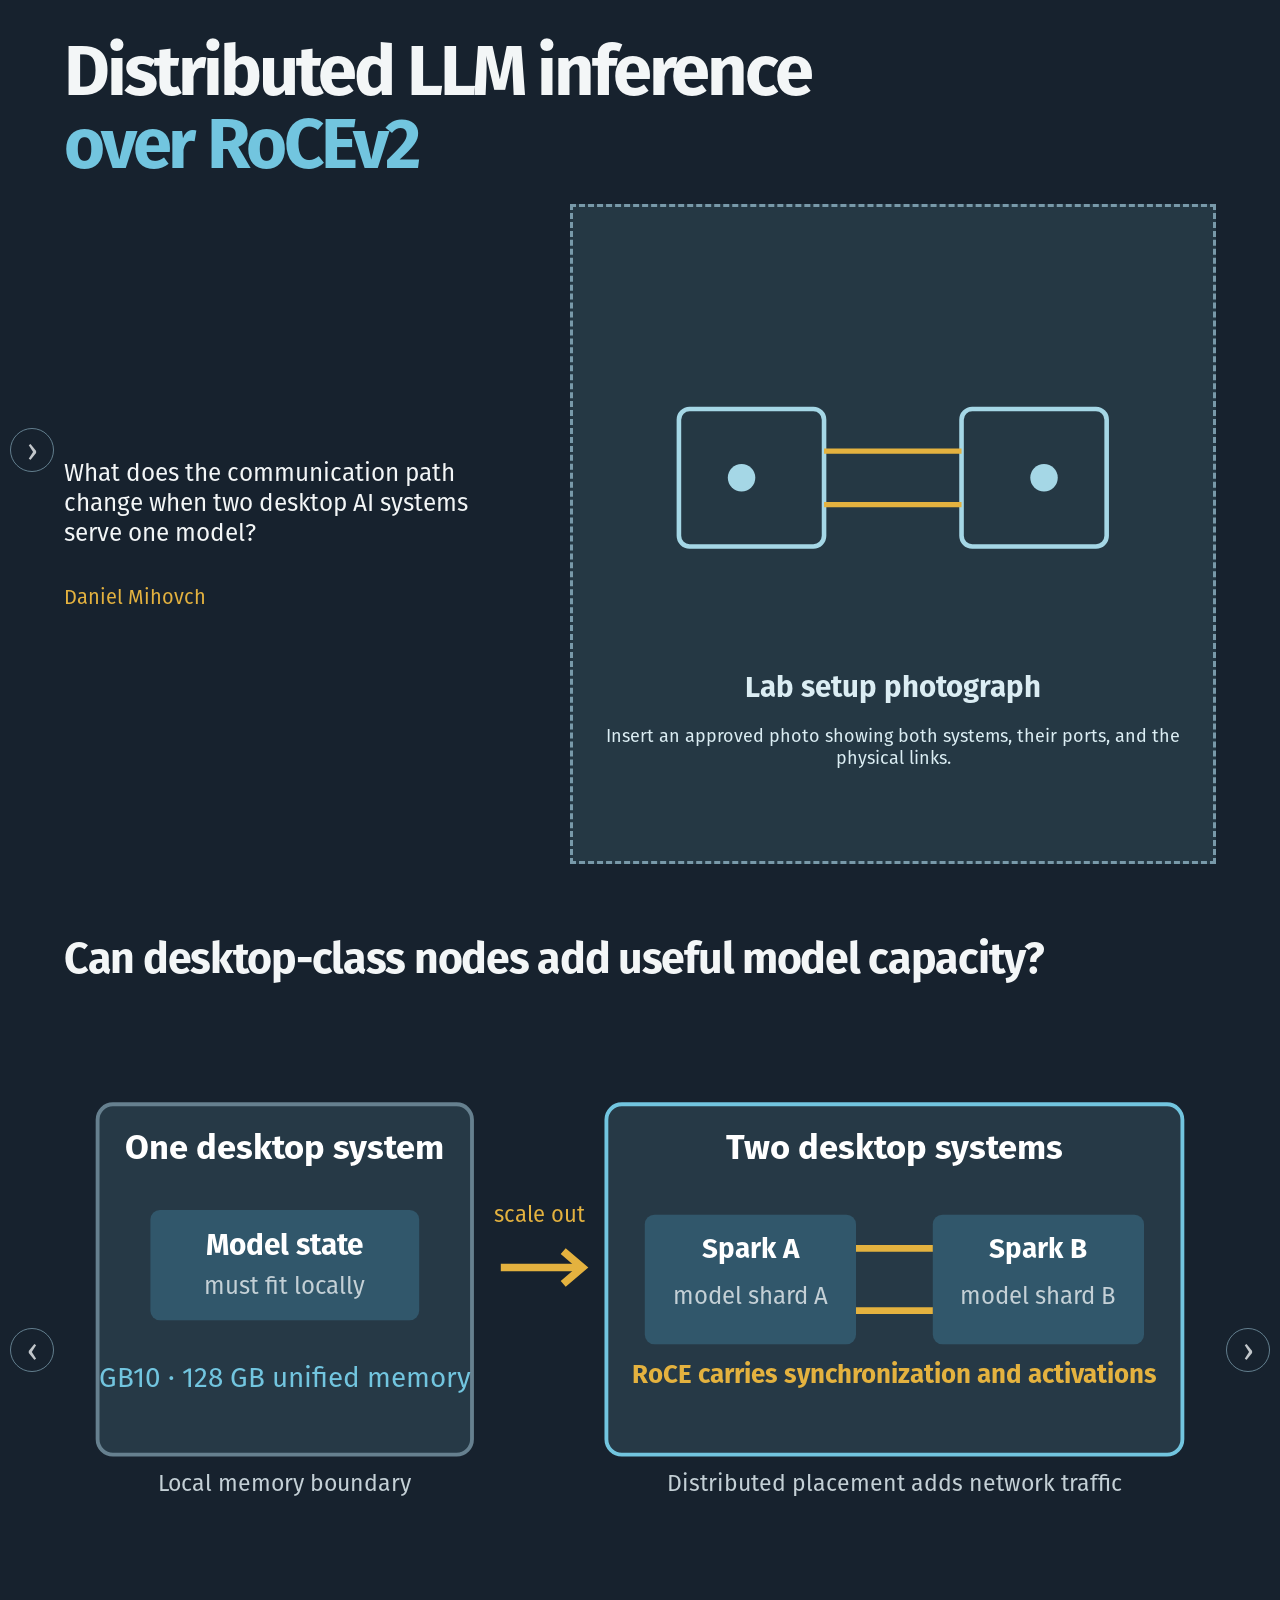
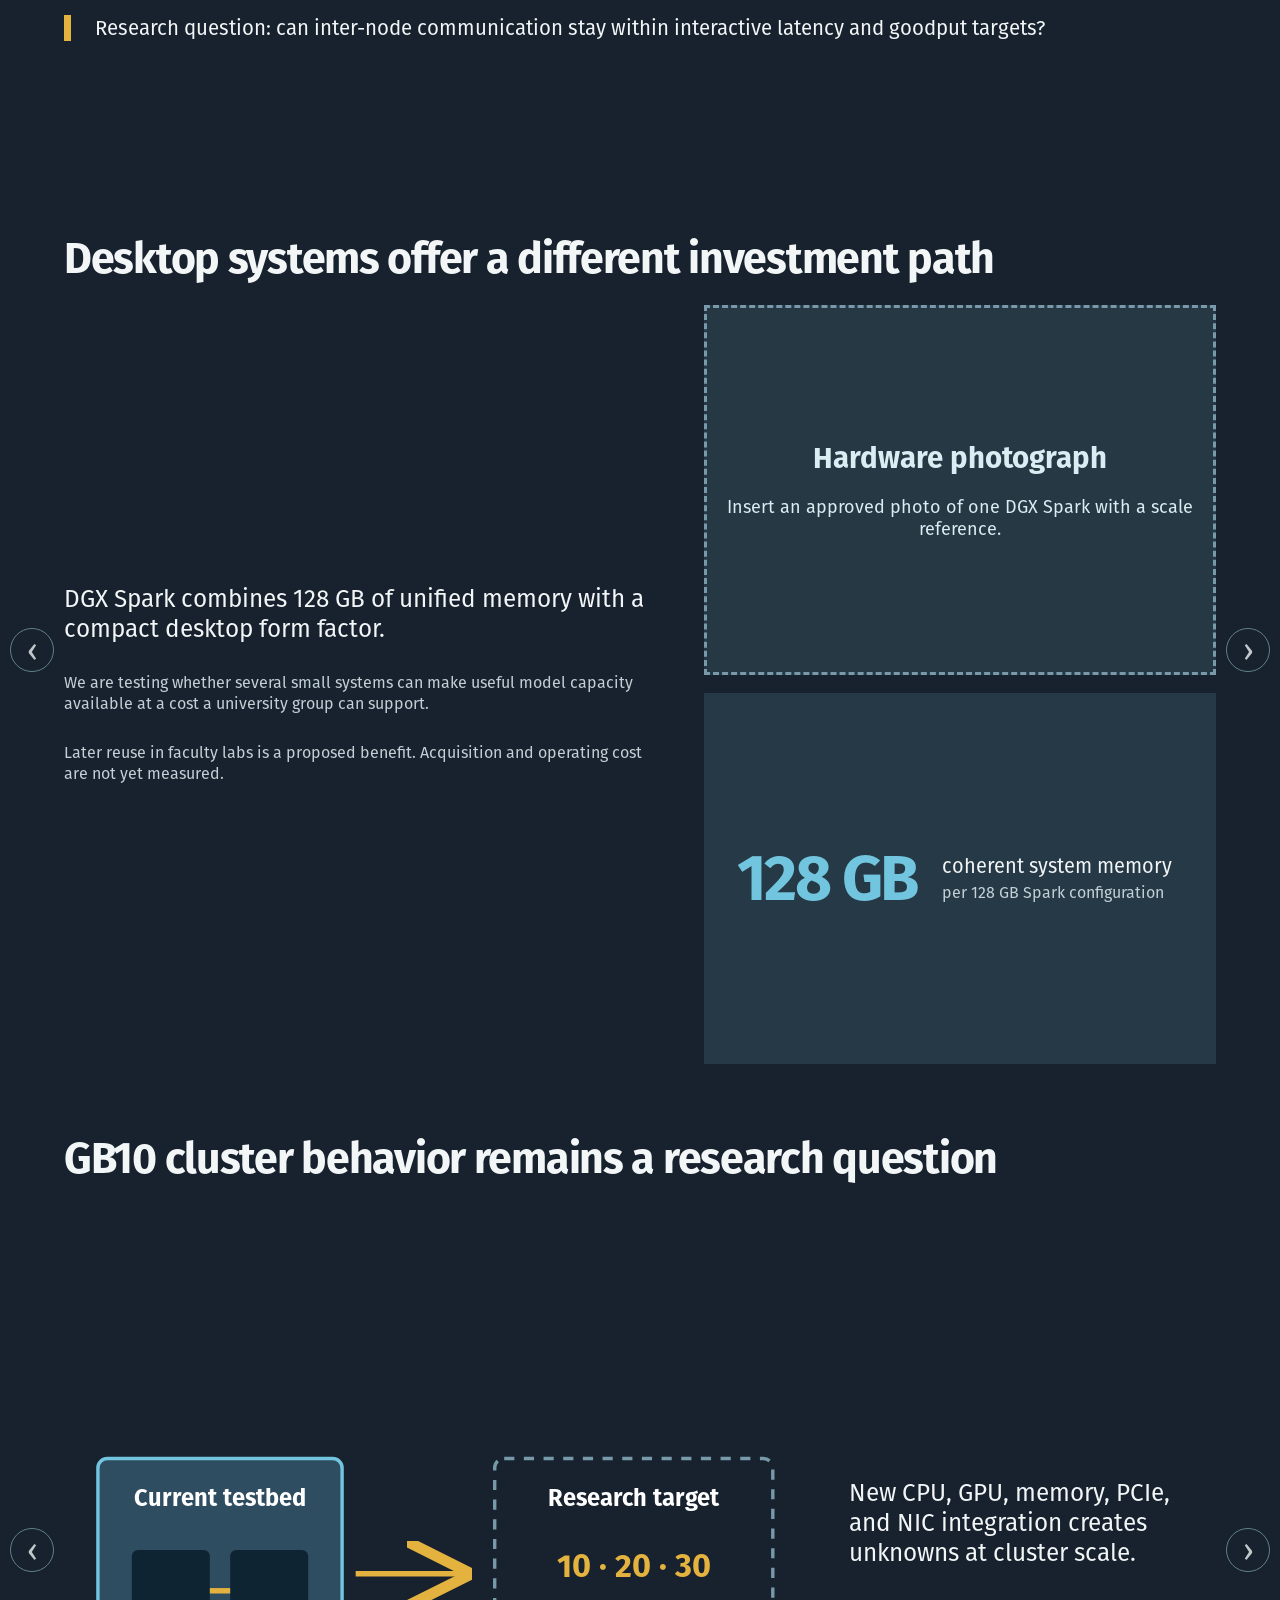
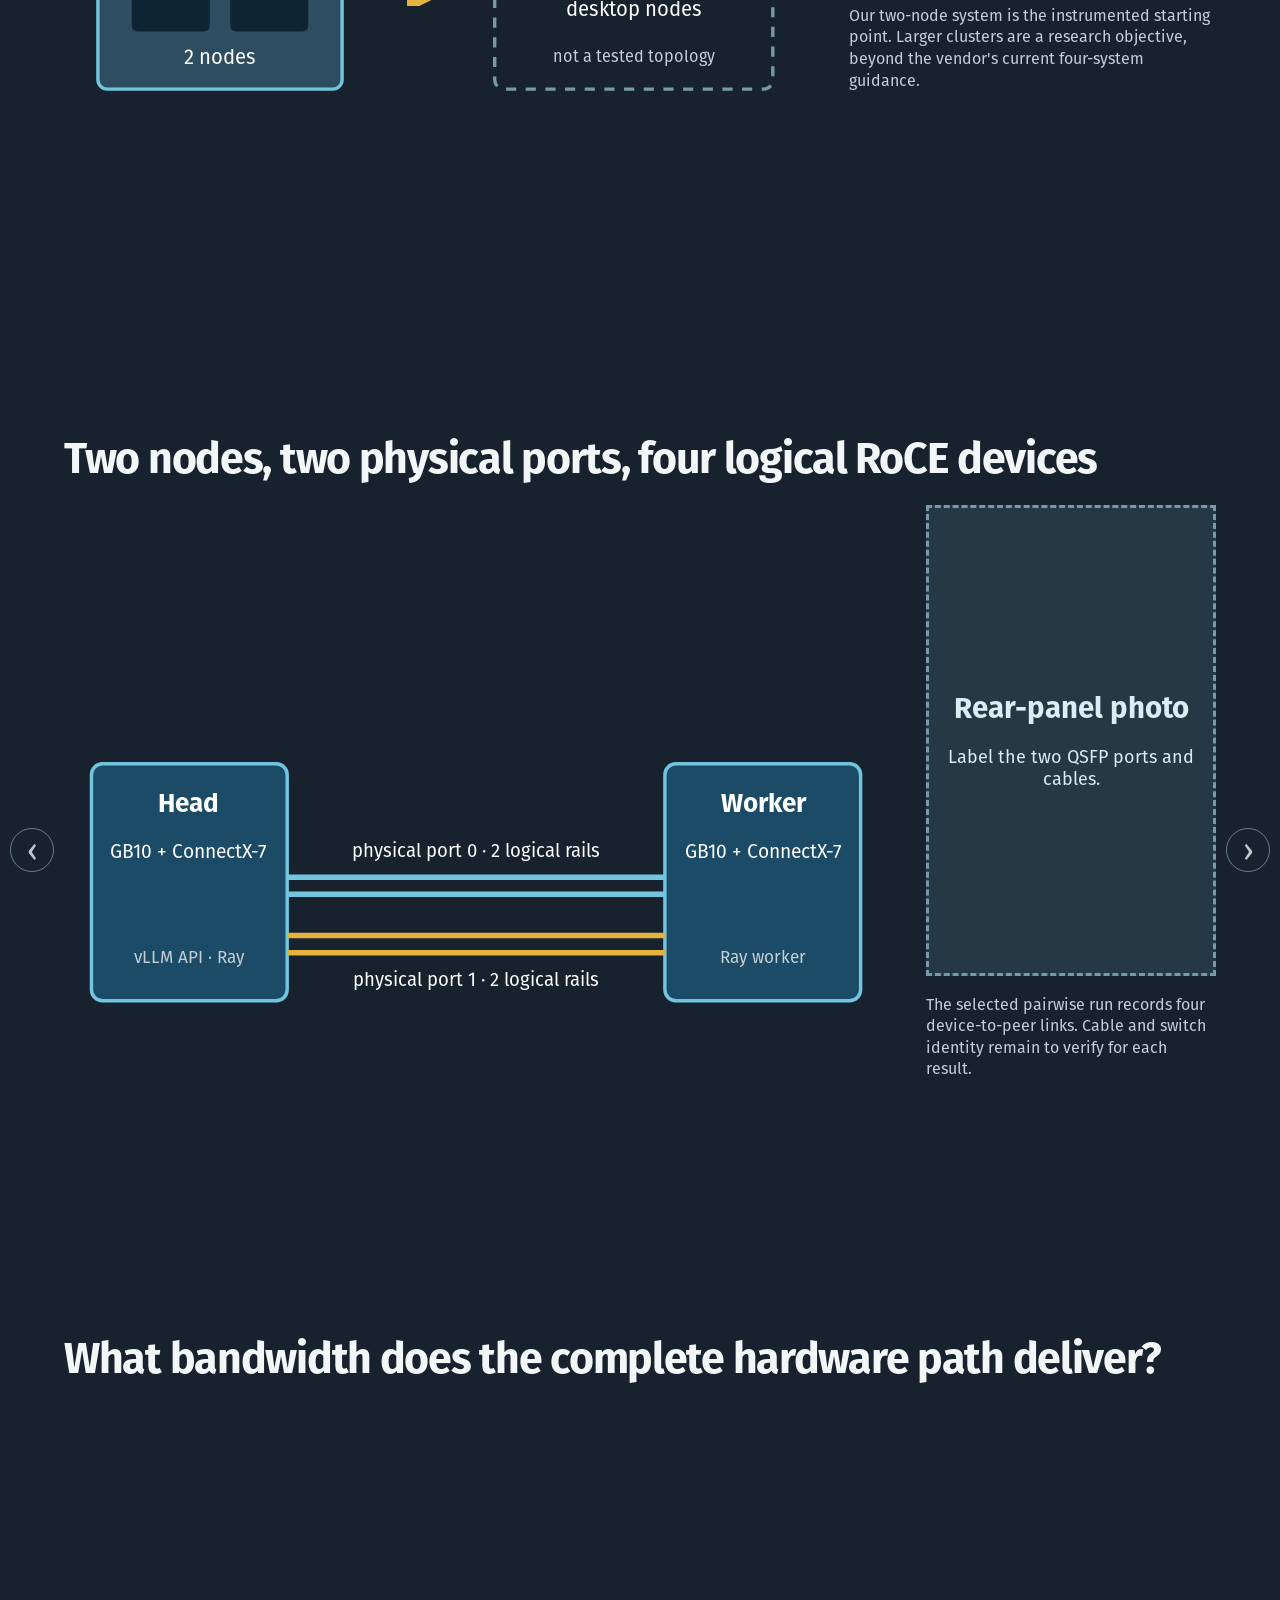
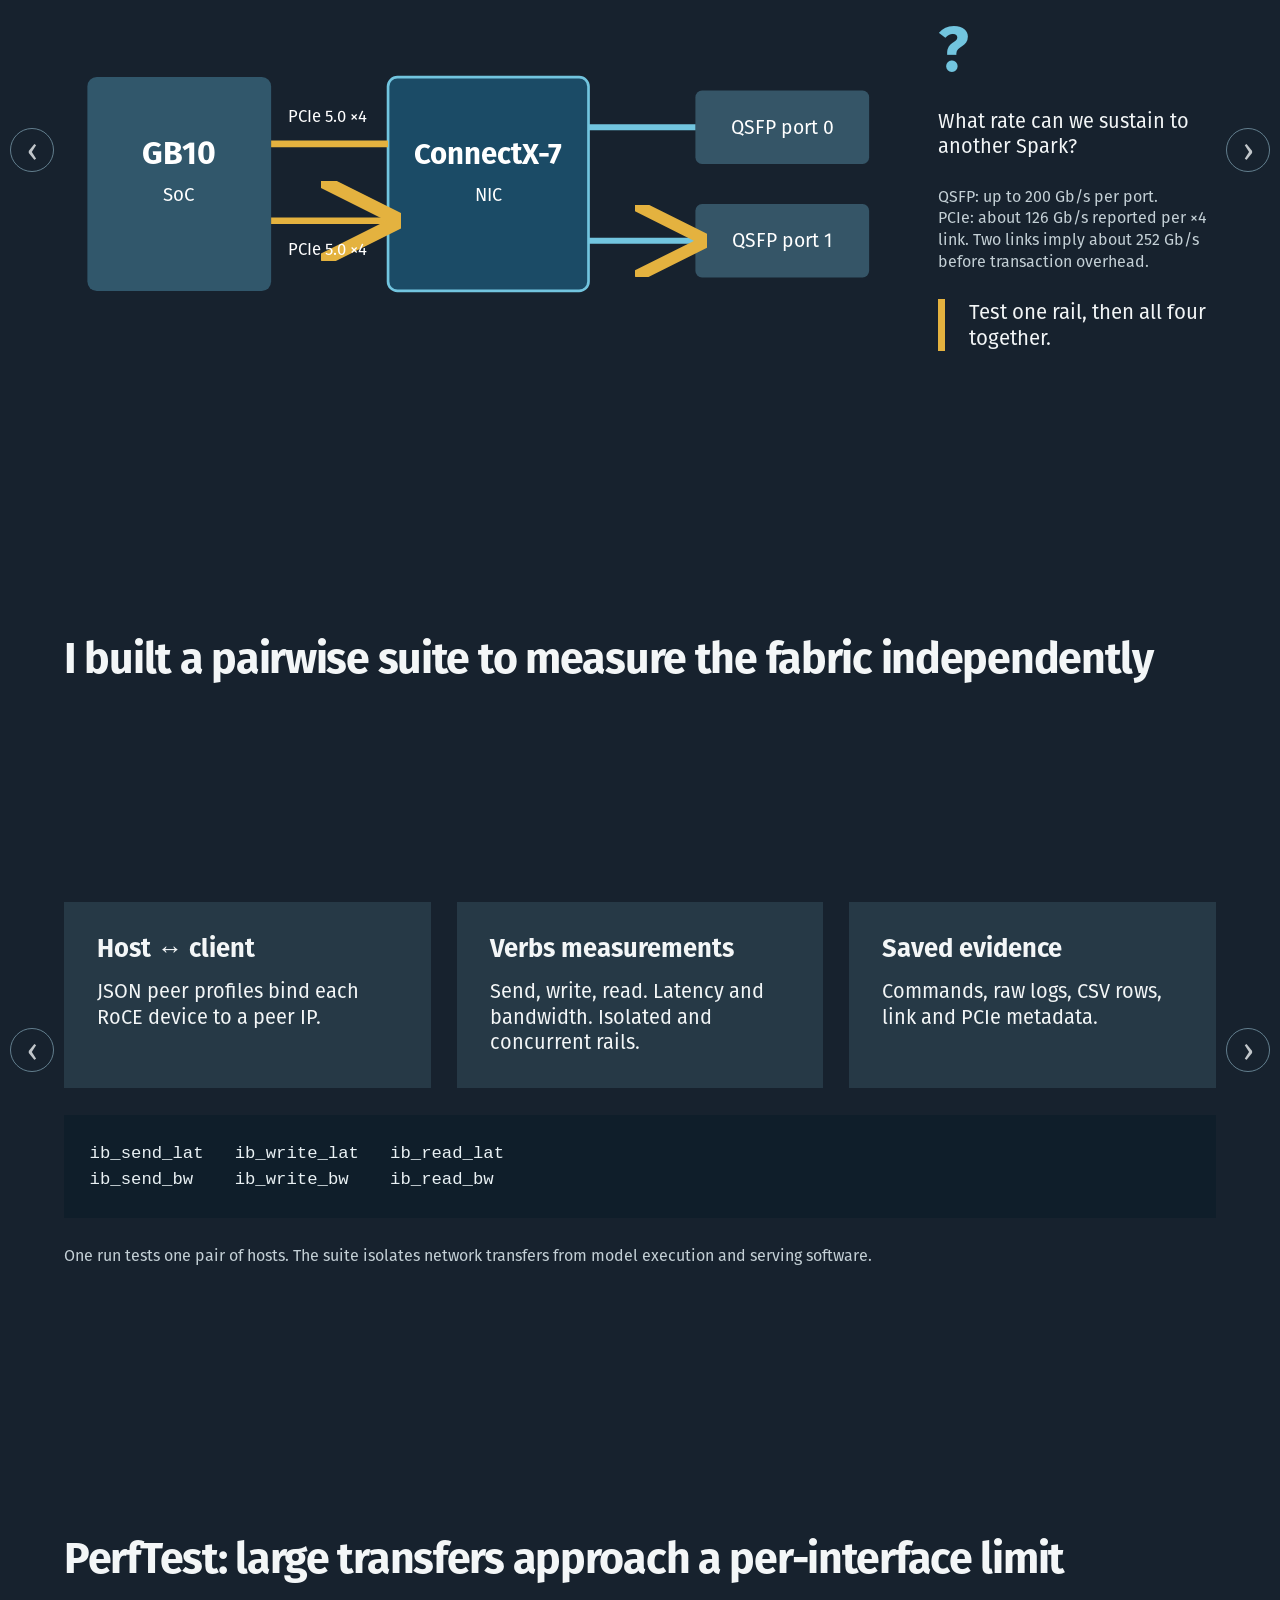
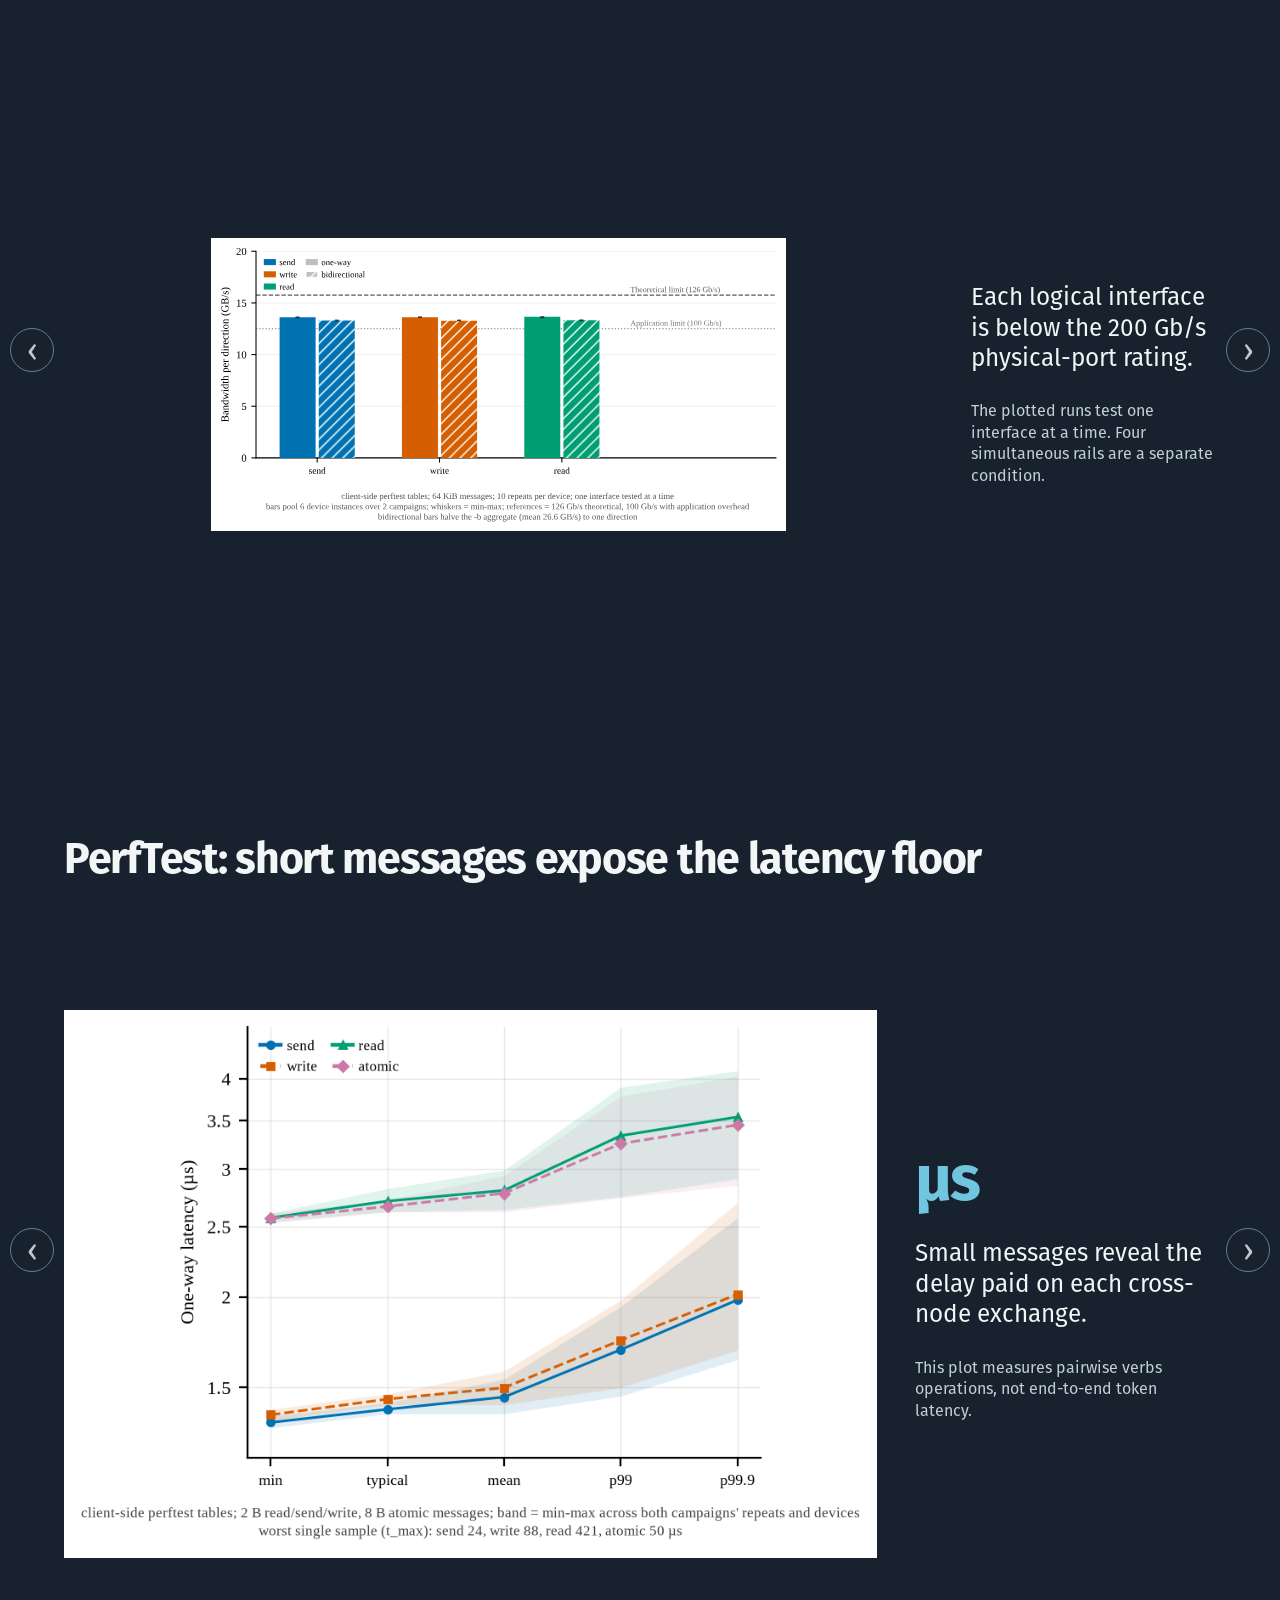
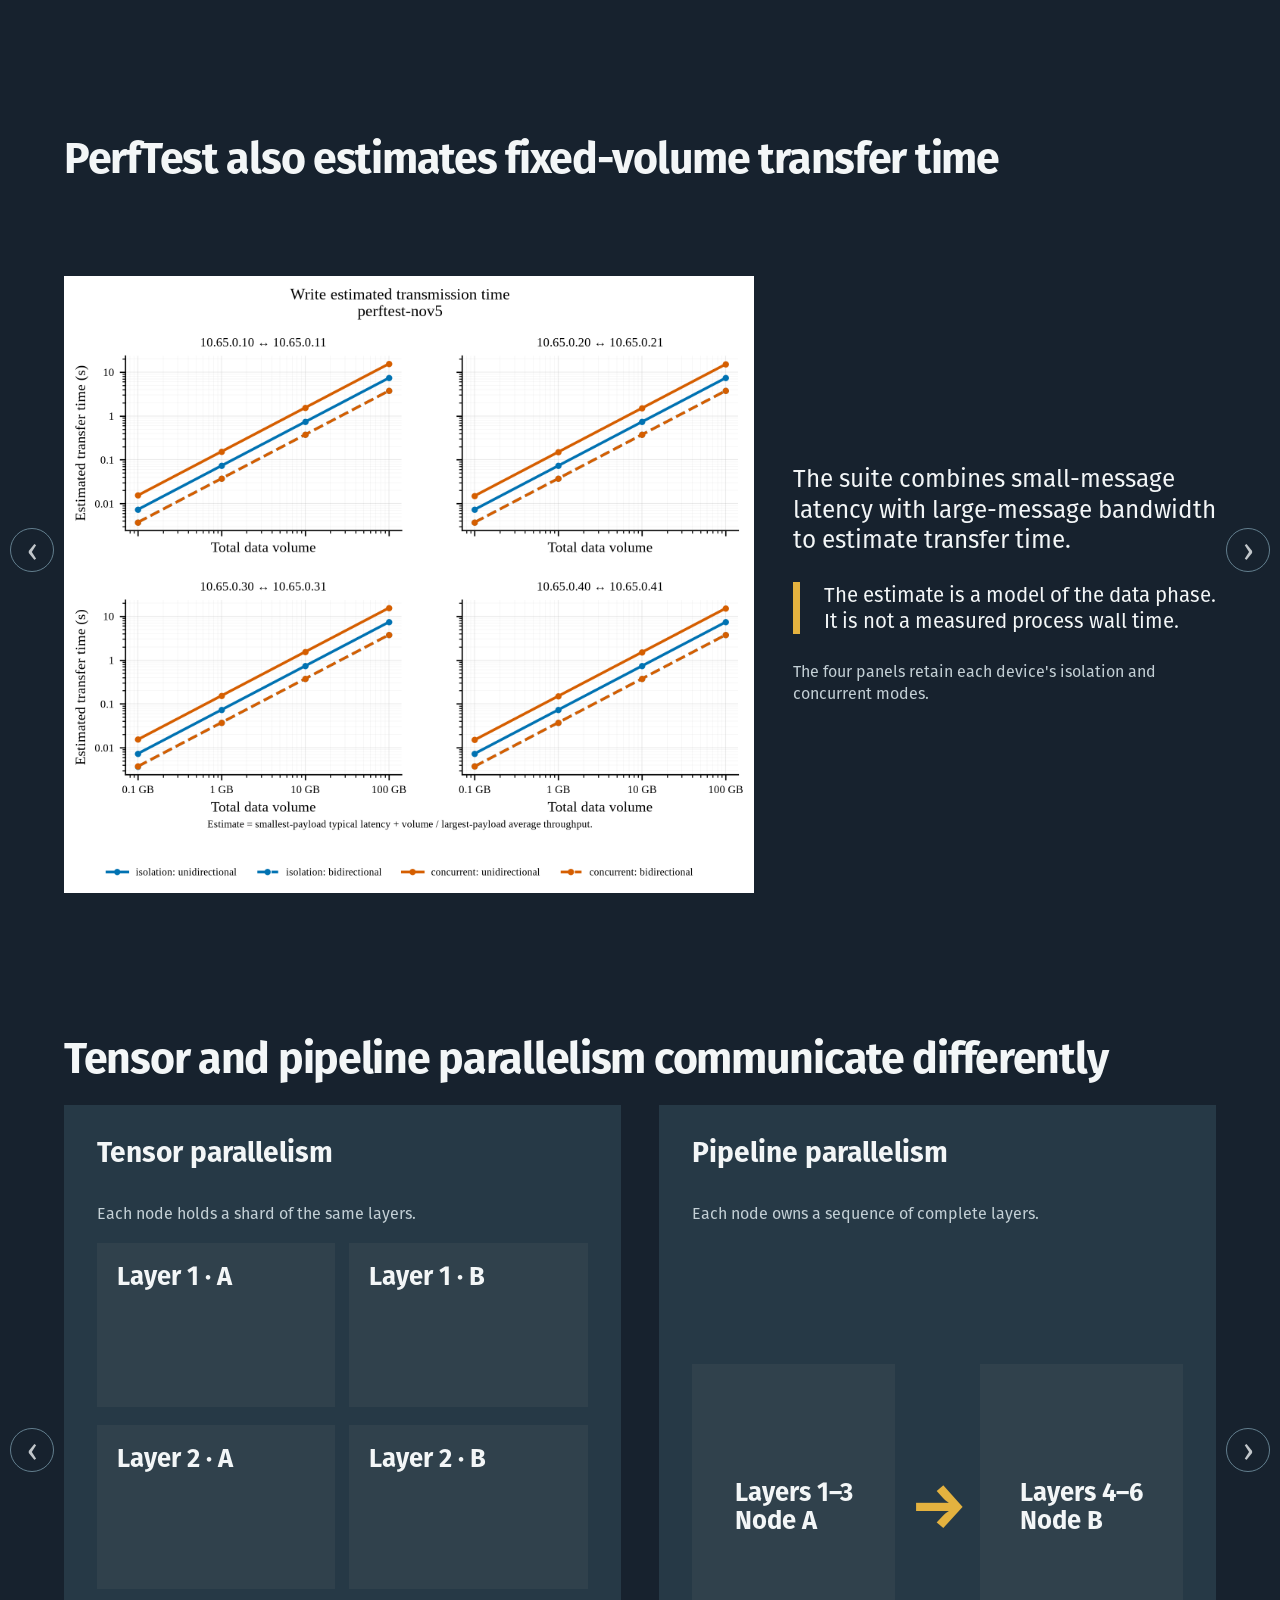
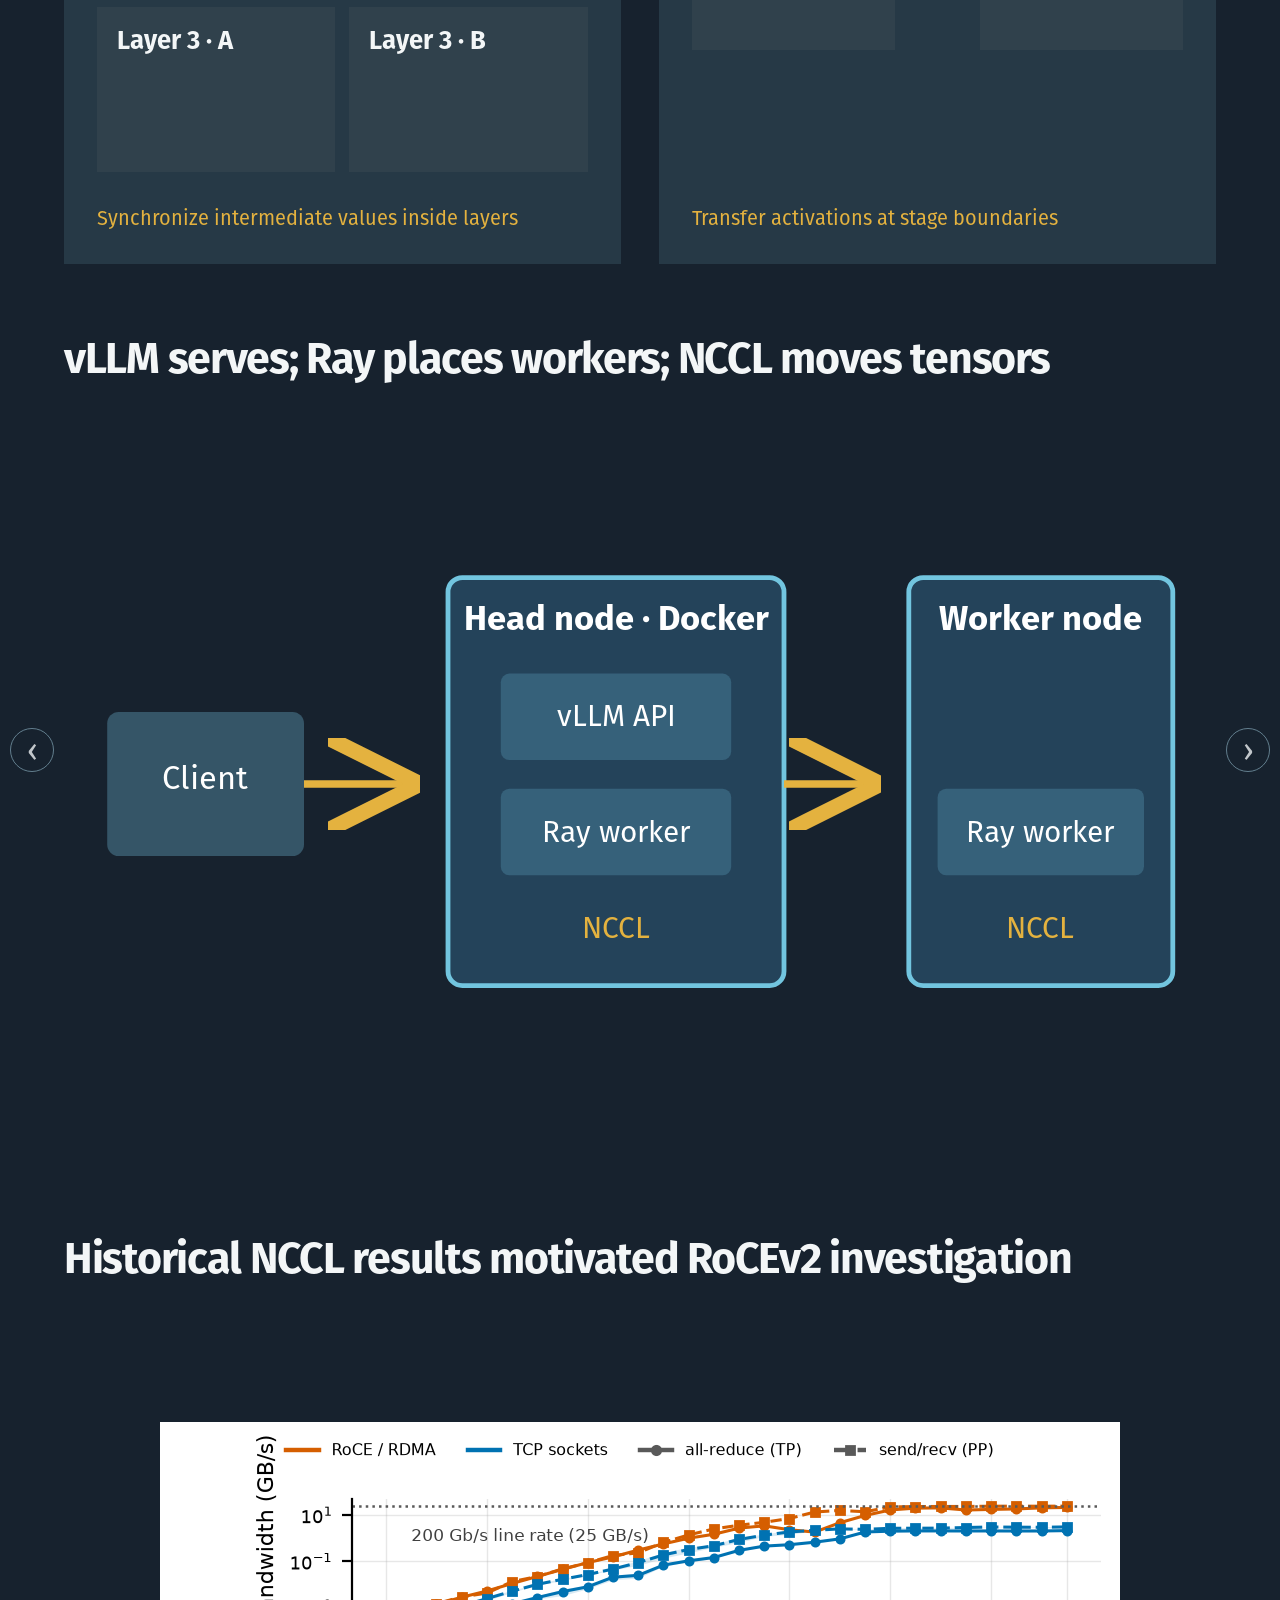
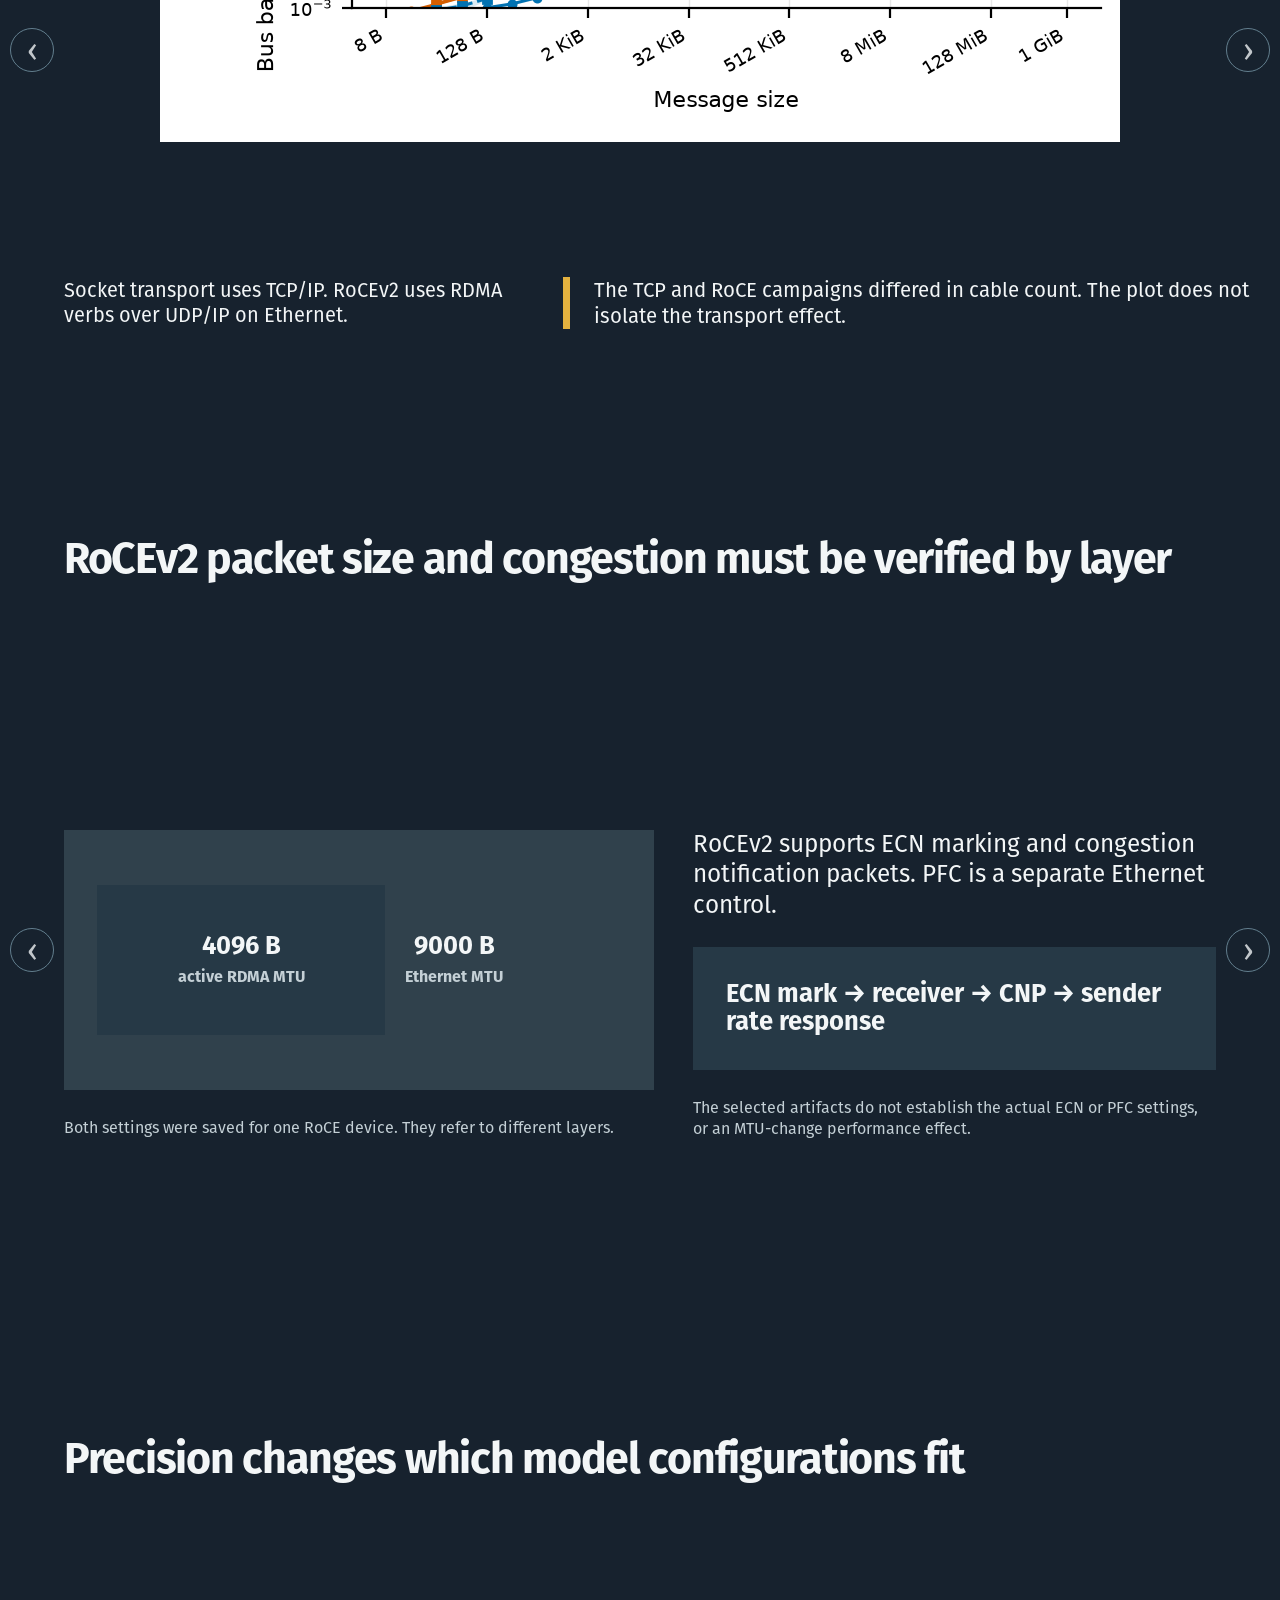
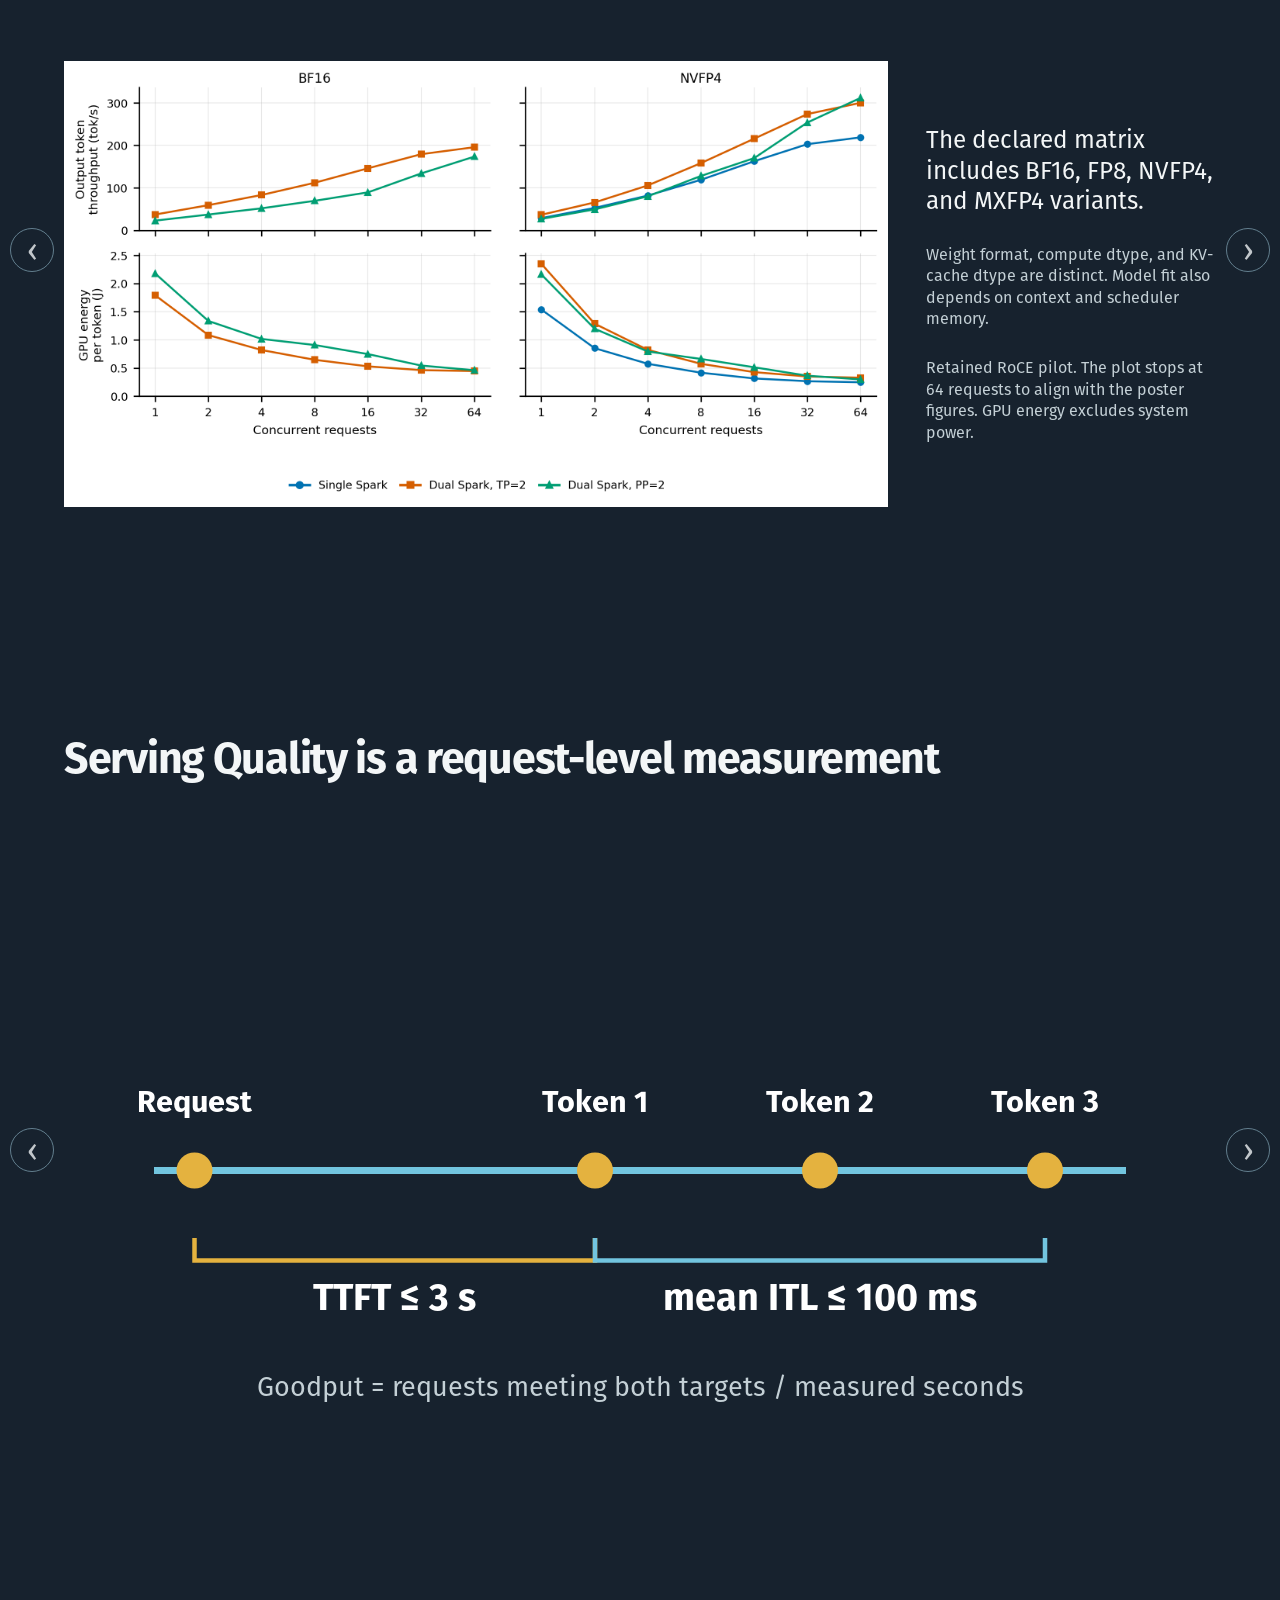
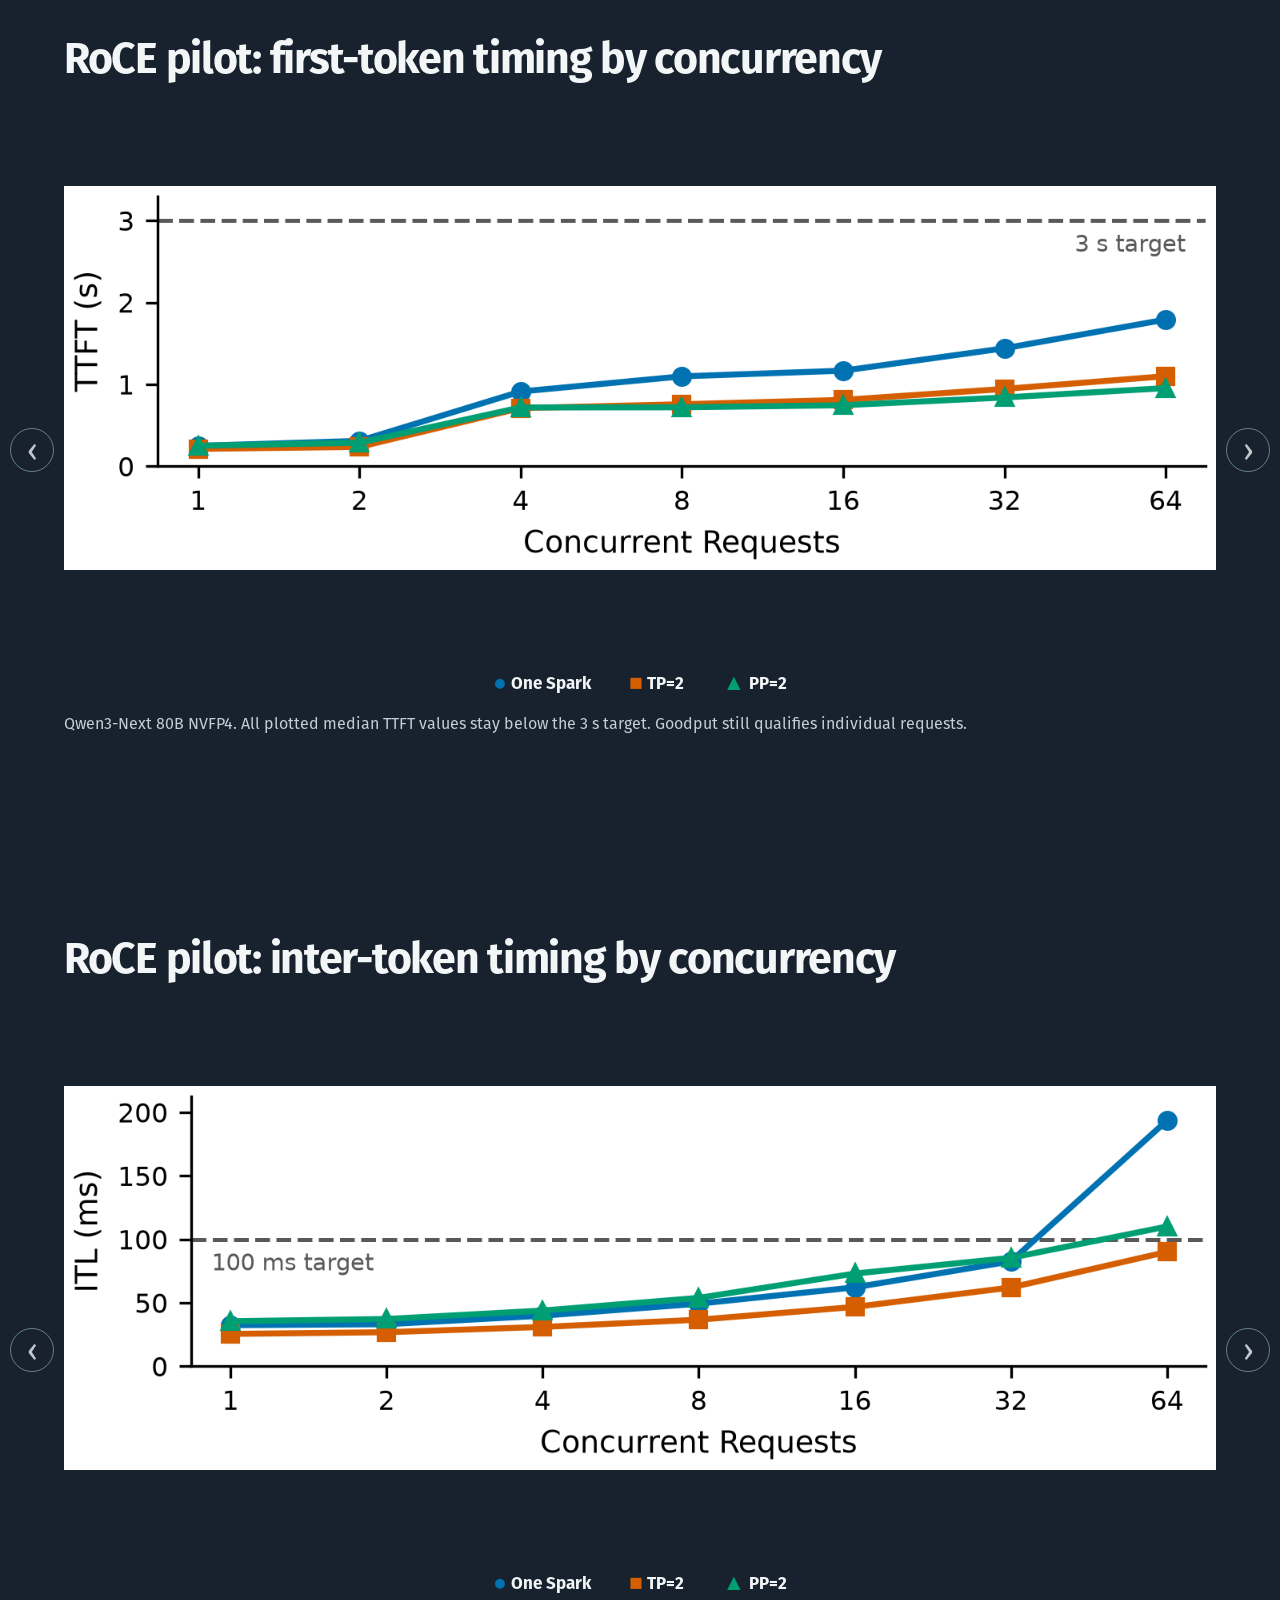
==== index.html @ 31d4ec58 "revision one" ====
<!doctype html>
<html lang="en">
<head>
<meta charset="utf-8">
<meta name="viewport" content="width=device-width, initial-scale=1">
<title>Distributed LLM inference over RoCEv2 | Daniel Mihovch</title>
<style>
@font-face{font-family:Fira;src:url('[data-uri]') format('opentype');font-style:normal;font-weight:400;font-display:block}
@font-face{font-family:Fira;src:url('[data-uri]') format('opentype');font-style:normal;font-weight:700;font-display:block}
:root{--bg:#17222e;--ink:#f3f6f7;--muted:#c4d0d6;--cyan:#72c5df;--gold:#e4b23f;--line:#66808f;--red:#f29a8a}
*{box-sizing:border-box}html{scroll-snap-type:y mandatory;overflow-y:auto}body{margin:0;background:var(--bg);color:var(--ink);font-family:Fira,Arial,sans-serif}.slide{position:relative;width:100%;height:100vh;height:100dvh;scroll-snap-align:start;scroll-snap-stop:normal;overflow:hidden;padding:clamp(28px,4vh,54px) clamp(38px,5vw,98px) clamp(30px,4vh,54px);display:flex;flex-direction:column;gap:clamp(16px,2.5vh,34px)}.slide-nav{position:absolute;top:50%;left:10px;right:10px;transform:translateY(-50%);display:flex;justify-content:space-between;pointer-events:none;z-index:5}.slide-nav a{pointer-events:auto;width:44px;height:44px;border:1px solid #7899a9;border-radius:50%;display:grid;place-items:center;background:#17222e;color:var(--ink);text-decoration:none;font-size:32px;line-height:1;opacity:.78}.slide-nav a:hover{opacity:1;background:#30414c}.slide-nav a:focus-visible{outline:3px solid var(--gold);outline-offset:3px}h1,h2,h3,p{margin:0}h1{font-size:clamp(48px,5.5vw,96px);line-height:1.03;letter-spacing:-.045em}h2{font-size:clamp(34px,3.35vw,60px);line-height:1.08;letter-spacing:-.03em;max-width:1700px}h3{font-size:clamp(25px,2.2vw,39px);line-height:1.1}.kicker{font-size:clamp(16px,1.2vw,22px);font-weight:700;letter-spacing:.12em;text-transform:uppercase;color:var(--cyan)}.lead{font-size:clamp(22px,1.9vw,34px);line-height:1.25}.body{flex:1;min-height:0;display:flex;gap:clamp(24px,3vw,58px);align-items:stretch}.body>*{min-width:0}.minor{font-size:clamp(16px,1.25vw,23px);line-height:1.35;color:var(--muted)}.short{font-size:clamp(20px,1.5vw,28px);line-height:1.26}.big{font-size:clamp(46px,5vw,88px);line-height:1;font-weight:700;letter-spacing:-.04em}.accent{color:var(--gold)}.cyan{color:var(--cyan)}.warm{color:var(--red)}.split{display:grid;grid-template-columns:1fr 1fr;gap:3vw;width:100%}.thirds{display:grid;grid-template-columns:repeat(3,1fr);gap:2vw;width:100%}.panel{background:#30414c;padding:clamp(24px,2.6vw,46px);min-height:0}.panel.alt{background:#263946}.panel strong{display:block;font-size:clamp(24px,2vw,36px);line-height:1.1}.panel p{margin-top:16px}.photo{height:100%;border:3px dashed #7899a9;display:flex;align-items:center;justify-content:center;flex-direction:column;text-align:center;gap:20px;background:#253844;color:#dbedf3}.photo strong{font-size:clamp(27px,2.3vw,43px)}.photo span{font-size:clamp(18px,1.35vw,25px);max-width:620px}.photo svg{width:74%;height:55%;max-height:350px}.stage{width:100%;height:100%;display:flex;align-items:center;justify-content:center}.diagram{width:100%;height:100%;max-height:710px}.diagram text{font-family:Fira,Arial,sans-serif}.fig{margin:0;width:100%;height:100%;display:flex;align-items:center;justify-content:center;min-height:0}.fig img{display:block;max-width:100%;max-height:100%;object-fit:contain;background:#fff}.figure-note{font-size:clamp(16px,1.13vw,21px);line-height:1.28;color:var(--muted)}.key{display:flex;justify-content:center;gap:clamp(22px,3vw,52px);font-size:clamp(17px,1.25vw,23px);font-weight:700}.key span{white-space:nowrap}.key b{font-size:1.35em;vertical-align:-.05em}.key .single{color:#0072b2}.key .tensor{color:#d55e00}.key .pipeline{color:#009e73}.full-figure{flex:1;min-height:0;display:flex;align-items:center;justify-content:center}.full-figure img{max-height:100%;max-width:100%;object-fit:contain;background:#fff}.plot-grid{flex:1;min-height:0;display:grid;grid-template-columns:1fr 1fr;gap:2vw}.plot-grid img{width:100%;height:100%;min-width:0;min-height:0;object-fit:contain;background:#fff}.rule{height:2px;background:var(--line)}.callout{border-left:7px solid var(--gold);padding-left:24px;font-size:clamp(20px,1.6vw,29px);line-height:1.27}.specimen{background:#0f1e2a;padding:clamp(25px,2vw,40px);font-family:ui-monospace,Consolas,monospace;font-size:clamp(16px,1.35vw,25px);line-height:1.5;color:#e9f1f4;white-space:pre-wrap}.specimen b{color:#ffa99c}.vertical{display:flex;flex-direction:column;gap:2vh}.fill{flex:1}.stack-diagram{display:grid;grid-template-columns:1fr 1fr;gap:3vw;flex:1}.stack-diagram>div{display:flex;flex-direction:column;gap:1vh}.stack-diagram .band{flex:1;min-height:0;display:flex;align-items:center;justify-content:center;background:#314b5c;font-size:clamp(21px,1.7vw,32px);font-weight:700;text-align:center;padding:12px}.stack-diagram .band.gold{background:#675434}.stack-diagram .band.dim{background:#243744}.stack-diagram .band.bottom{background:#415864}.chip{display:inline-block;background:#355567;padding:14px 18px;font-size:clamp(18px,1.3vw,24px);font-weight:700}.diagram-label{font-size:clamp(19px,1.5vw,28px)}.no-shrink{flex-shrink:0}
@media(max-height:760px){.slide{padding-top:22px;padding-bottom:22px;gap:14px}h2{font-size:clamp(32px,3.1vw,50px)}.panel{padding:20px}.lead{font-size:clamp(20px,1.7vw,28px)}}
@media print{@page{size:16in 9in;margin:0}html{scroll-snap-type:none;overflow:visible}body{background:#17222e}.slide{width:16in;height:9in;min-height:9in;break-after:page;page-break-after:always;print-color-adjust:exact;-webkit-print-color-adjust:exact}.slide:last-child{break-after:auto}}
</style>
</head>
<body><main aria-label="Technical presentation">
<section class="slide" id="s1"><h1>Distributed LLM inference<br><span class="cyan">over RoCEv2</span></h1><div class="body"><div style="width:42%;display:flex;flex-direction:column;justify-content:center;gap:4vh"><p class="lead">What does the communication path change when two desktop AI systems serve one model?</p><p class="short accent">Daniel Mihovch</p></div><div class="photo" style="width:58%"><svg viewBox="0 0 620 310" role="img" aria-label="Placeholder sketch of two DGX Spark units with network cables"><rect x="30" y="70" width="190" height="180" rx="14" fill="none" stroke="#a5d7e6" stroke-width="6"/><rect x="400" y="70" width="190" height="180" rx="14" fill="none" stroke="#a5d7e6" stroke-width="6"/><path d="M220 125H400M220 195H400" stroke="#e4b23f" stroke-width="7"/><circle cx="112" cy="160" r="18" fill="#a5d7e6"/><circle cx="508" cy="160" r="18" fill="#a5d7e6"/></svg><strong>Lab setup photograph</strong><span>Insert an approved photo showing both systems, their ports, and the physical links.</span></div></div><nav class="slide-nav" aria-label="Slide navigation"><a href="#s2" aria-label="Next slide" title="Next slide">›</a></nav></section>
<section class="slide" id="s2"><h2>Can desktop-class nodes add useful model capacity?</h2><div class="body" style="flex-direction:column;gap:2vh"><div class="stage" style="height:78%"><svg class="diagram" viewBox="0 0 1200 520" role="img" aria-label="Comparison of one desktop system holding a model locally with two desktop systems splitting model state and coordinating over RoCE"><rect x="35" y="55" width="390" height="365" rx="16" fill="#263946" stroke="#66808f" stroke-width="4"/><text x="230" y="112" text-anchor="middle" fill="white" font-size="36" font-weight="700">One desktop system</text><rect x="90" y="165" width="280" height="115" rx="10" fill="#31576b"/><text x="230" y="212" text-anchor="middle" fill="white" font-size="31" font-weight="700">Model state</text><text x="230" y="253" text-anchor="middle" fill="#c4d0d6" font-size="25">must fit locally</text><text x="230" y="350" text-anchor="middle" fill="#72c5df" font-size="29">GB10 · 128 GB unified memory</text><path d="M455 225H535" stroke="#e4b23f" stroke-width="8"/><path d="M520 208L540 225L520 242" fill="none" stroke="#e4b23f" stroke-width="8"/><text x="495" y="178" text-anchor="middle" fill="#e4b23f" font-size="23">scale out</text><rect x="565" y="55" width="600" height="365" rx="16" fill="#263946" stroke="#72c5df" stroke-width="4"/><text x="865" y="112" text-anchor="middle" fill="white" font-size="36" font-weight="700">Two desktop systems</text><rect x="605" y="170" width="220" height="135" rx="10" fill="#31576b"/><rect x="905" y="170" width="220" height="135" rx="10" fill="#31576b"/><text x="715" y="215" text-anchor="middle" fill="white" font-size="29" font-weight="700">Spark A</text><text x="1015" y="215" text-anchor="middle" fill="white" font-size="29" font-weight="700">Spark B</text><text x="715" y="263" text-anchor="middle" fill="#c4d0d6" font-size="25">model shard A</text><text x="1015" y="263" text-anchor="middle" fill="#c4d0d6" font-size="25">model shard B</text><path d="M825 205H905M825 270H905" stroke="#e4b23f" stroke-width="7"/><text x="865" y="345" text-anchor="middle" fill="#e4b23f" font-size="27" font-weight="700">RoCE carries synchronization and activations</text><text x="230" y="458" text-anchor="middle" fill="#c4d0d6" font-size="24">Local memory boundary</text><text x="865" y="458" text-anchor="middle" fill="#c4d0d6" font-size="24">Distributed placement adds network traffic</text></svg></div><p class="callout">Research question: can inter-node communication stay within interactive latency and goodput targets?</p></div><nav class="slide-nav" aria-label="Slide navigation"><a href="#s1" aria-label="Previous slide" title="Previous slide">‹</a><a href="#s3" aria-label="Next slide" title="Next slide">›</a></nav></section>
<section class="slide" id="s3"><h2>Desktop systems offer a different investment path</h2><div class="body"><div style="width:54%;display:flex;flex-direction:column;justify-content:center;gap:3vh"><p class="lead">DGX Spark combines 128 GB of unified memory with a compact desktop form factor.</p><p class="minor">We are testing whether several small systems can make useful model capacity available at a cost a university group can support.</p><p class="minor">Later reuse in faculty labs is a proposed benefit. Acquisition and operating cost are not yet measured.</p></div><div style="width:46%;display:grid;grid-template-rows:1fr 1fr;gap:2vh"><div class="photo"><strong>Hardware photograph</strong><span>Insert an approved photo of one DGX Spark with a scale reference.</span></div><div class="panel alt" style="display:flex;align-items:center;gap:25px"><span class="big cyan">128 GB</span><span class="short">coherent system memory<br><span class="minor">per 128 GB Spark configuration</span></span></div></div></div><nav class="slide-nav" aria-label="Slide navigation"><a href="#s2" aria-label="Previous slide" title="Previous slide">‹</a><a href="#s4" aria-label="Next slide" title="Next slide">›</a></nav></section>
<section class="slide" id="s4"><h2>GB10 cluster behavior remains a research question</h2><div class="body"><div style="width:67%" class="stage"><svg class="diagram" viewBox="0 0 1100 620" role="img" aria-label="Two-node testbed extending conceptually to larger ten, twenty, and thirty node studies"><defs><marker id="a4" markerWidth="12" markerHeight="12" refX="10" refY="6" orient="auto"><path d="M0 0L12 6L0 12" fill="none" stroke="#e4b23f" stroke-width="2"/></marker></defs><rect x="50" y="125" width="360" height="340" rx="14" fill="#2f4d60" stroke="#72c5df" stroke-width="5"/><text x="230" y="195" text-anchor="middle" fill="white" font-size="35" font-weight="700">Current testbed</text><rect x="100" y="260" width="115" height="120" rx="9" fill="#0e2432"/><rect x="245" y="260" width="115" height="120" rx="9" fill="#0e2432"/><path d="M215 320H245" stroke="#e4b23f" stroke-width="8"/><text x="230" y="428" text-anchor="middle" fill="white" font-size="30">2 nodes</text><path d="M430 295H585" stroke="#e4b23f" stroke-width="8" marker-end="url(#a4)"/><rect x="635" y="125" width="410" height="340" rx="14" fill="none" stroke="#7899a9" stroke-width="5" stroke-dasharray="15 14"/><text x="840" y="195" text-anchor="middle" fill="white" font-size="35" font-weight="700">Research target</text><text x="840" y="300" text-anchor="middle" fill="#e4b23f" font-size="48" font-weight="700">10 · 20 · 30</text><text x="840" y="357" text-anchor="middle" fill="white" font-size="30">desktop nodes</text><text x="840" y="425" text-anchor="middle" fill="#c4d0d6" font-size="24">not a tested topology</text></svg></div><div style="width:33%;display:flex;flex-direction:column;justify-content:center;gap:4vh"><p class="lead">New CPU, GPU, memory, PCIe, and NIC integration creates unknowns at cluster scale.</p><p class="minor">Our two-node system is the instrumented starting point. Larger clusters are a research objective, beyond the vendor's current four-system guidance.</p></div></div><nav class="slide-nav" aria-label="Slide navigation"><a href="#s3" aria-label="Previous slide" title="Previous slide">‹</a><a href="#s5" aria-label="Next slide" title="Next slide">›</a></nav></section>
<section class="slide" id="s5"><h2>Two nodes, two physical ports, four logical RoCE devices</h2><div class="body"><div style="width:74%" class="stage"><svg class="diagram" viewBox="0 0 1200 620" role="img" aria-label="Head and worker Spark nodes connected across two physical port groups with four logical RoCE devices"><rect x="40" y="135" width="285" height="345" rx="16" fill="#1b4b66" stroke="#72c5df" stroke-width="5"/><rect x="875" y="135" width="285" height="345" rx="16" fill="#1b4b66" stroke="#72c5df" stroke-width="5"/><text x="182" y="205" text-anchor="middle" fill="white" font-size="38" font-weight="700">Head</text><text x="1018" y="205" text-anchor="middle" fill="white" font-size="38" font-weight="700">Worker</text><text x="182" y="272" text-anchor="middle" fill="white" font-size="28">GB10 + ConnectX-7</text><text x="1018" y="272" text-anchor="middle" fill="white" font-size="28">GB10 + ConnectX-7</text><path d="M325 300H875M325 325H875" stroke="#72c5df" stroke-width="8"/><path d="M325 385H875M325 410H875" stroke="#e4b23f" stroke-width="8"/><text x="600" y="270" text-anchor="middle" fill="white" font-size="27">physical port 0 · 2 logical rails</text><text x="600" y="458" text-anchor="middle" fill="white" font-size="27">physical port 1 · 2 logical rails</text><text x="182" y="425" text-anchor="middle" fill="#c4d0d6" font-size="25">vLLM API · Ray</text><text x="1018" y="425" text-anchor="middle" fill="#c4d0d6" font-size="25">Ray worker</text></svg></div><div style="width:26%;display:flex;flex-direction:column;gap:2vh"><div class="photo" style="height:62%"><strong>Rear-panel photo</strong><span>Label the two QSFP ports and cables.</span></div><p class="minor">The selected pairwise run records four device-to-peer links. Cable and switch identity remain to verify for each result.</p></div></div><nav class="slide-nav" aria-label="Slide navigation"><a href="#s4" aria-label="Previous slide" title="Previous slide">‹</a><a href="#s6" aria-label="Next slide" title="Next slide">›</a></nav></section>
<section class="slide" id="s6"><h2>What bandwidth does the complete hardware path deliver?</h2><div class="body"><div style="width:75%" class="stage"><svg class="diagram" viewBox="0 0 1250 610" role="img" aria-label="GB10 system on chip connected over two PCIe Gen 5 x4 links to ConnectX-7 and two QSFP ports"><defs><marker id="a6" markerWidth="12" markerHeight="12" refX="10" refY="6" orient="auto"><path d="M0 0L12 6L0 12" fill="none" stroke="#e4b23f" stroke-width="2"/></marker></defs><rect x="35" y="145" width="275" height="320" rx="14" fill="#31576b"/><text x="172" y="275" text-anchor="middle" fill="white" font-size="48" font-weight="700">GB10</text><text x="172" y="330" text-anchor="middle" fill="white" font-size="28">SoC</text><rect x="485" y="145" width="300" height="320" rx="14" fill="#1b4b66" stroke="#72c5df" stroke-width="4"/><text x="635" y="275" text-anchor="middle" fill="white" font-size="44" font-weight="700">ConnectX-7</text><text x="635" y="330" text-anchor="middle" fill="white" font-size="27">NIC</text><path d="M310 245H485M310 360H485" stroke="#e4b23f" stroke-width="10" marker-end="url(#a6)"/><text x="395" y="212" text-anchor="middle" fill="white" font-size="25">PCIe 5.0 ×4</text><text x="395" y="412" text-anchor="middle" fill="white" font-size="25">PCIe 5.0 ×4</text><rect x="945" y="165" width="260" height="110" rx="10" fill="#355567"/><rect x="945" y="335" width="260" height="110" rx="10" fill="#355567"/><path d="M785 220H945M785 390H945" stroke="#72c5df" stroke-width="9" marker-end="url(#a6)"/><text x="1075" y="230" text-anchor="middle" fill="white" font-size="29">QSFP port 0</text><text x="1075" y="400" text-anchor="middle" fill="white" font-size="29">QSFP port 1</text></svg></div><div style="width:25%;display:flex;flex-direction:column;justify-content:center;gap:3vh"><p class="big cyan">?</p><p class="short">What rate can we sustain to another Spark?</p><p class="minor">QSFP: up to 200 Gb/s per port.<br>PCIe: about 126 Gb/s reported per ×4 link. Two links imply about 252 Gb/s before transaction overhead.</p><p class="callout">Test one rail, then all four together.</p></div></div><nav class="slide-nav" aria-label="Slide navigation"><a href="#s5" aria-label="Previous slide" title="Previous slide">‹</a><a href="#s7" aria-label="Next slide" title="Next slide">›</a></nav></section>
<section class="slide" id="s7"><h2>I built a pairwise suite to measure the fabric independently</h2><div class="body"><div style="width:100%;display:flex;flex-direction:column;justify-content:center;gap:3vh"><div class="thirds"><div class="panel alt"><strong>Host ↔ client</strong><p class="short">JSON peer profiles bind each RoCE device to a peer IP.</p></div><div class="panel alt"><strong>Verbs measurements</strong><p class="short">Send, write, read. Latency and bandwidth. Isolated and concurrent rails.</p></div><div class="panel alt"><strong>Saved evidence</strong><p class="short">Commands, raw logs, CSV rows, link and PCIe metadata.</p></div></div><div class="specimen">ib_send_lat   ib_write_lat   ib_read_lat
ib_send_bw    ib_write_bw    ib_read_bw</div><p class="minor">One run tests one pair of hosts. The suite isolates network transfers from model execution and serving software.</p></div></div><nav class="slide-nav" aria-label="Slide navigation"><a href="#s6" aria-label="Previous slide" title="Previous slide">‹</a><a href="#s8" aria-label="Next slide" title="Next slide">›</a></nav></section>

<section class="slide" id="s8"><h2>PerfTest: large transfers approach a per-interface limit</h2><div class="body"><div style="width:78%" class="fig"><img src="figures/perftest_bandwidth_126gbps.svg" alt="Six-bar PerfTest chart: per-direction bandwidth in GB/s for send, write, and read, with one-way and bidirectional measurements and reference lines at 126 Gb/s and 100 Gb/s"></div><div style="width:22%;display:flex;flex-direction:column;justify-content:center;gap:3vh"><p class="lead">Each logical interface is below the 200 Gb/s physical-port rating.</p><p class="minor">The plotted runs test one interface at a time. Four simultaneous rails are a separate condition.</p></div></div><nav class="slide-nav" aria-label="Slide navigation"><a href="#s7" aria-label="Previous slide" title="Previous slide">‹</a><a href="#s9" aria-label="Next slide" title="Next slide">›</a></nav></section><section class="slide" id="s9"><h2>PerfTest: short messages expose the latency floor</h2><div class="body"><div style="width:73%" class="fig"><img src="[data-uri]" alt="Original PerfTest latency plot comparing send, write, read, and atomic operations across min, typical, mean, p99, and p99.9"></div><div style="width:27%;display:flex;flex-direction:column;justify-content:center;gap:3vh"><p class="big cyan">µs</p><p class="lead">Small messages reveal the delay paid on each cross-node exchange.</p><p class="minor">This plot measures pairwise verbs operations, not end-to-end token latency.</p></div></div><nav class="slide-nav" aria-label="Slide navigation"><a href="#s8" aria-label="Previous slide" title="Previous slide">‹</a><a href="#s10" aria-label="Next slide" title="Next slide">›</a></nav></section>
<section class="slide" id="s10"><h2>PerfTest also estimates fixed-volume transfer time</h2><div class="body"><div style="width:62%" class="fig"><img src="[data-uri]" alt="Original four-panel PerfTest write estimated transfer time plot for each RoCE device over 0.1 to 100 GB volumes"></div><div style="width:38%;display:flex;flex-direction:column;justify-content:center;gap:3vh"><p class="lead">The suite combines small-message latency with large-message bandwidth to estimate transfer time.</p><p class="callout">The estimate is a model of the data phase. It is not a measured process wall time.</p><p class="minor">The four panels retain each device's isolation and concurrent modes.</p></div></div><nav class="slide-nav" aria-label="Slide navigation"><a href="#s9" aria-label="Previous slide" title="Previous slide">‹</a><a href="#s11" aria-label="Next slide" title="Next slide">›</a></nav></section>
<section class="slide" id="s11"><h2>Tensor and pipeline parallelism communicate differently</h2><div class="body split"><div class="panel alt vertical"><h3>Tensor parallelism</h3><p class="minor">Each node holds a shard of the same layers.</p><div class="fill" style="display:grid;grid-template-columns:1fr 1fr;gap:14px"><div class="vertical"><div class="panel fill" style="padding:20px"><strong>Layer 1 · A</strong></div><div class="panel fill" style="padding:20px"><strong>Layer 2 · A</strong></div><div class="panel fill" style="padding:20px"><strong>Layer 3 · A</strong></div></div><div class="vertical"><div class="panel fill" style="padding:20px"><strong>Layer 1 · B</strong></div><div class="panel fill" style="padding:20px"><strong>Layer 2 · B</strong></div><div class="panel fill" style="padding:20px"><strong>Layer 3 · B</strong></div></div></div><p class="short accent">Synchronize intermediate values inside layers</p></div><div class="panel alt vertical"><h3>Pipeline parallelism</h3><p class="minor">Each node owns a sequence of complete layers.</p><div class="fill" style="display:flex;align-items:center;gap:15px"><div class="panel" style="flex:1;height:54%;display:flex;align-items:center;justify-content:center"><strong>Layers 1–3<br>Node A</strong></div><span class="big accent">→</span><div class="panel" style="flex:1;height:54%;display:flex;align-items:center;justify-content:center"><strong>Layers 4–6<br>Node B</strong></div></div><p class="short accent">Transfer activations at stage boundaries</p></div></div><nav class="slide-nav" aria-label="Slide navigation"><a href="#s10" aria-label="Previous slide" title="Previous slide">‹</a><a href="#s12" aria-label="Next slide" title="Next slide">›</a></nav></section>
<section class="slide" id="s12"><h2>vLLM serves; Ray places workers; NCCL moves tensors</h2><div class="body"><div style="width:100%" class="stage"><svg class="diagram" viewBox="0 0 1200 590" role="img" aria-label="Client request flows through vLLM API to Ray workers and NCCL across two nodes"><defs><marker id="a8" markerWidth="12" markerHeight="12" refX="10" refY="6" orient="auto"><path d="M0 0L12 6L0 12" fill="none" stroke="#e4b23f" stroke-width="2"/></marker></defs><rect x="45" y="220" width="205" height="150" rx="12" fill="#355567"/><text x="147" y="300" text-anchor="middle" fill="white" font-size="34">Client</text><path d="M250 295H355" stroke="#e4b23f" stroke-width="8" marker-end="url(#a8)"/><rect x="400" y="80" width="350" height="425" rx="15" fill="#24435a" stroke="#72c5df" stroke-width="5"/><text x="575" y="135" text-anchor="middle" fill="white" font-size="36" font-weight="700">Head node · Docker</text><rect x="455" y="180" width="240" height="90" rx="9" fill="#36617a"/><text x="575" y="235" text-anchor="middle" fill="white" font-size="31">vLLM API</text><rect x="455" y="300" width="240" height="90" rx="9" fill="#36617a"/><text x="575" y="355" text-anchor="middle" fill="white" font-size="31">Ray worker</text><text x="575" y="455" text-anchor="middle" fill="#e4b23f" font-size="31">NCCL</text><path d="M750 295H835" stroke="#e4b23f" stroke-width="8" marker-end="url(#a8)"/><rect x="880" y="80" width="275" height="425" rx="15" fill="#24435a" stroke="#72c5df" stroke-width="5"/><text x="1017" y="135" text-anchor="middle" fill="white" font-size="36" font-weight="700">Worker node</text><rect x="910" y="300" width="215" height="90" rx="9" fill="#36617a"/><text x="1017" y="355" text-anchor="middle" fill="white" font-size="31">Ray worker</text><text x="1017" y="455" text-anchor="middle" fill="#e4b23f" font-size="31">NCCL</text></svg></div></div><nav class="slide-nav" aria-label="Slide navigation"><a href="#s11" aria-label="Previous slide" title="Previous slide">‹</a><a href="#s13" aria-label="Next slide" title="Next slide">›</a></nav></section>
<section class="slide" id="s13"><h2>Historical NCCL results motivated RoCEv2 investigation</h2><div class="body" style="flex-direction:column;gap:2vh"><div class="fig" style="height:73%"><img src="[data-uri]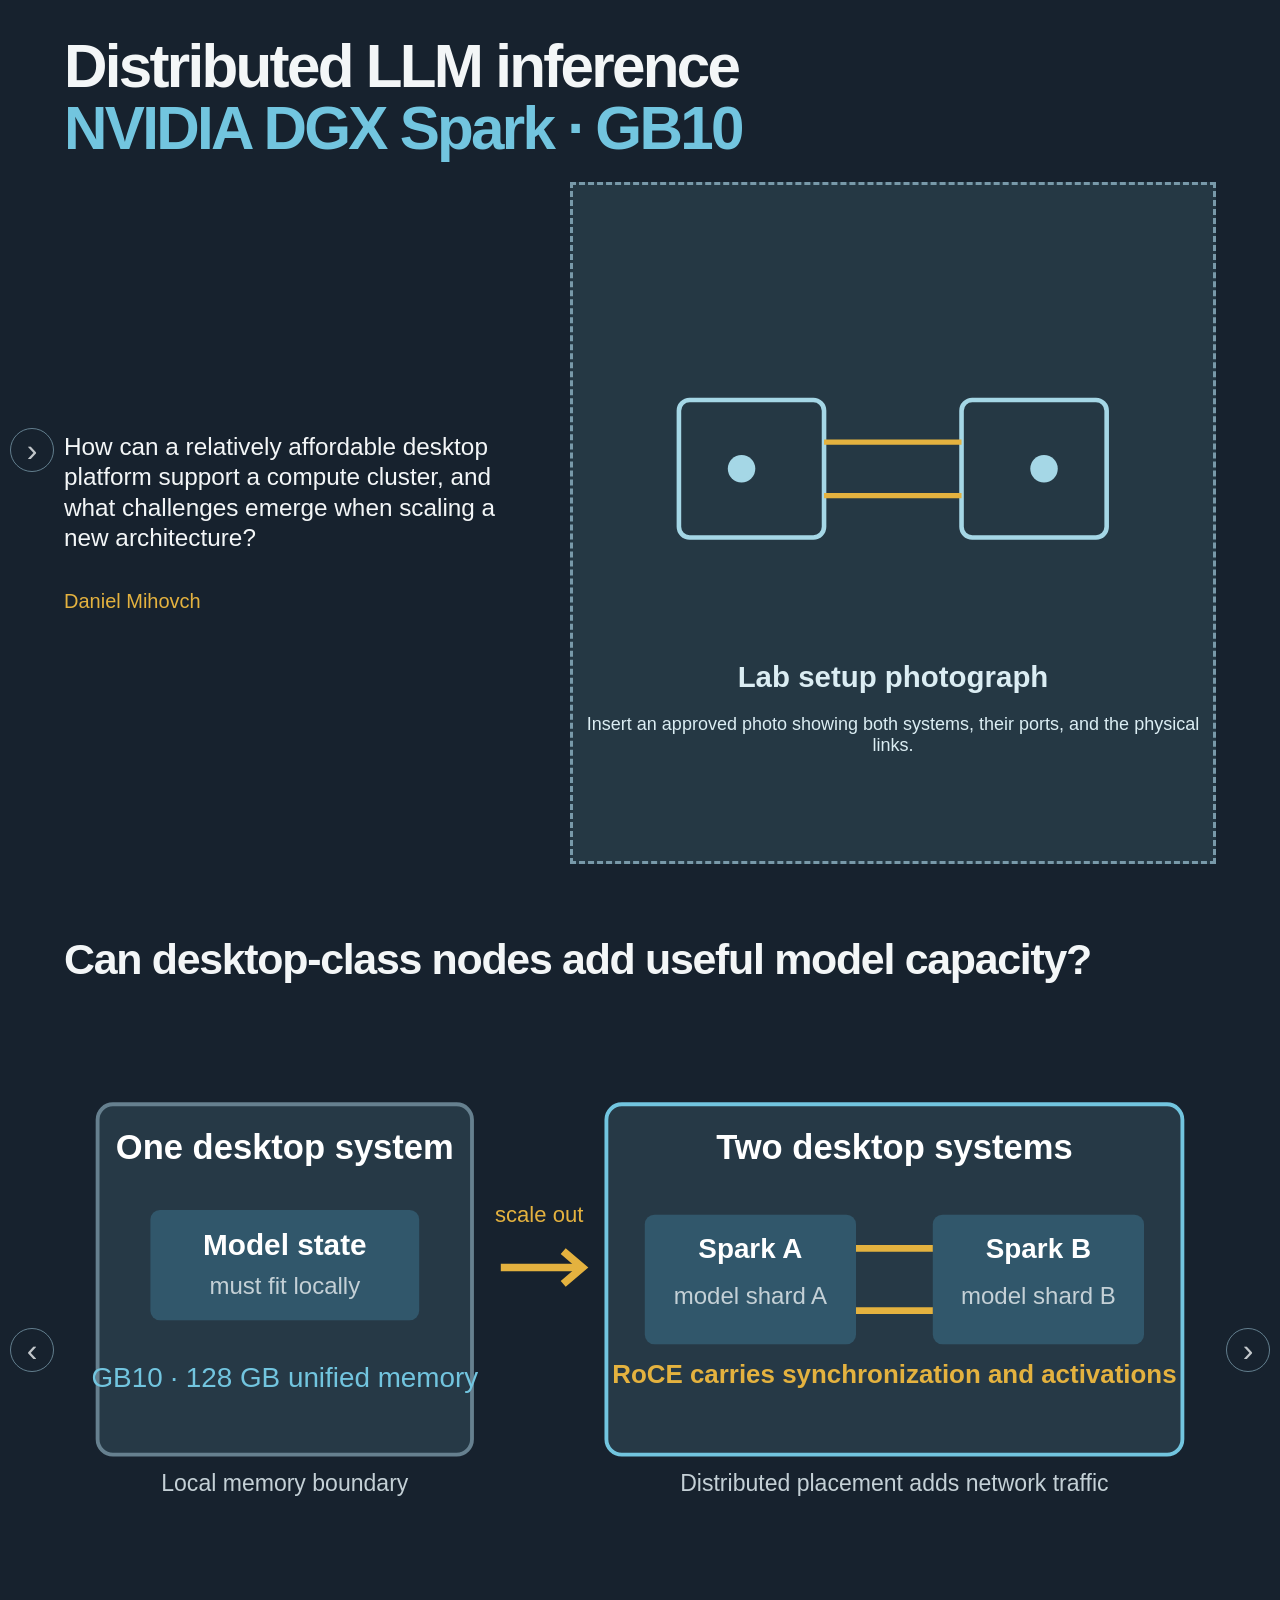
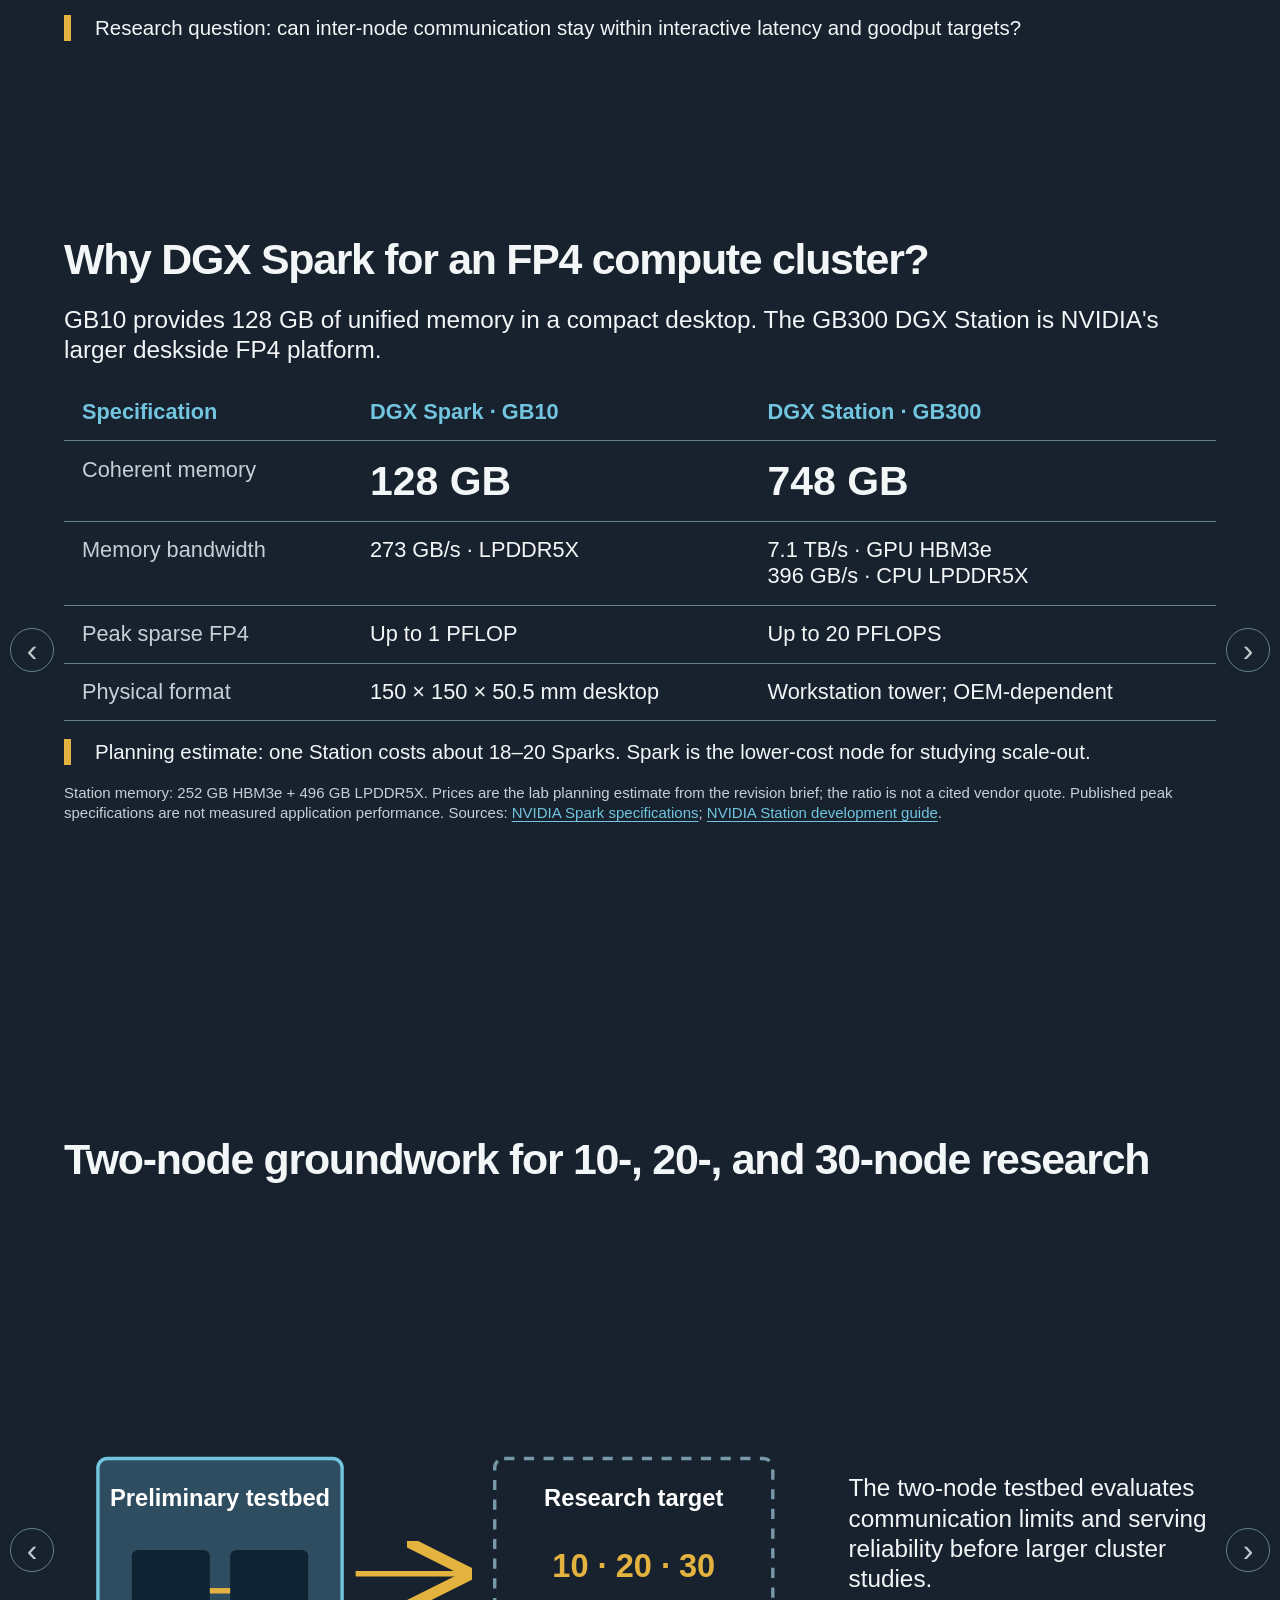
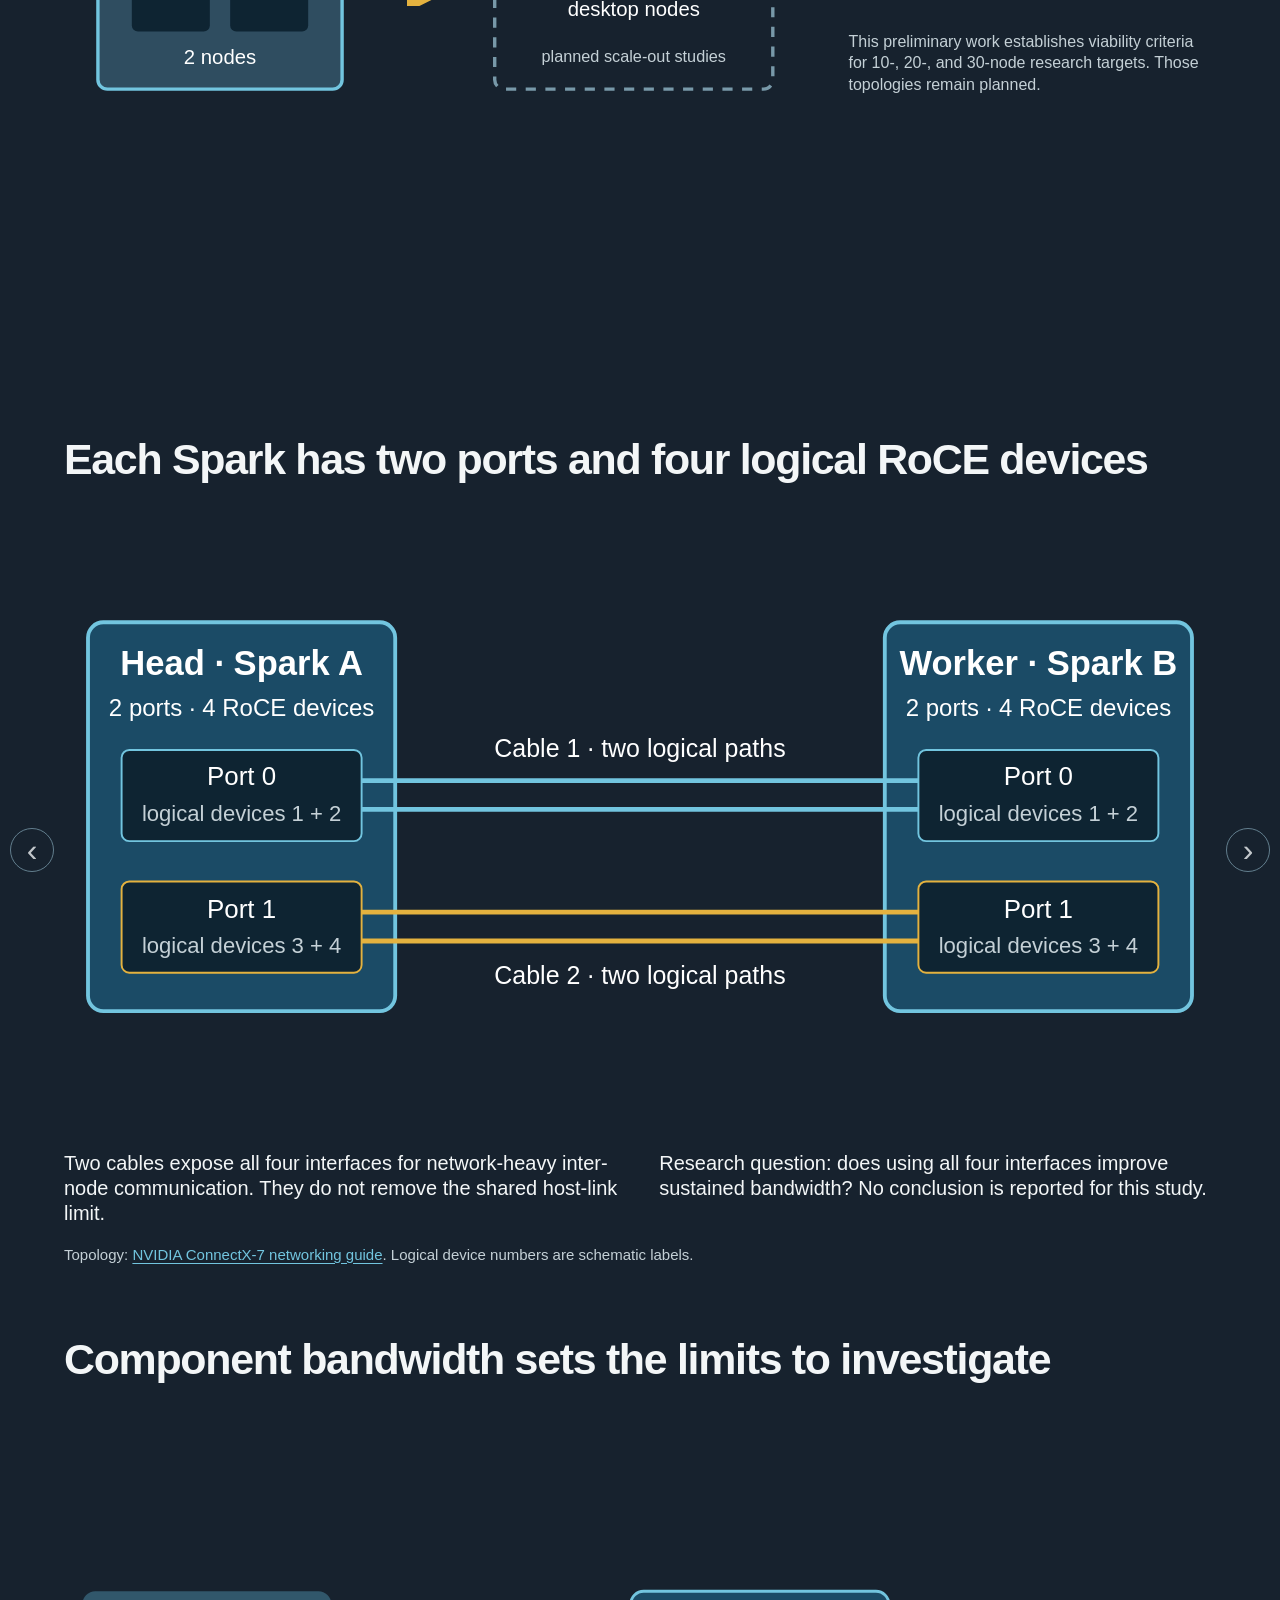
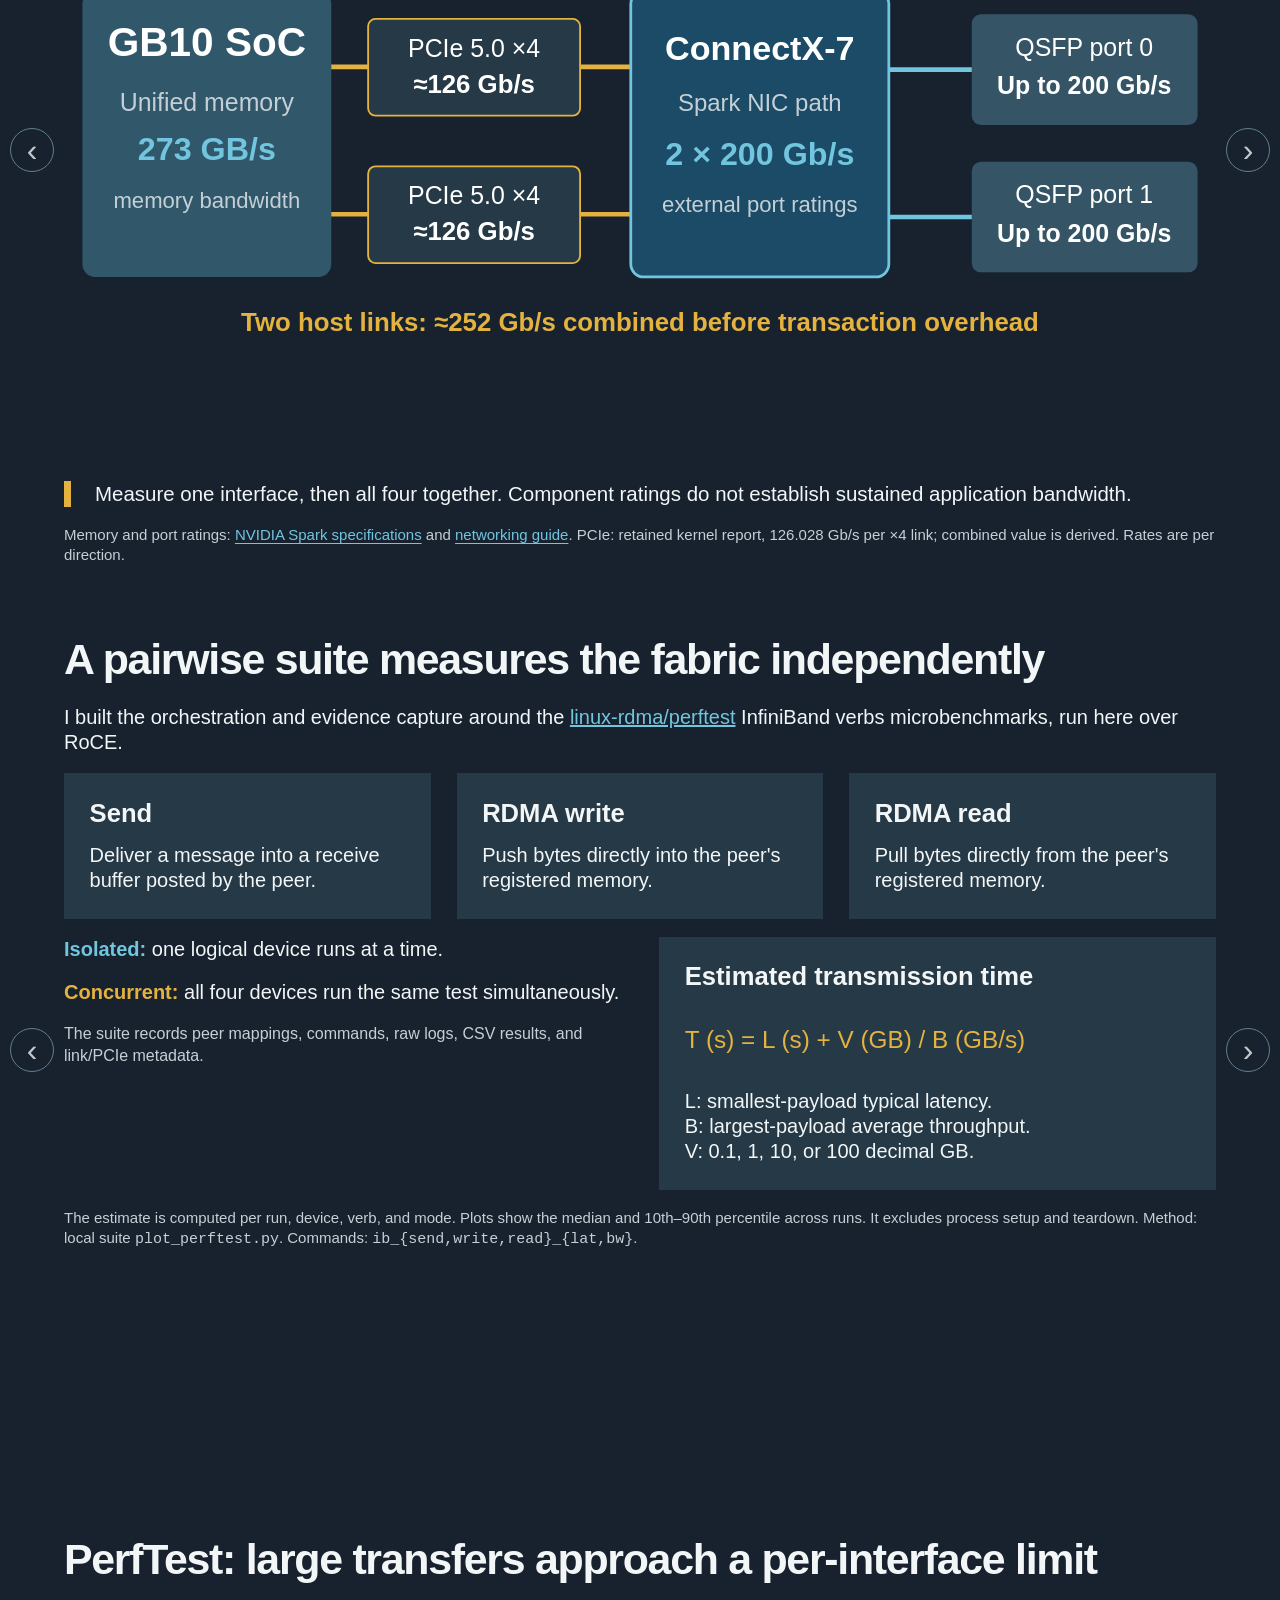
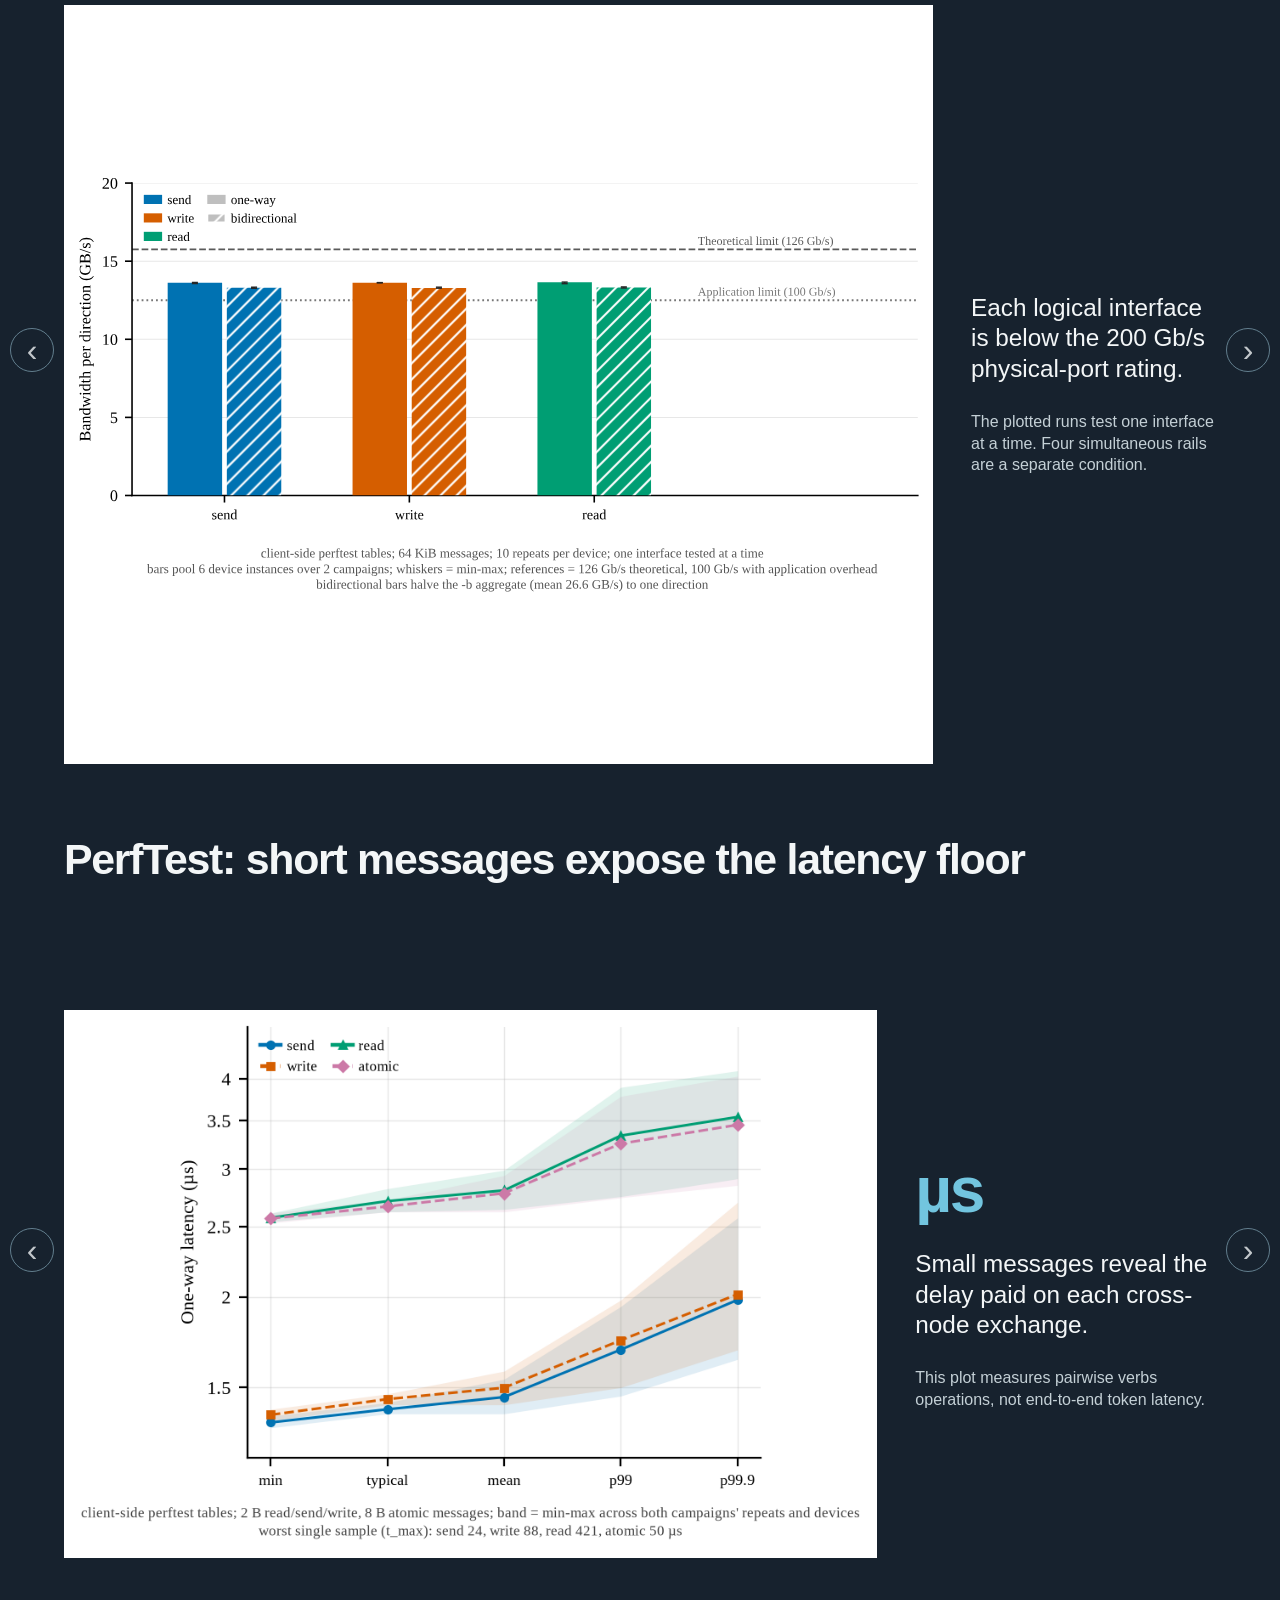
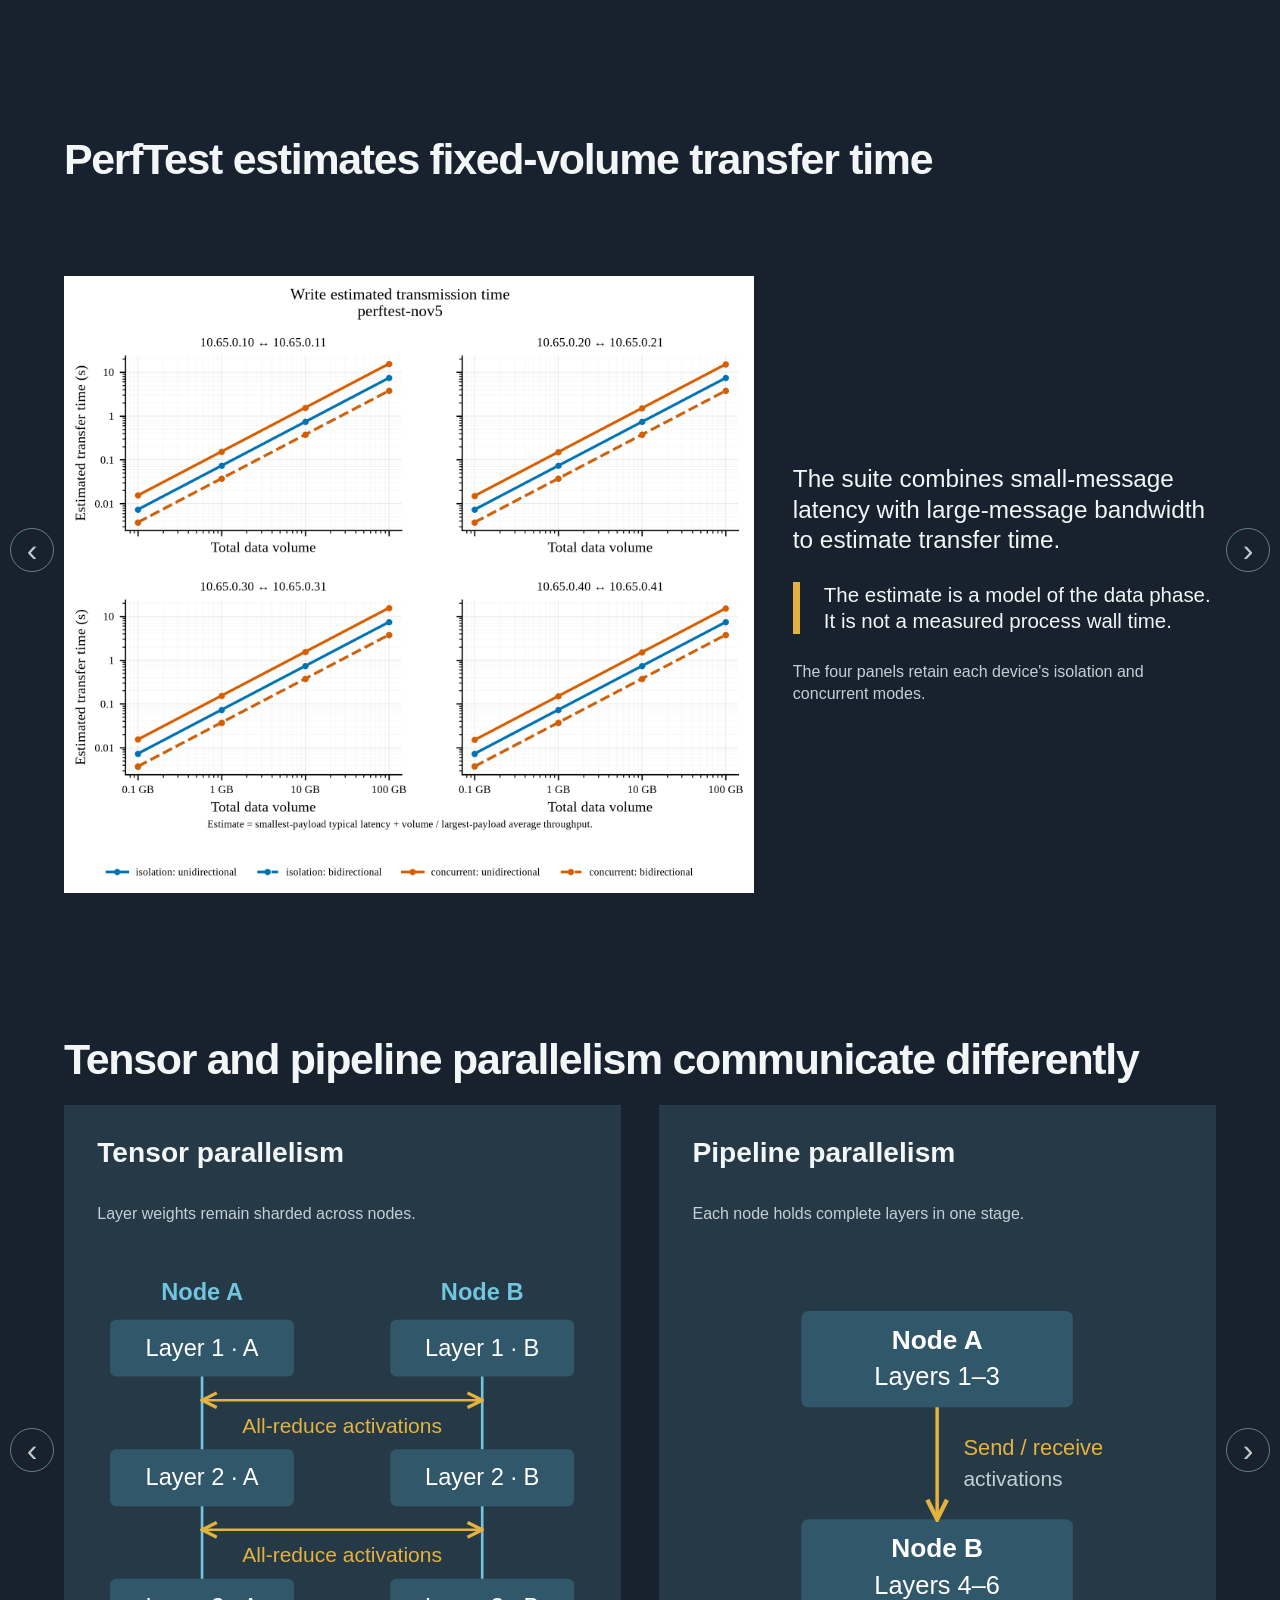
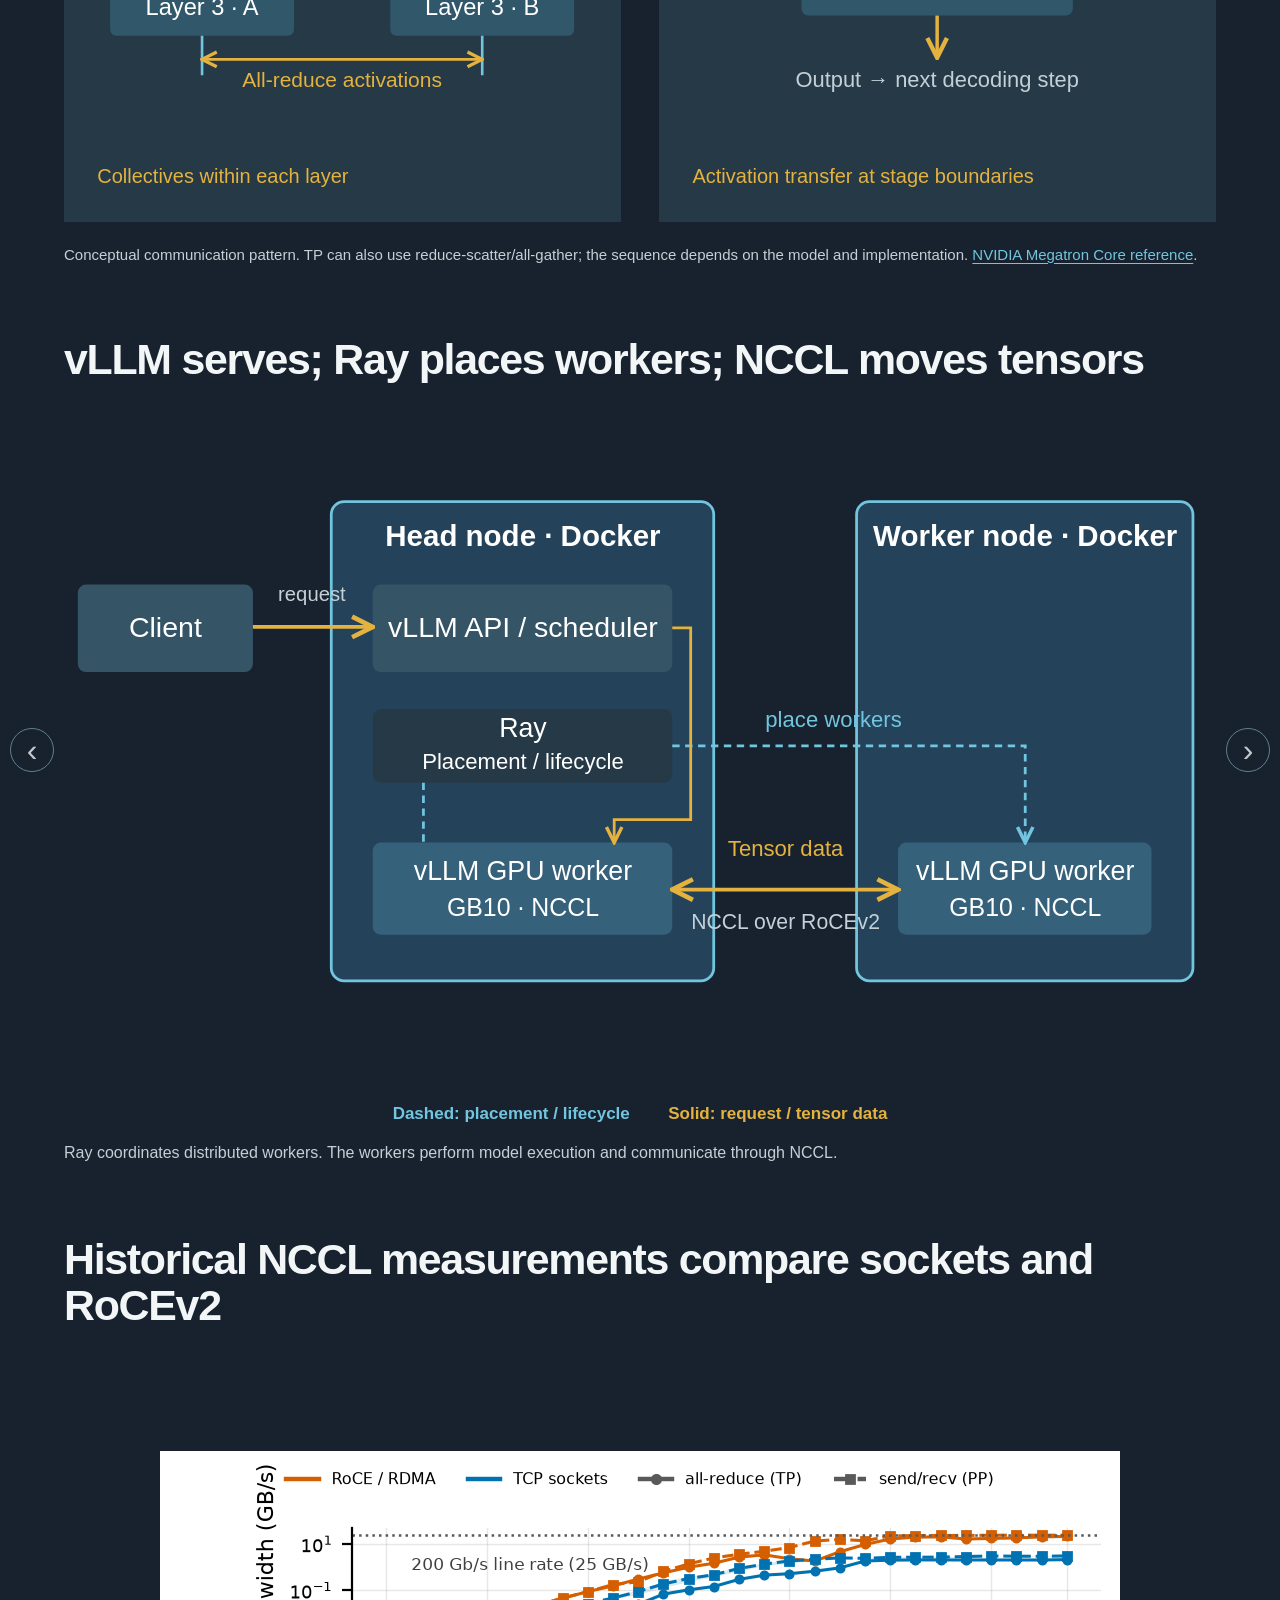
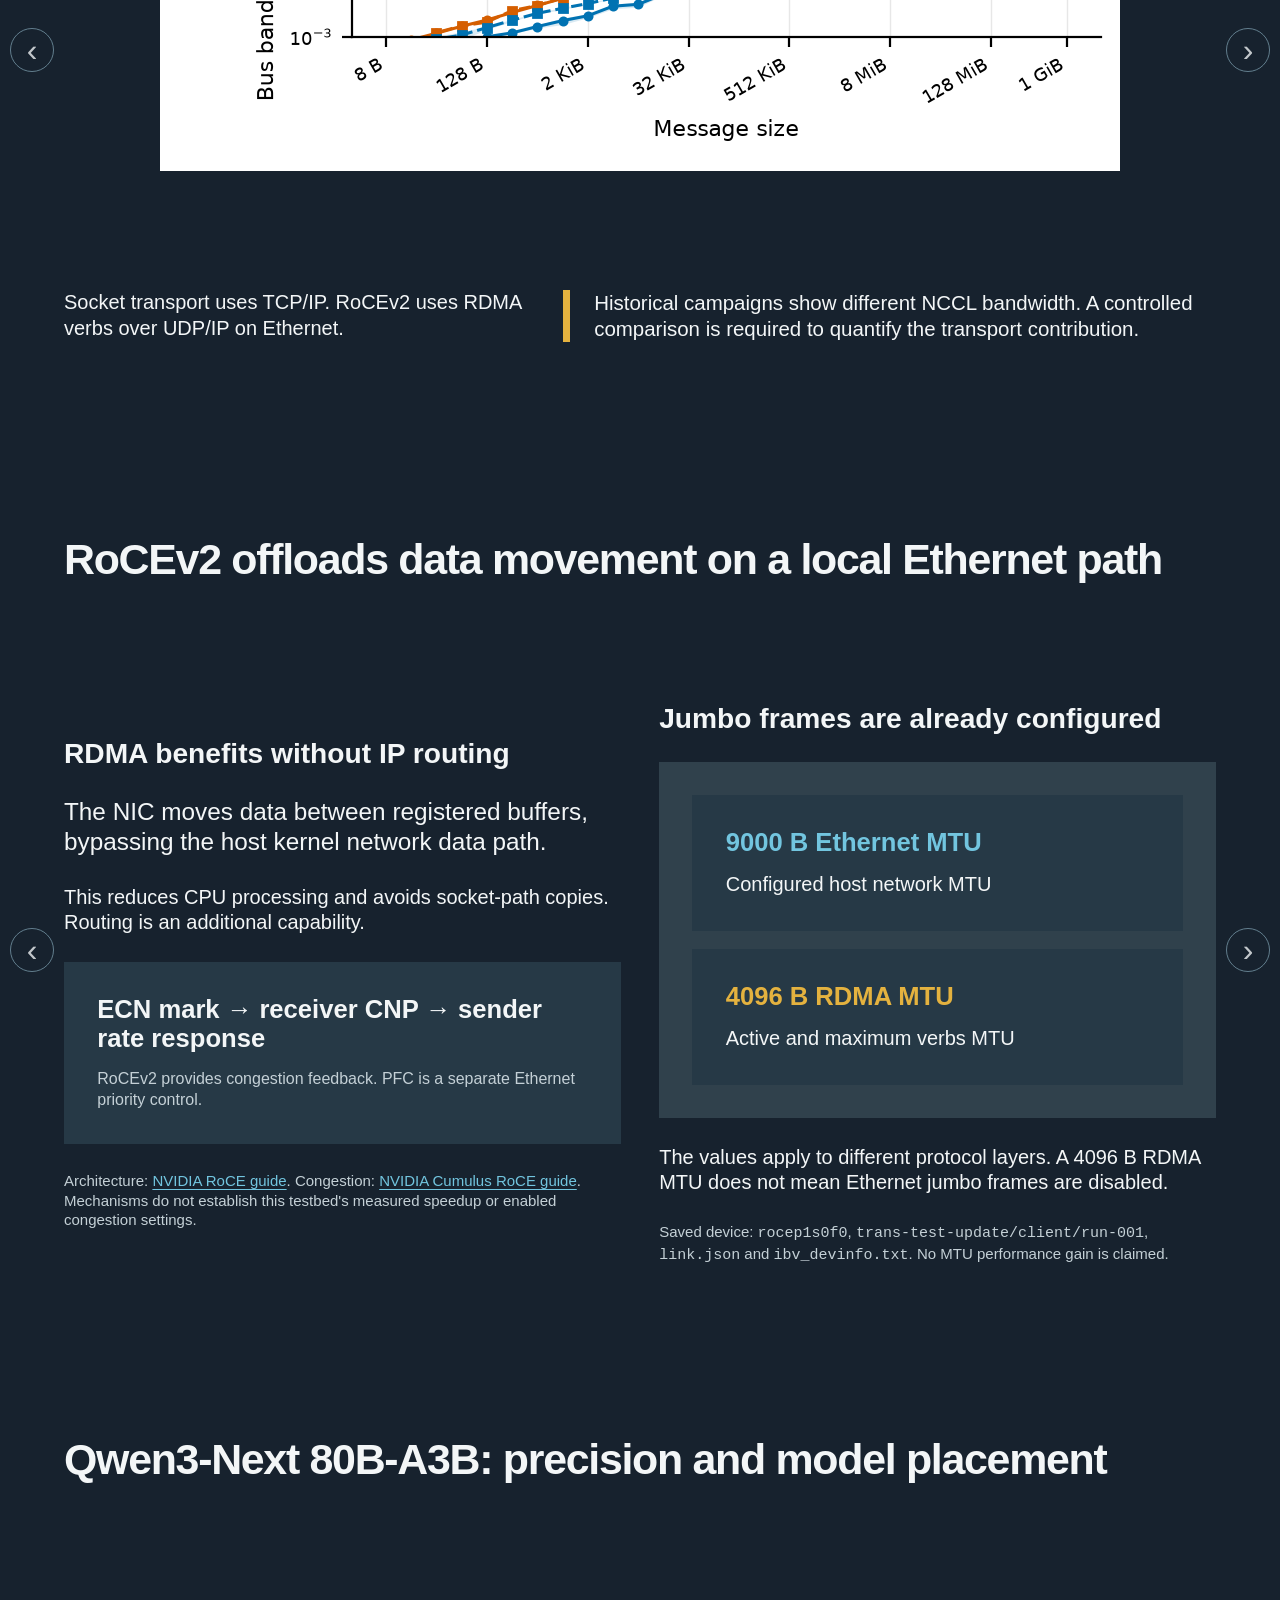
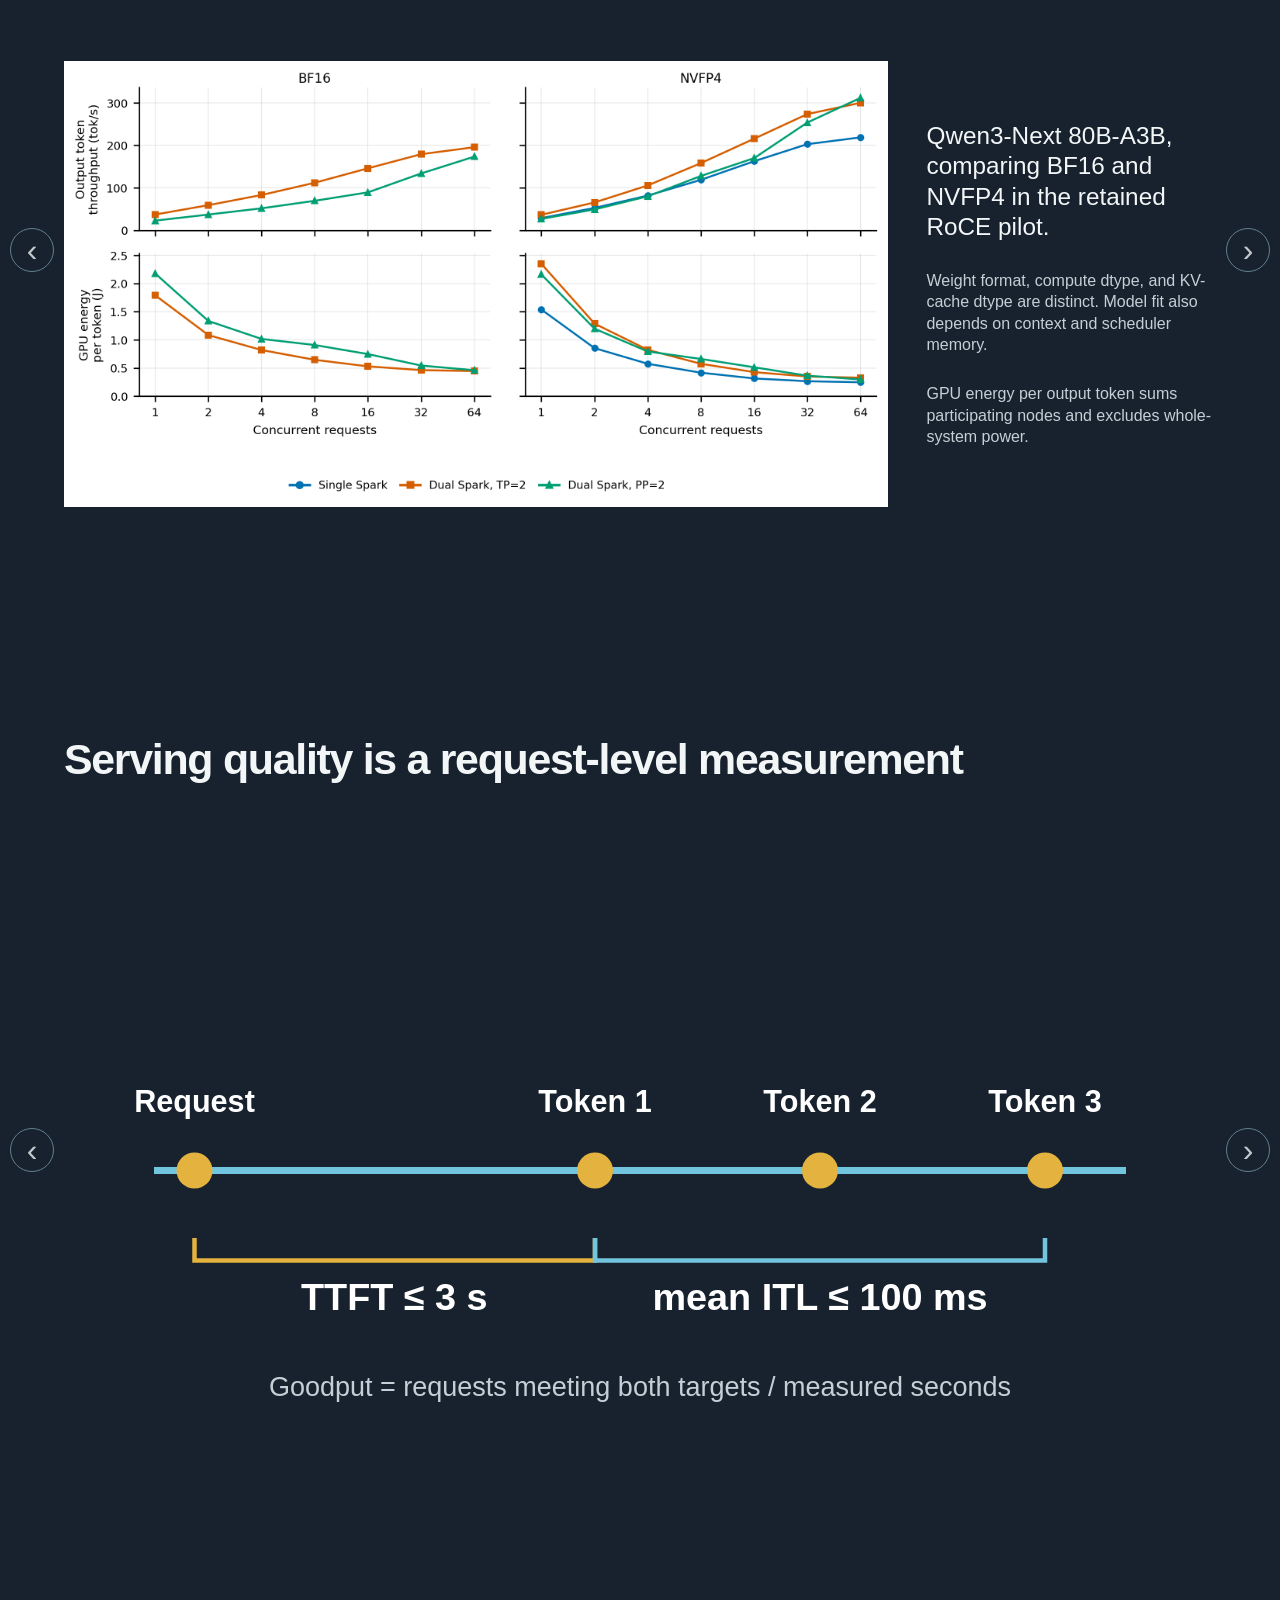
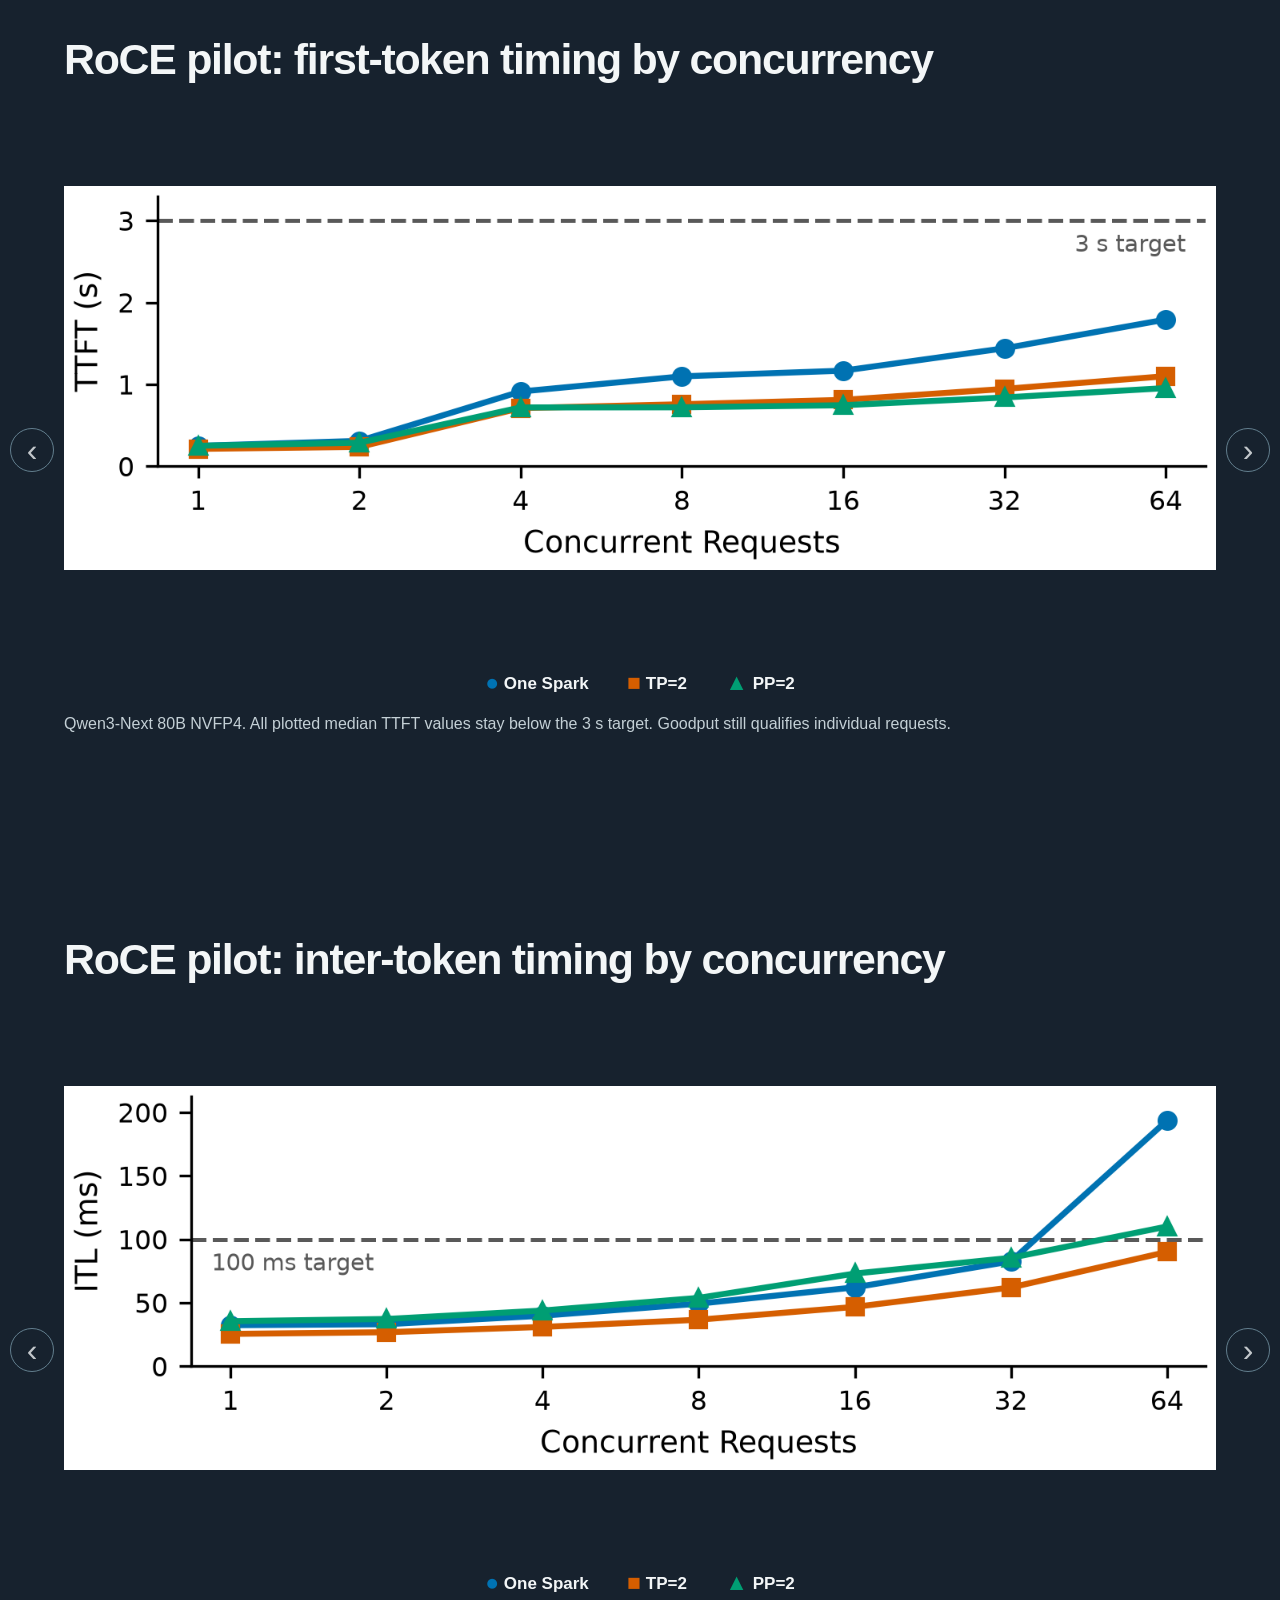
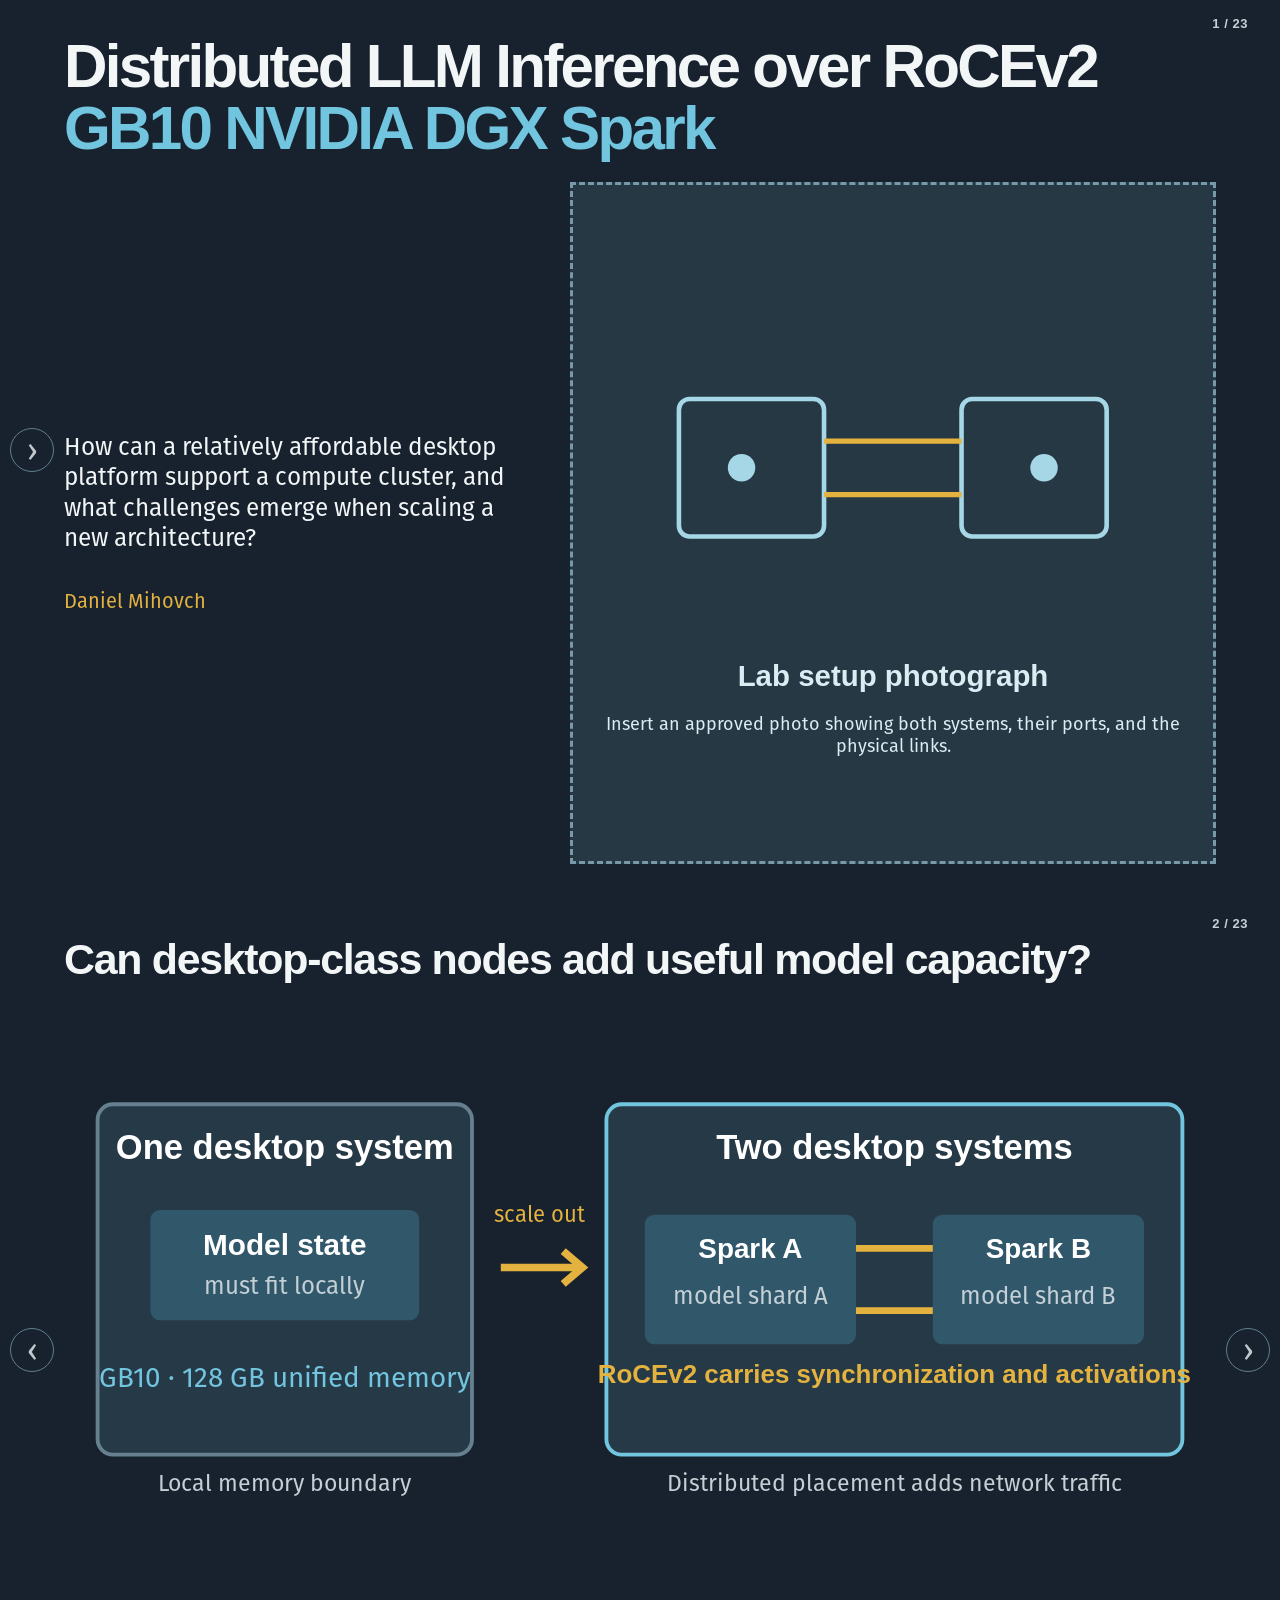
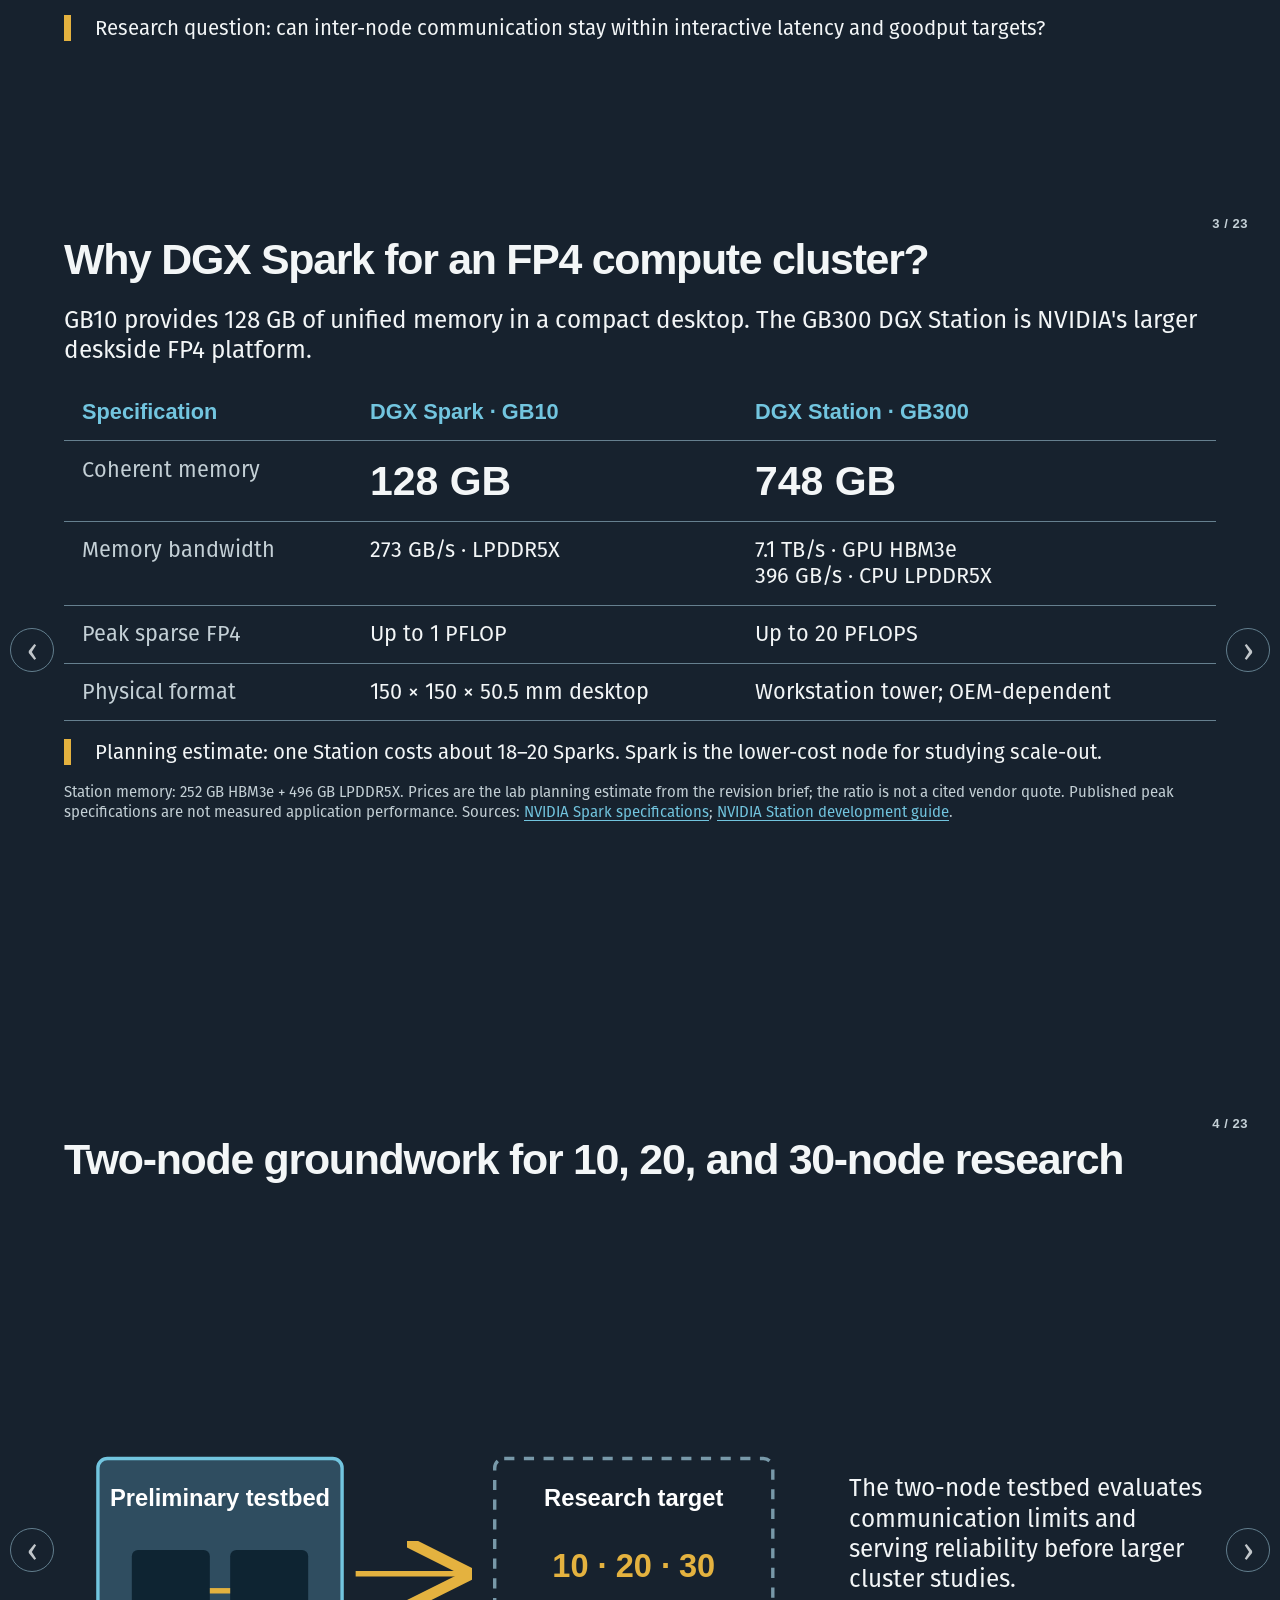
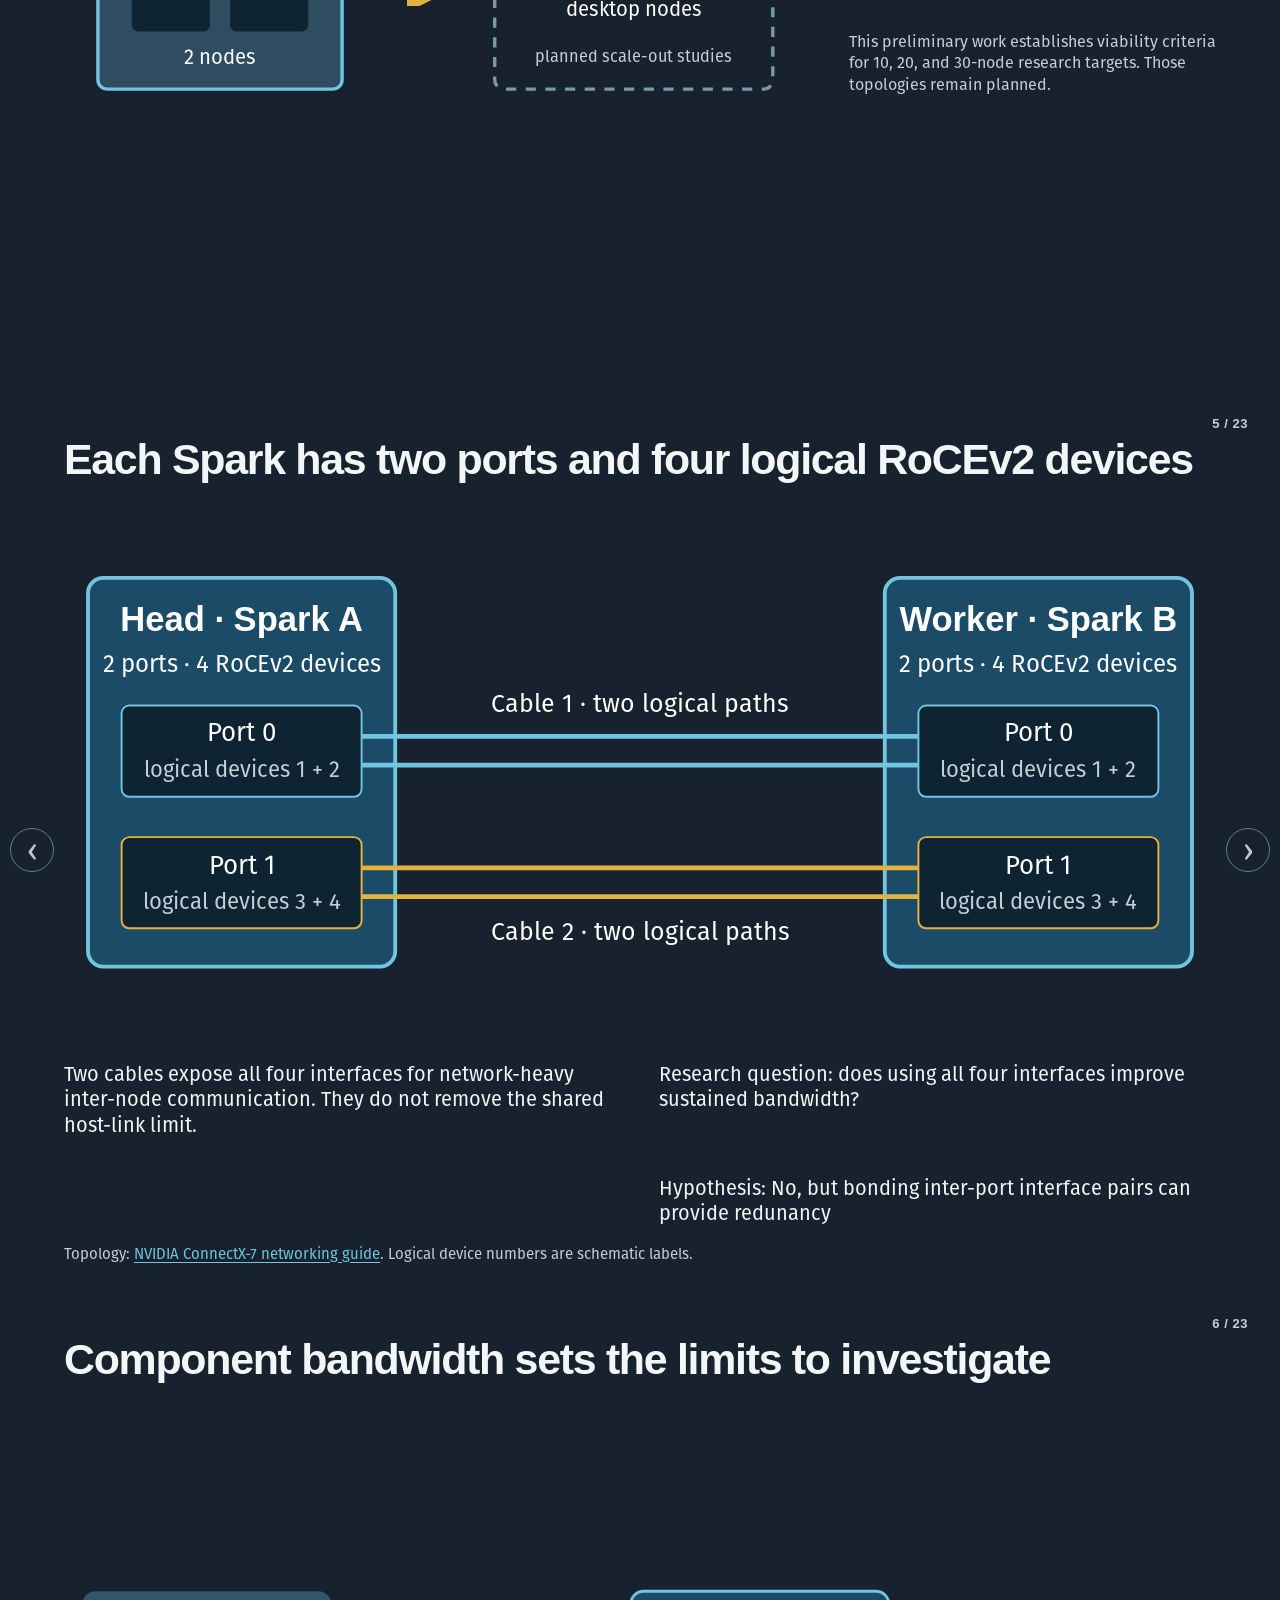
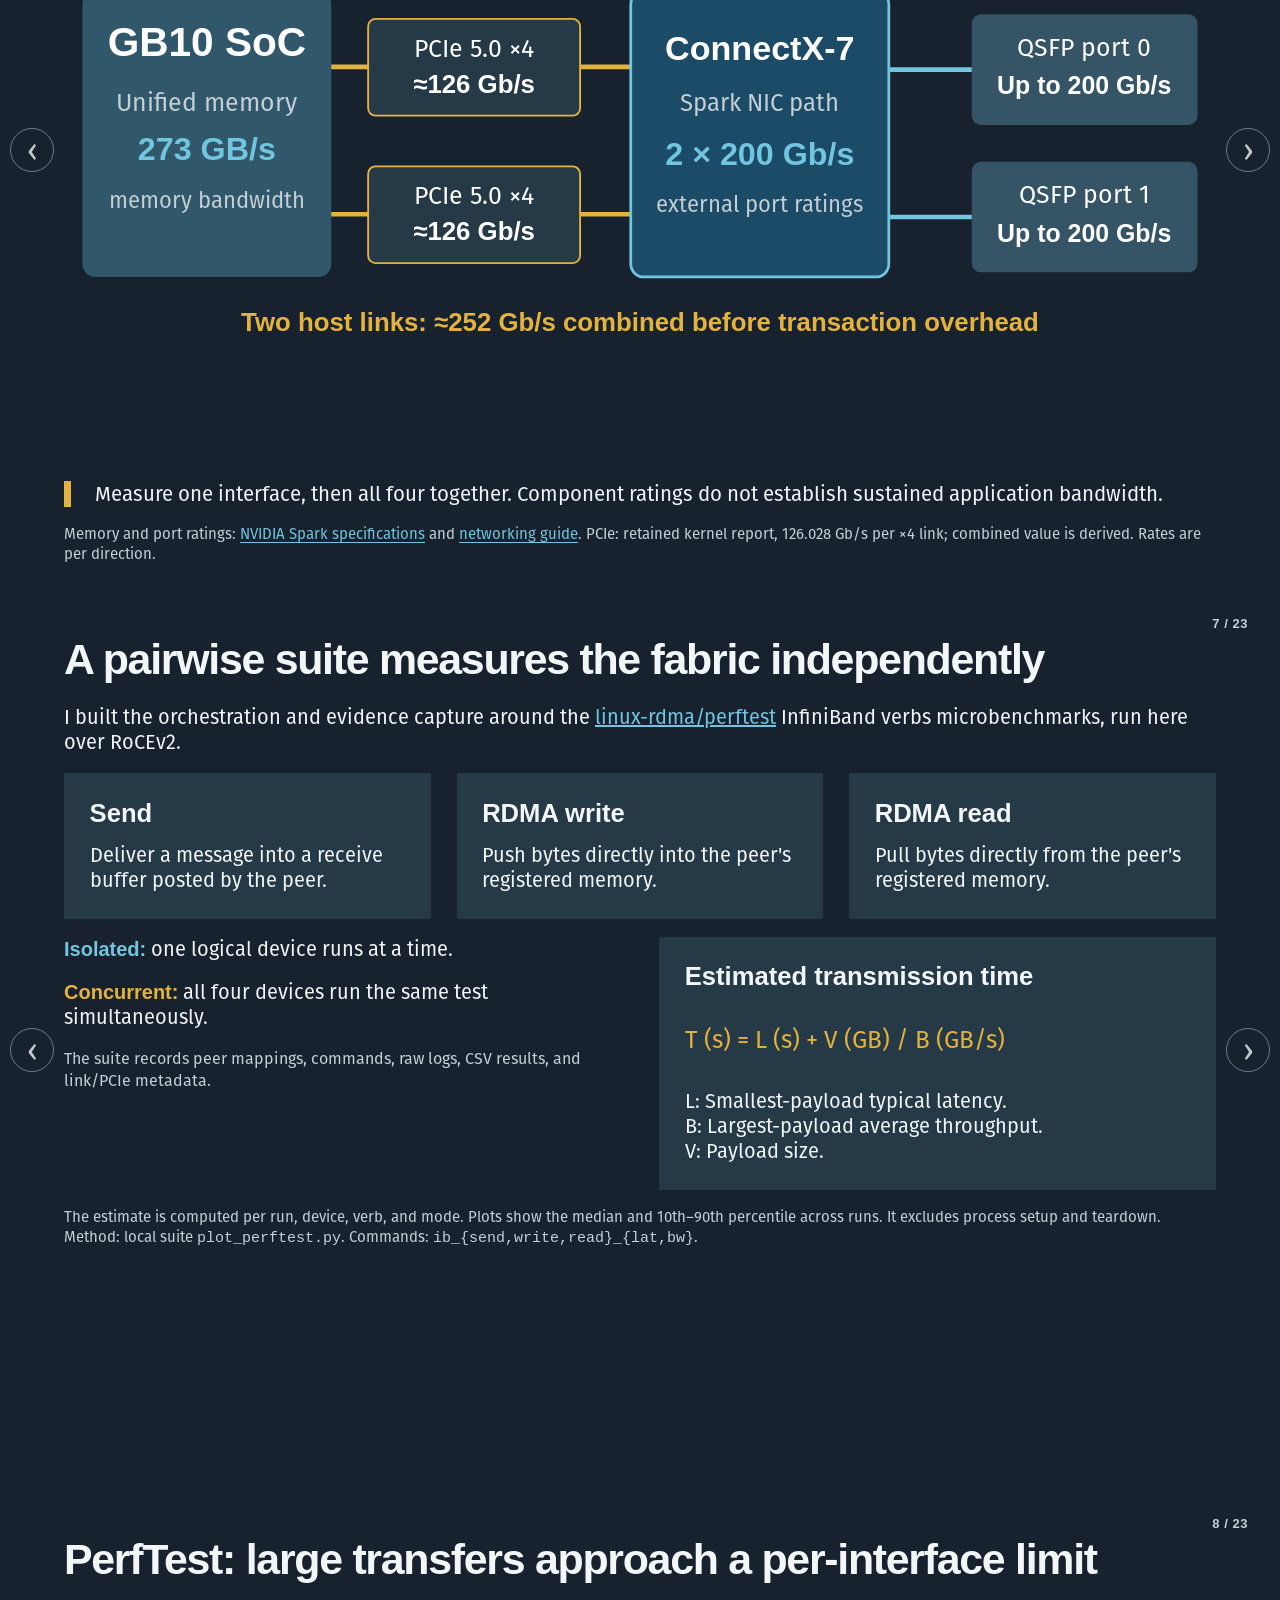
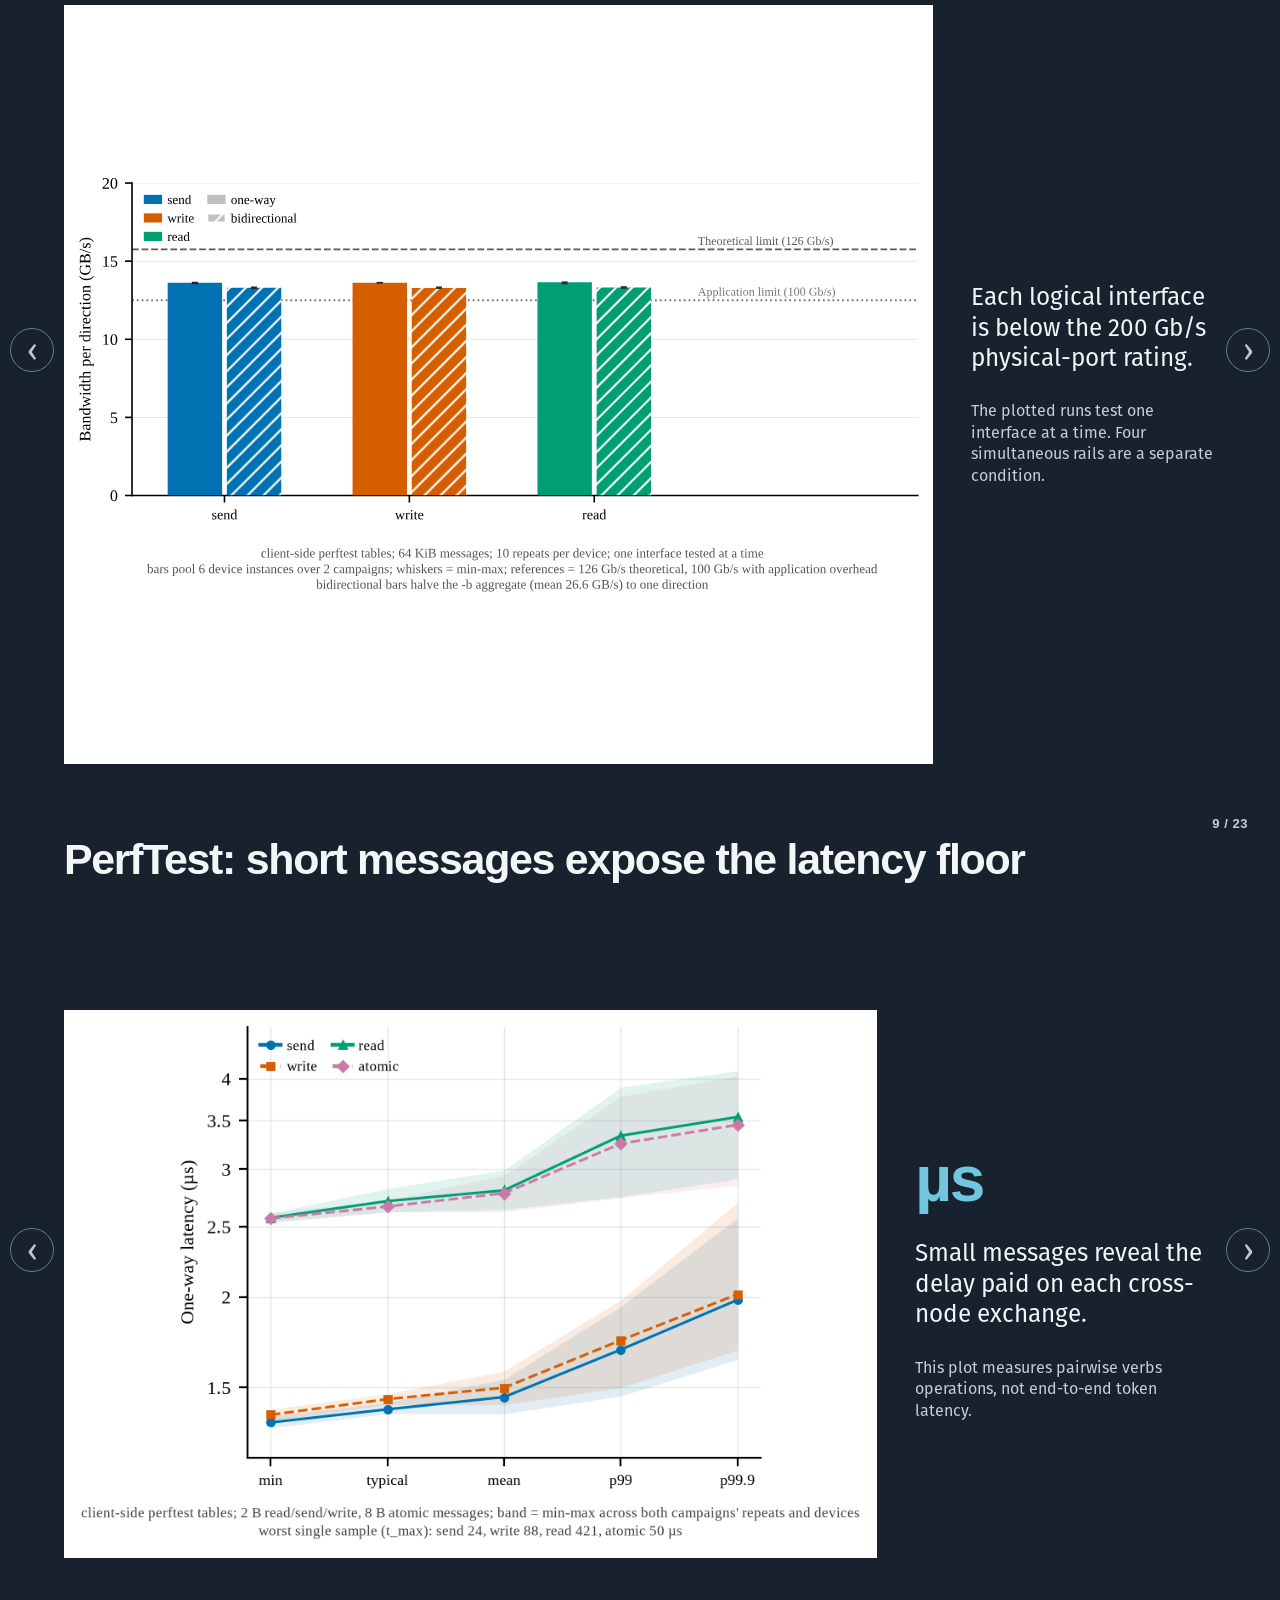
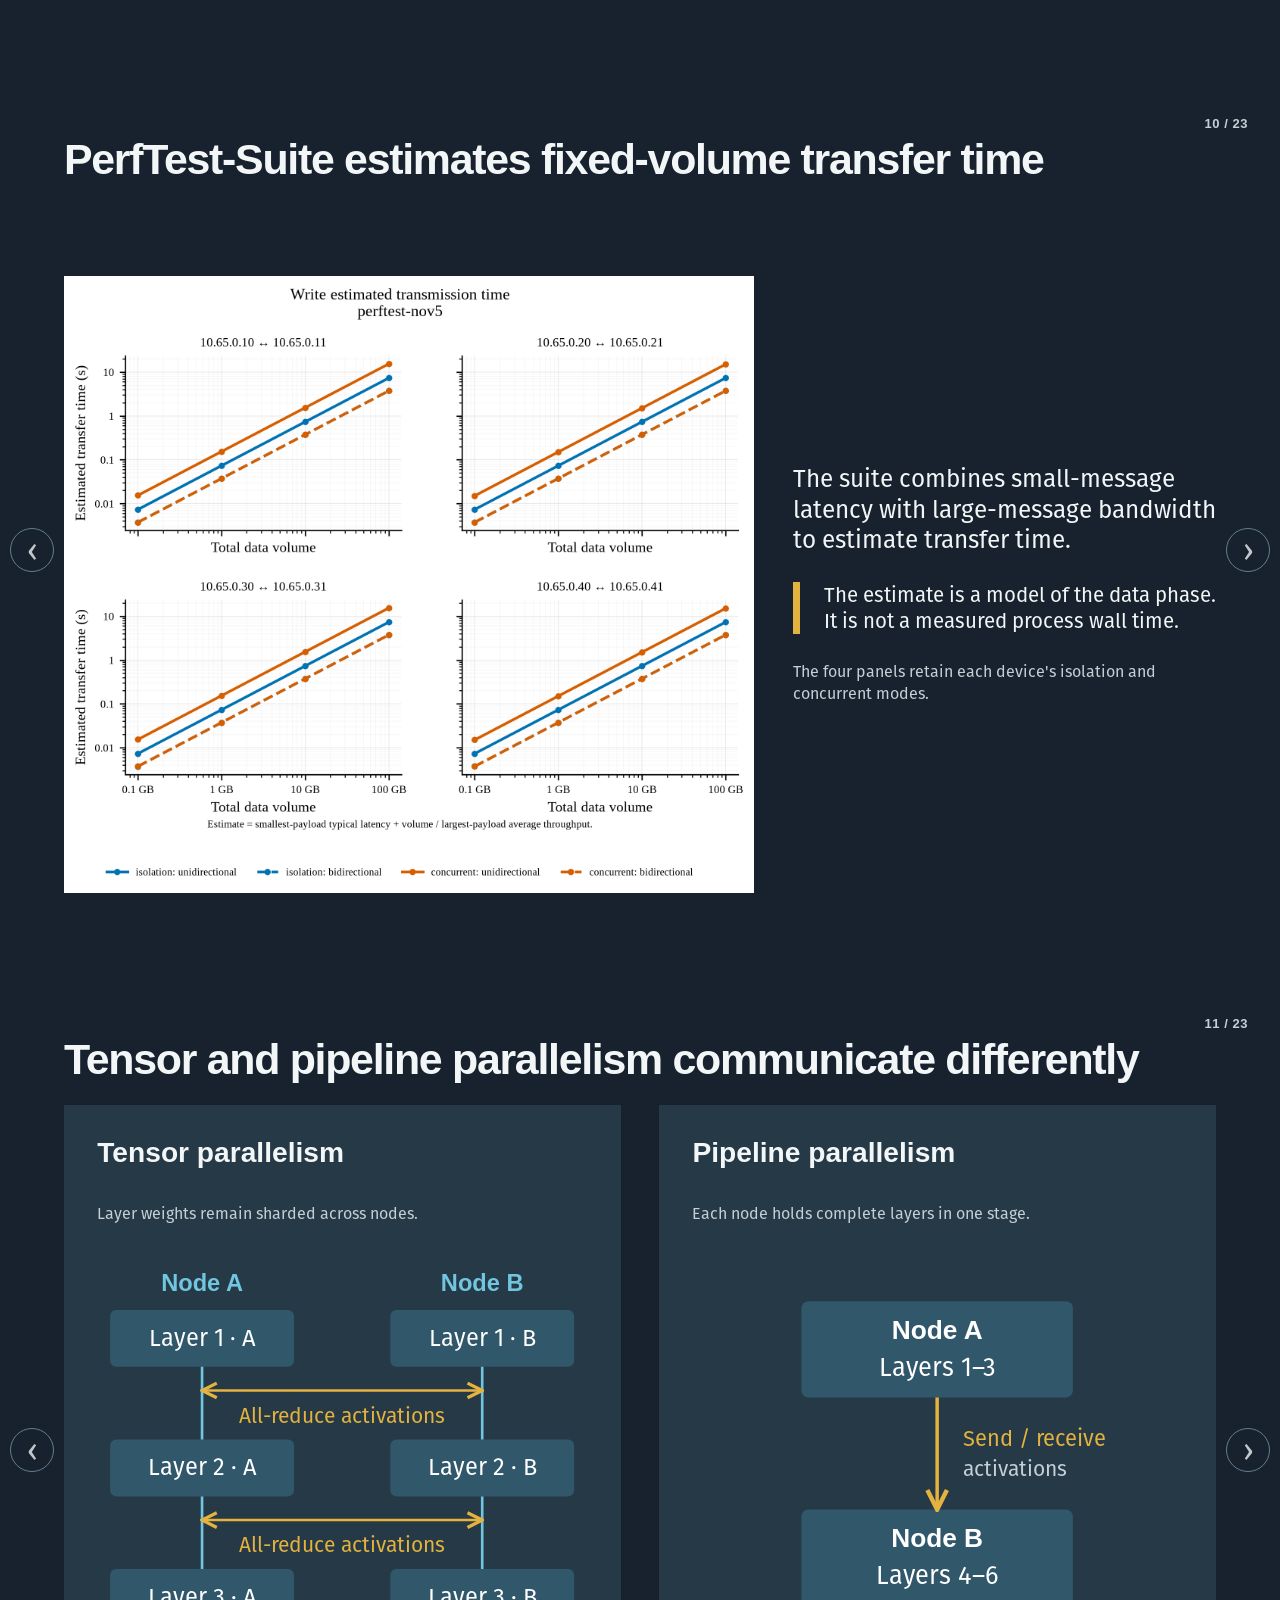
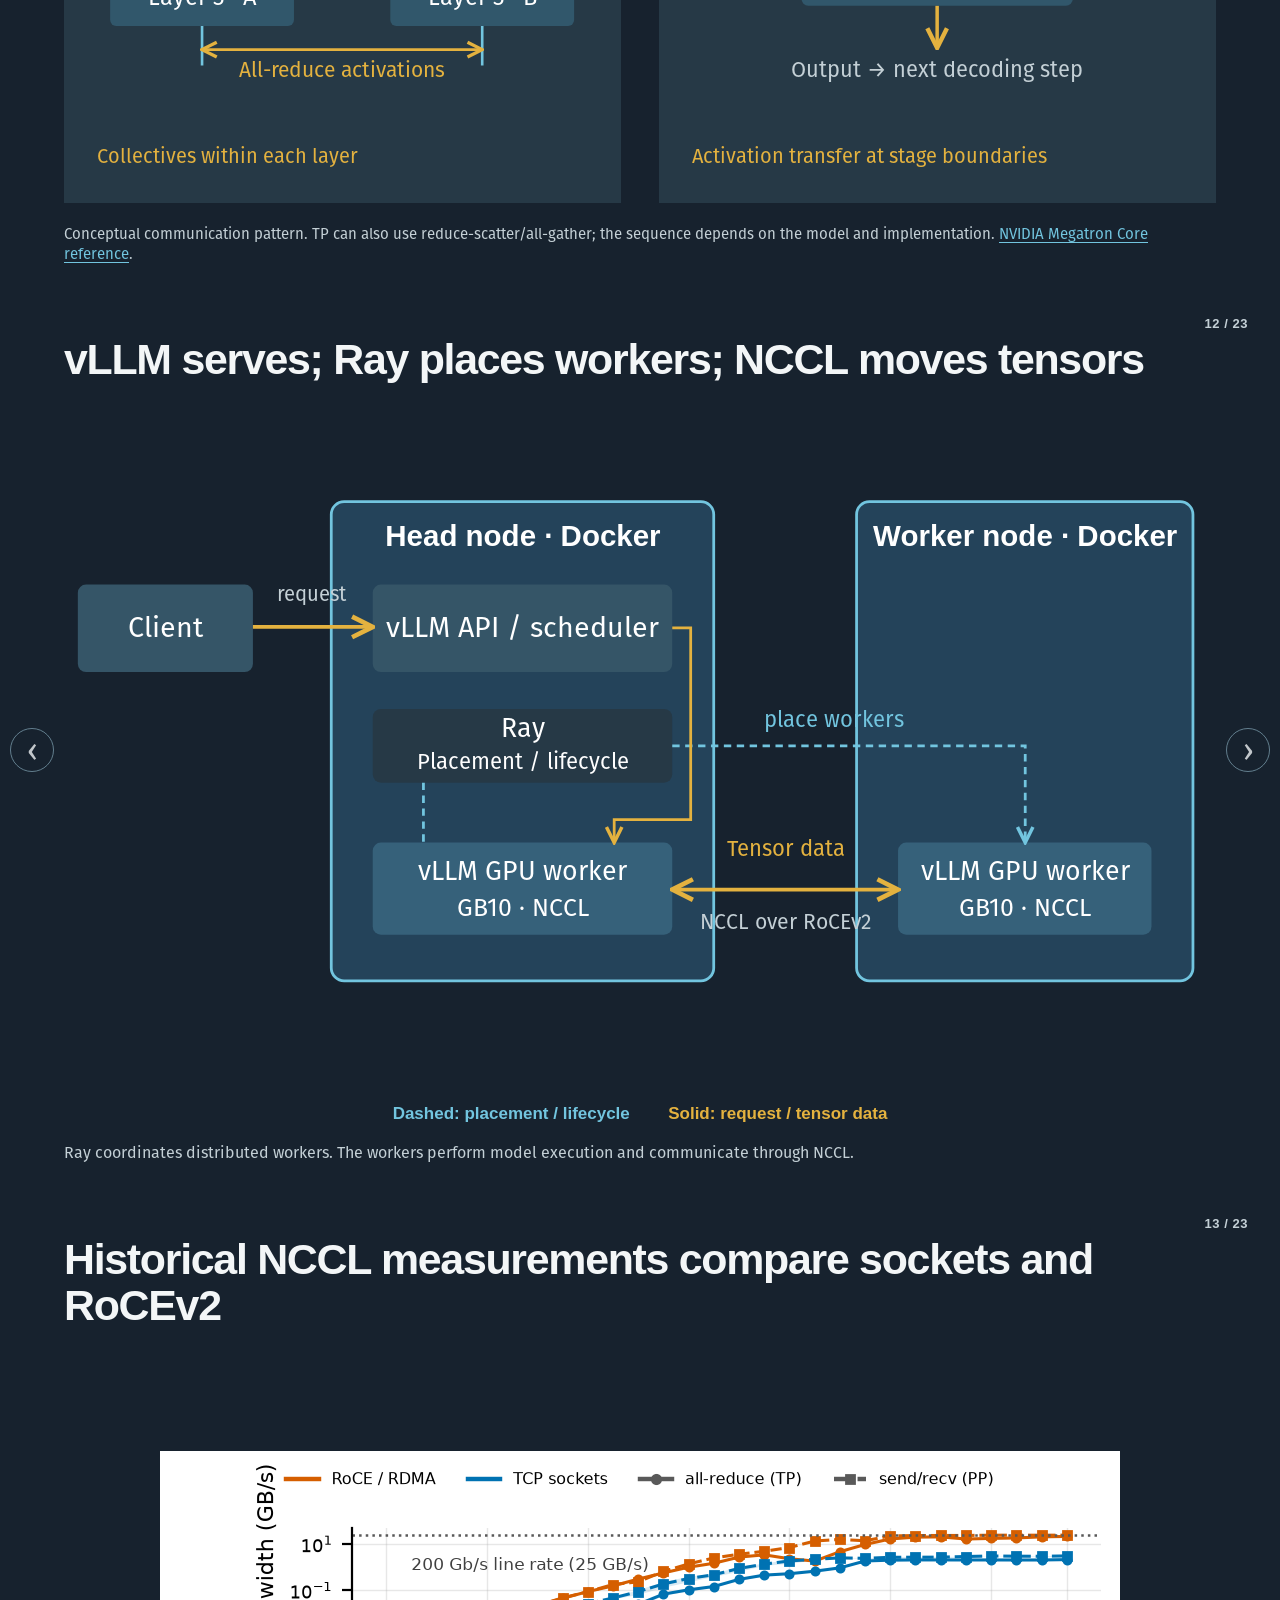
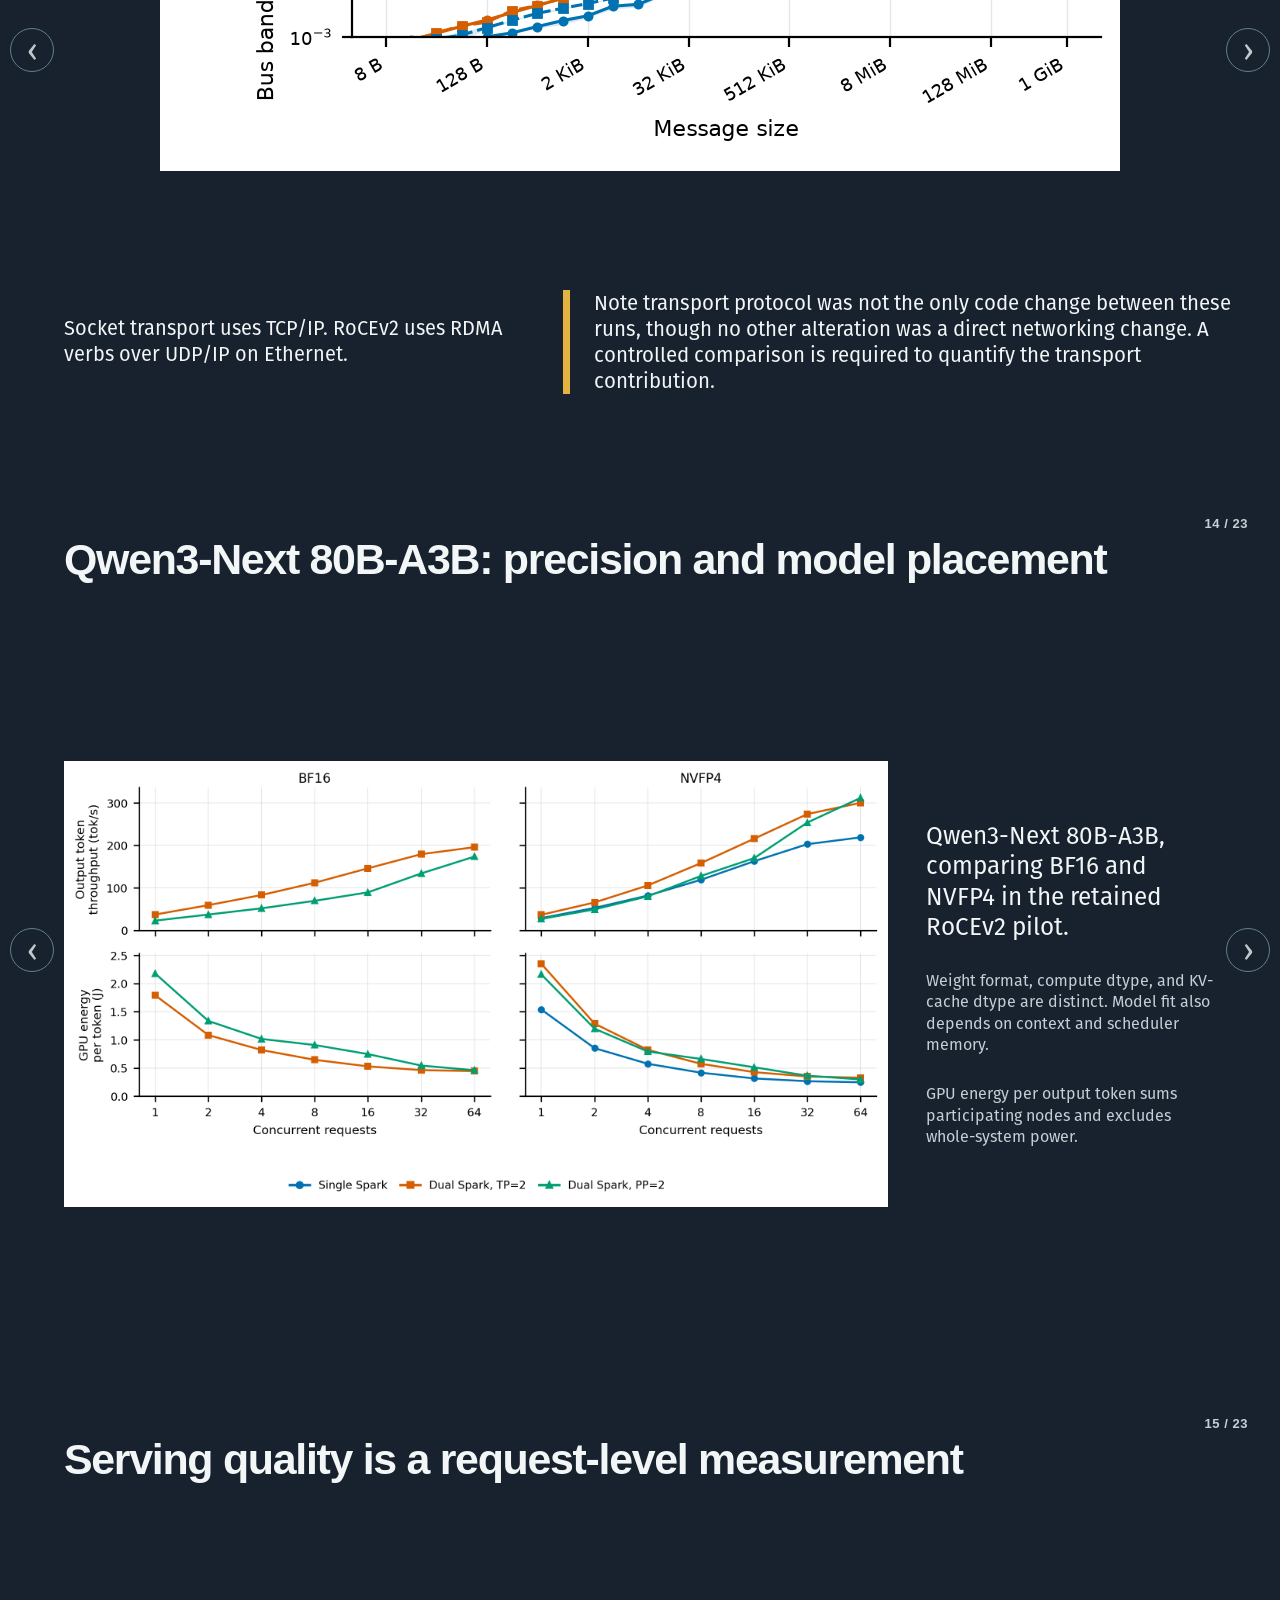
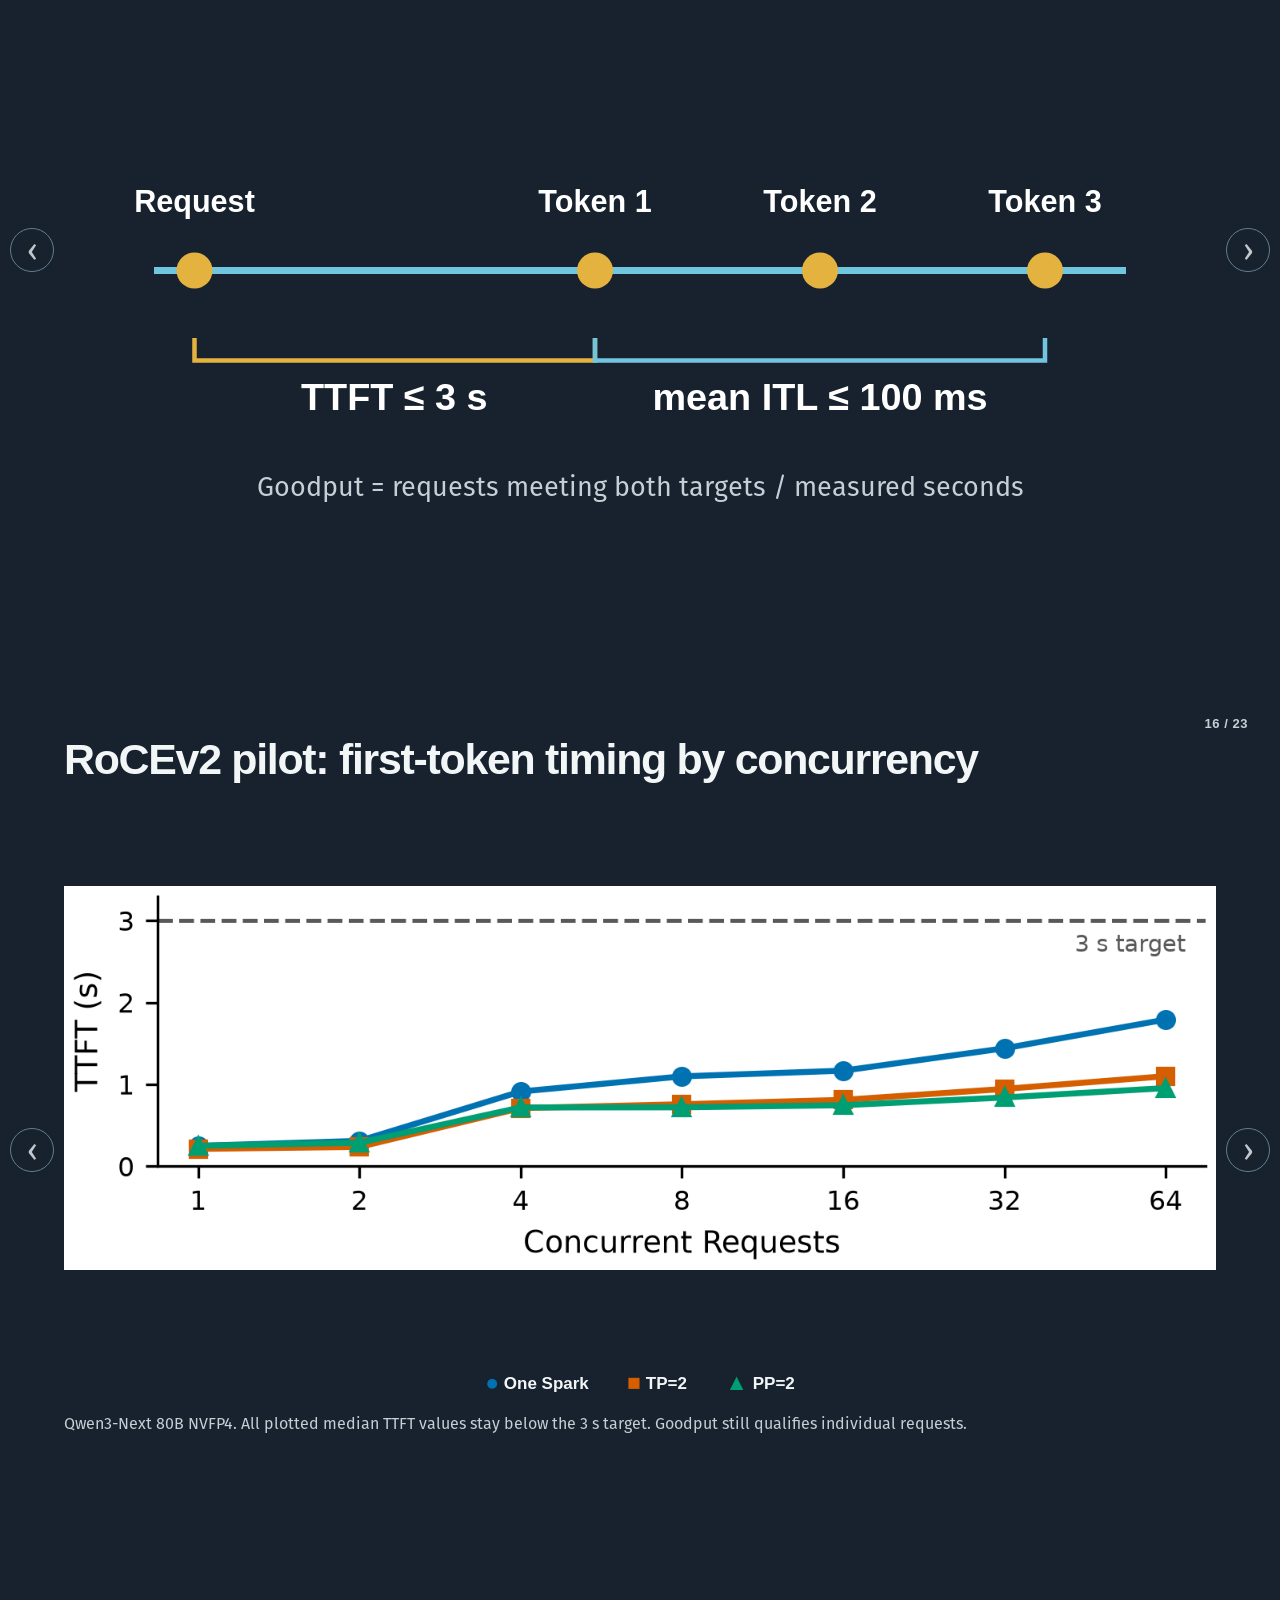
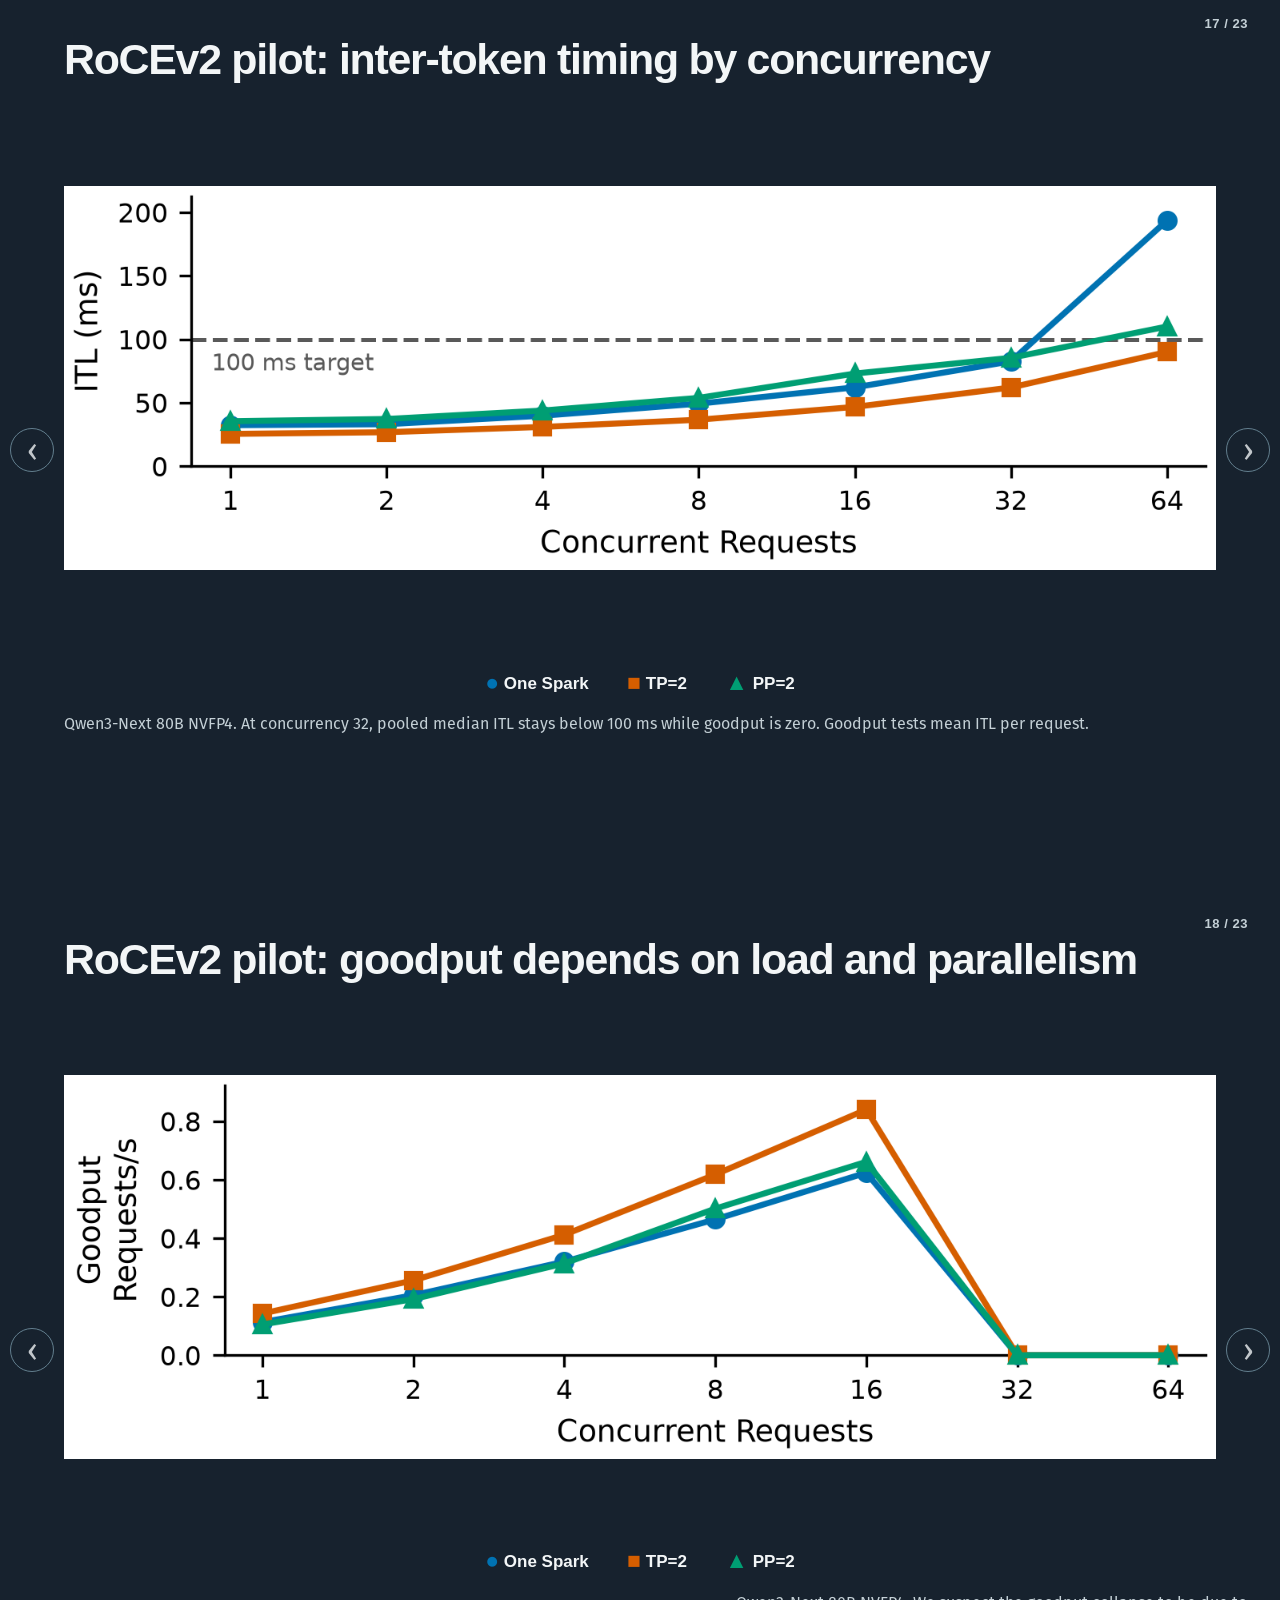
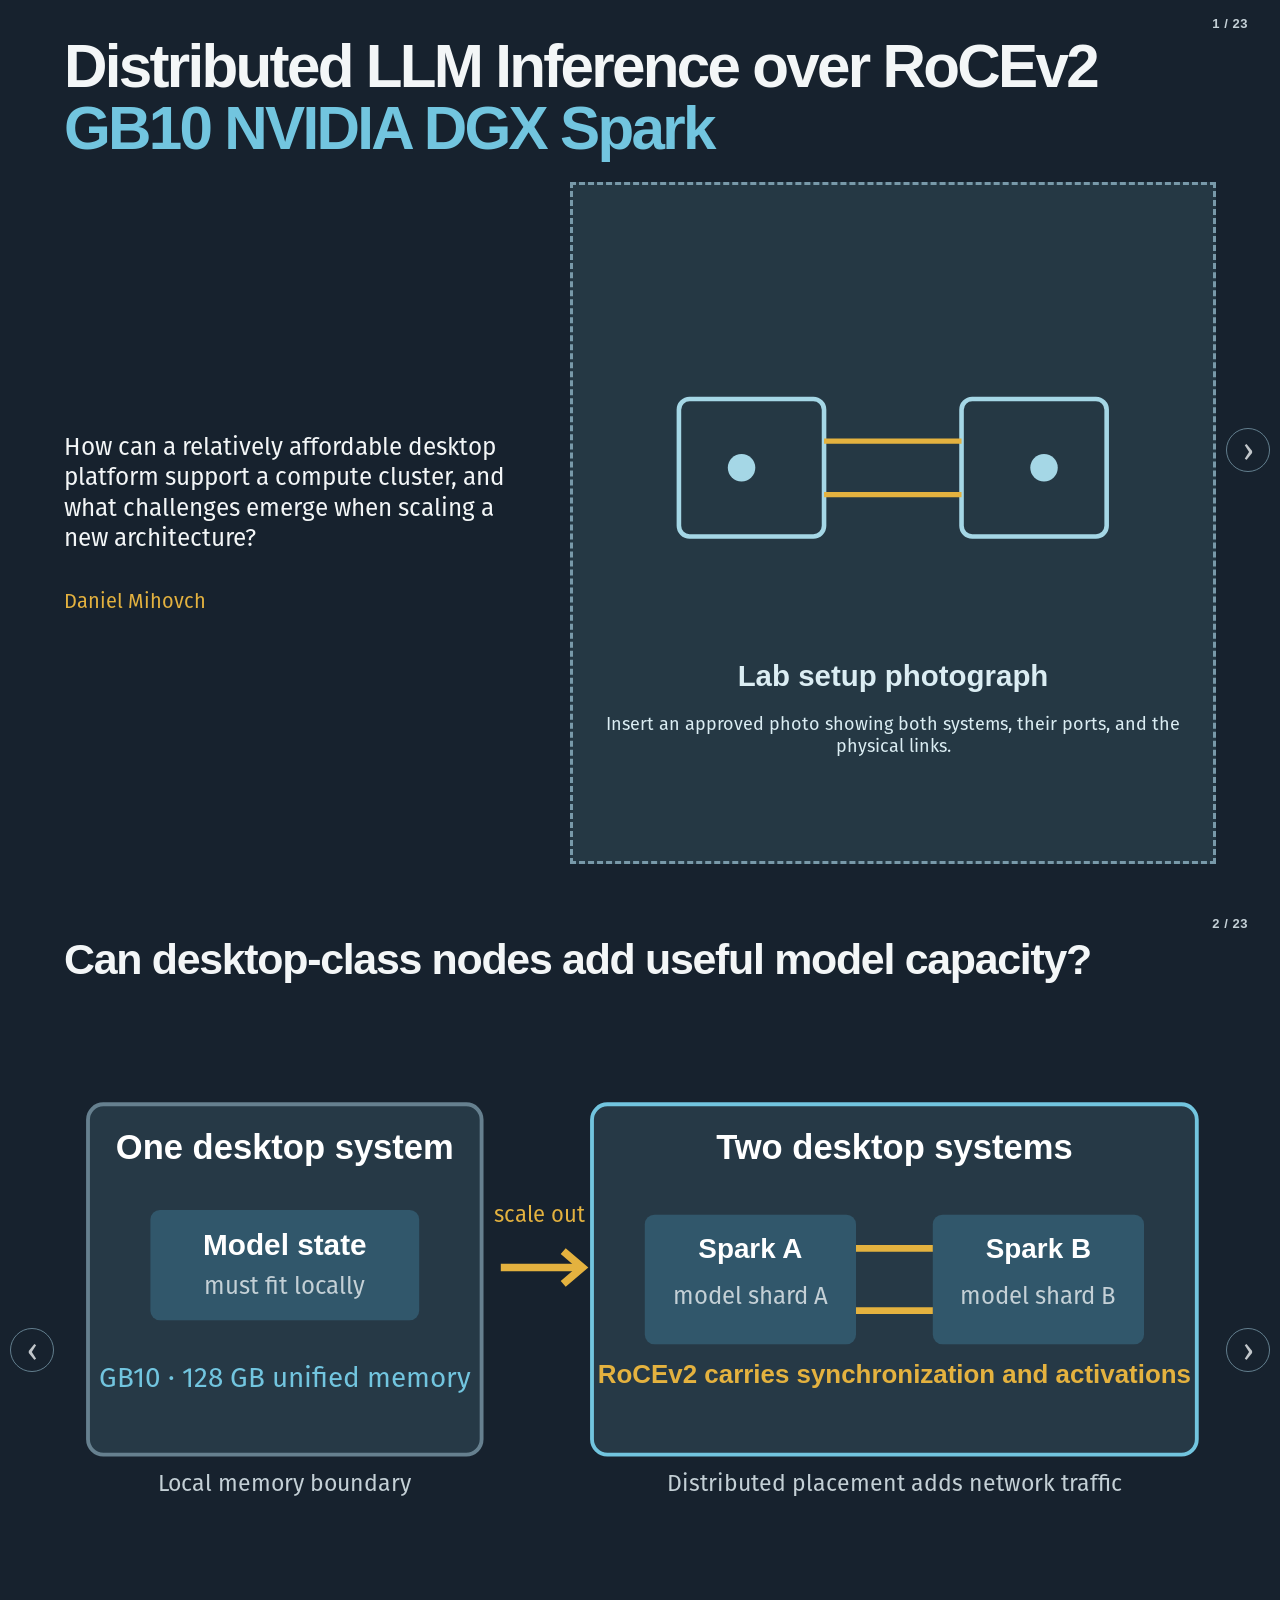
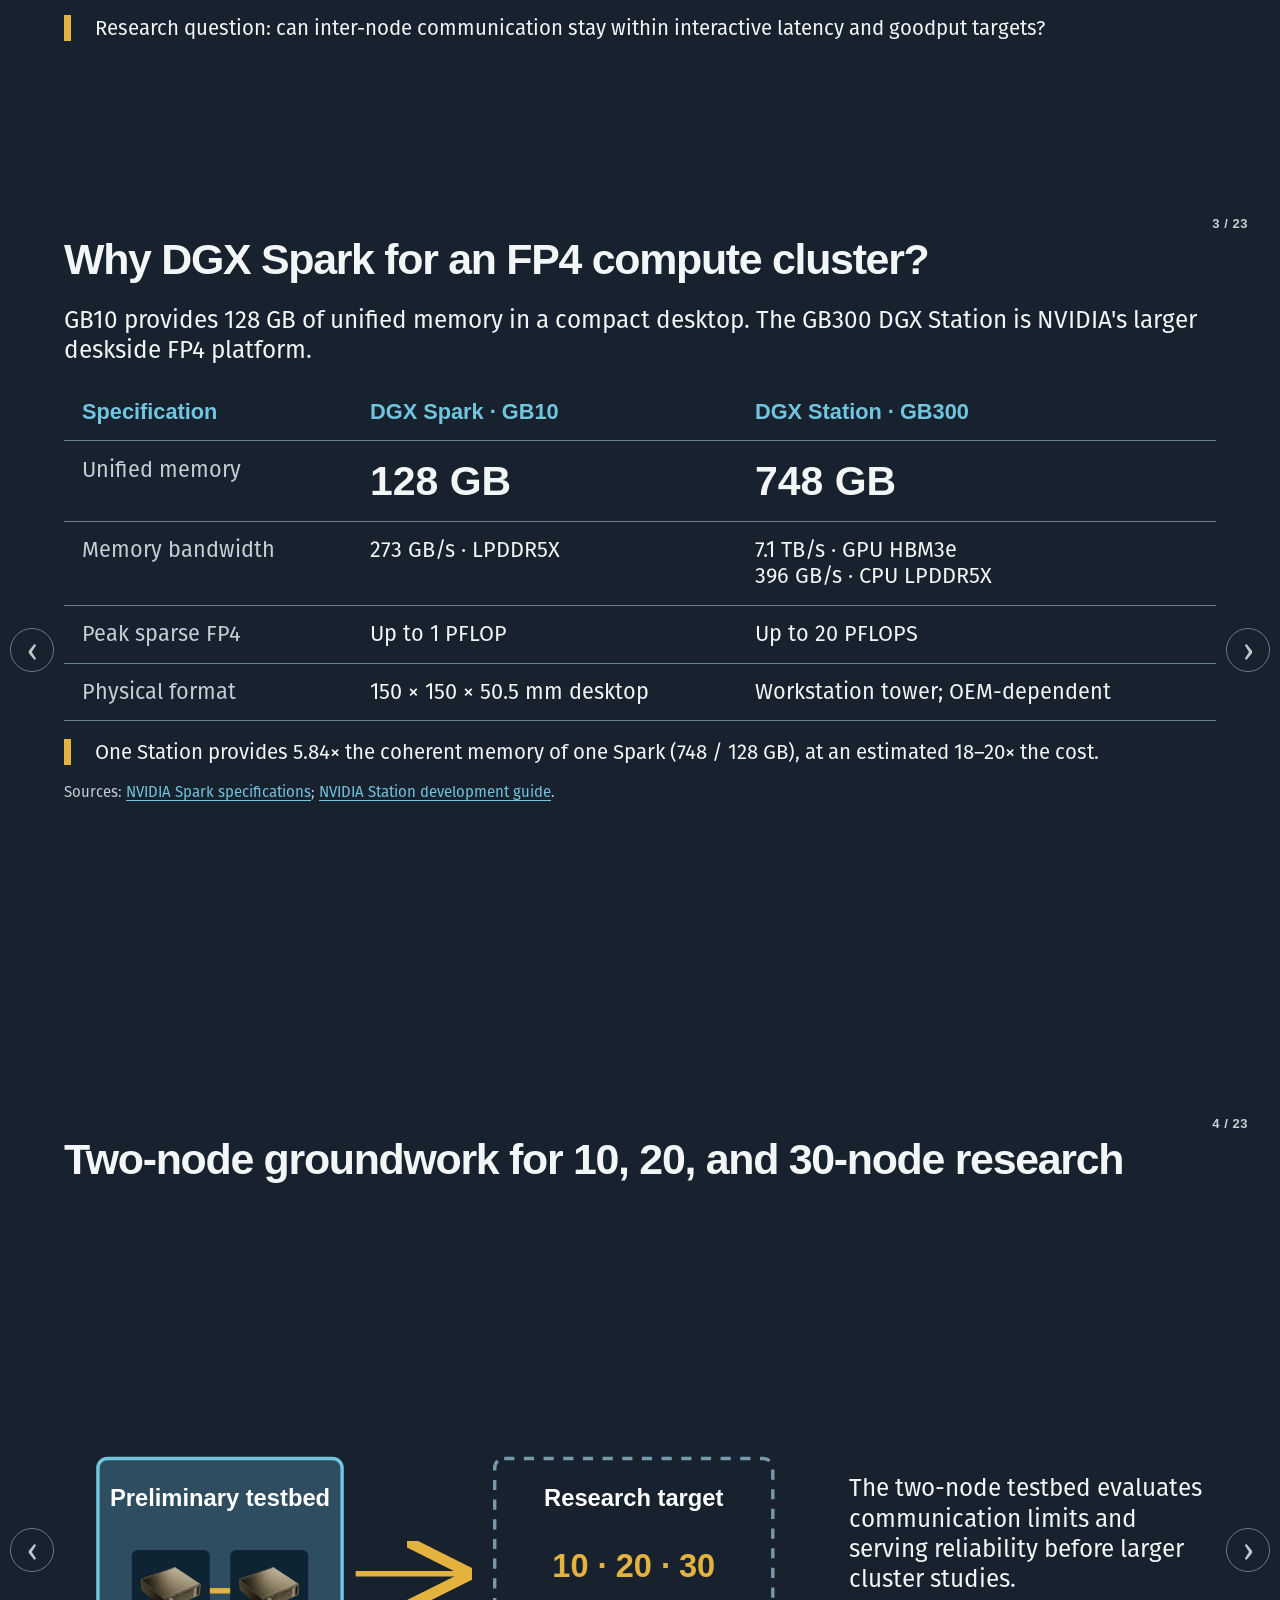
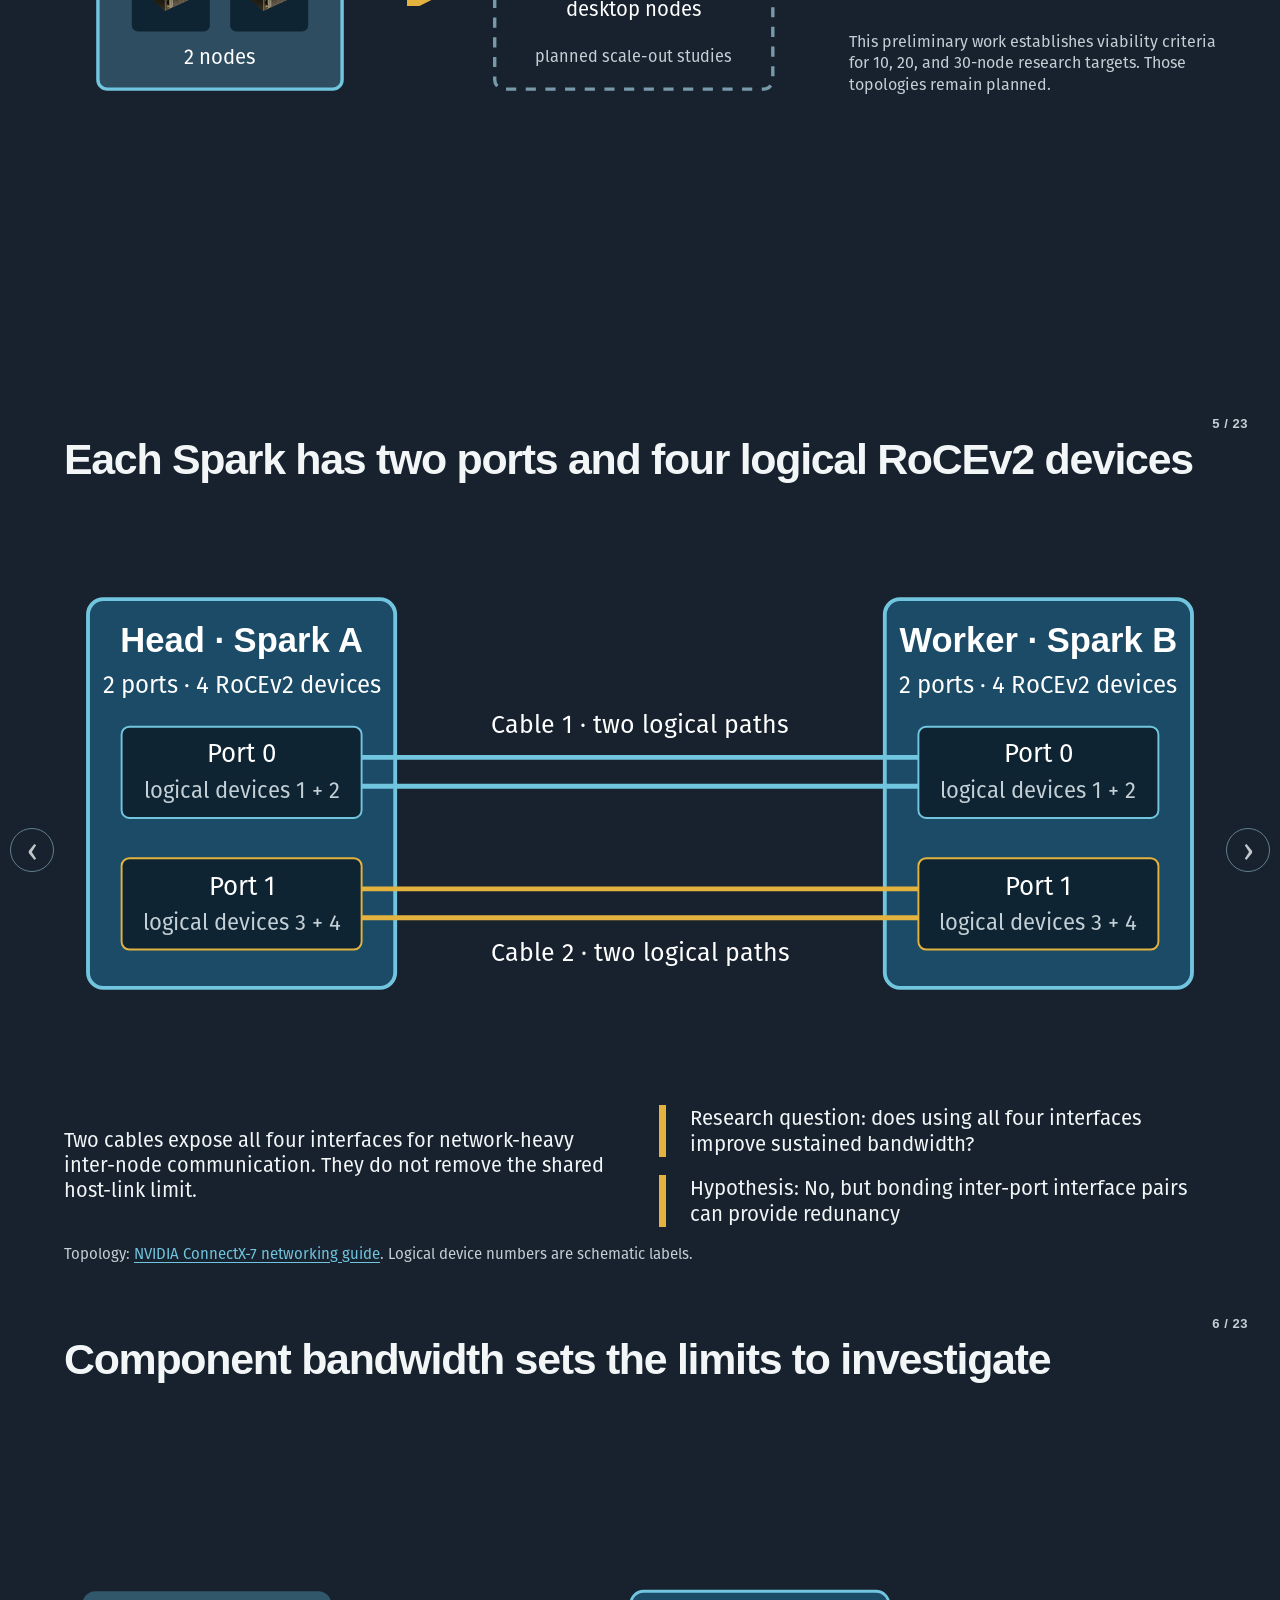
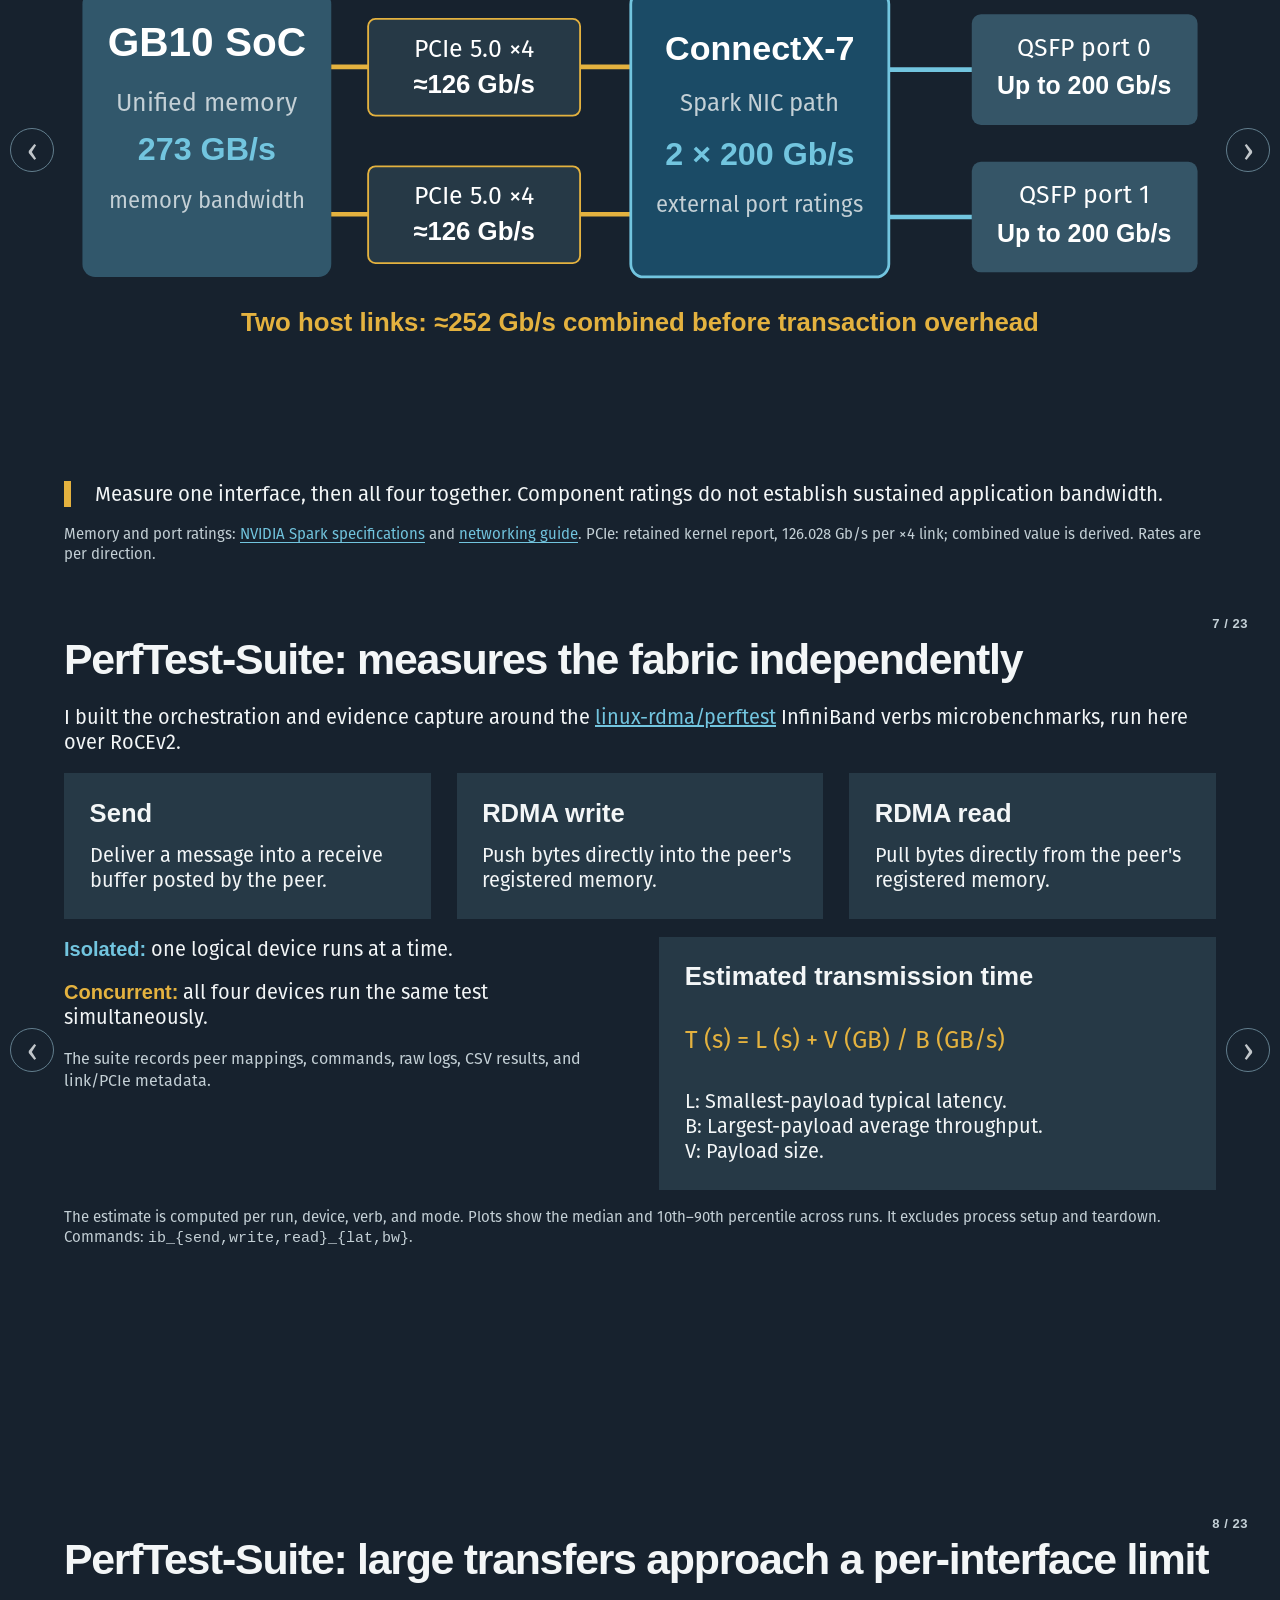
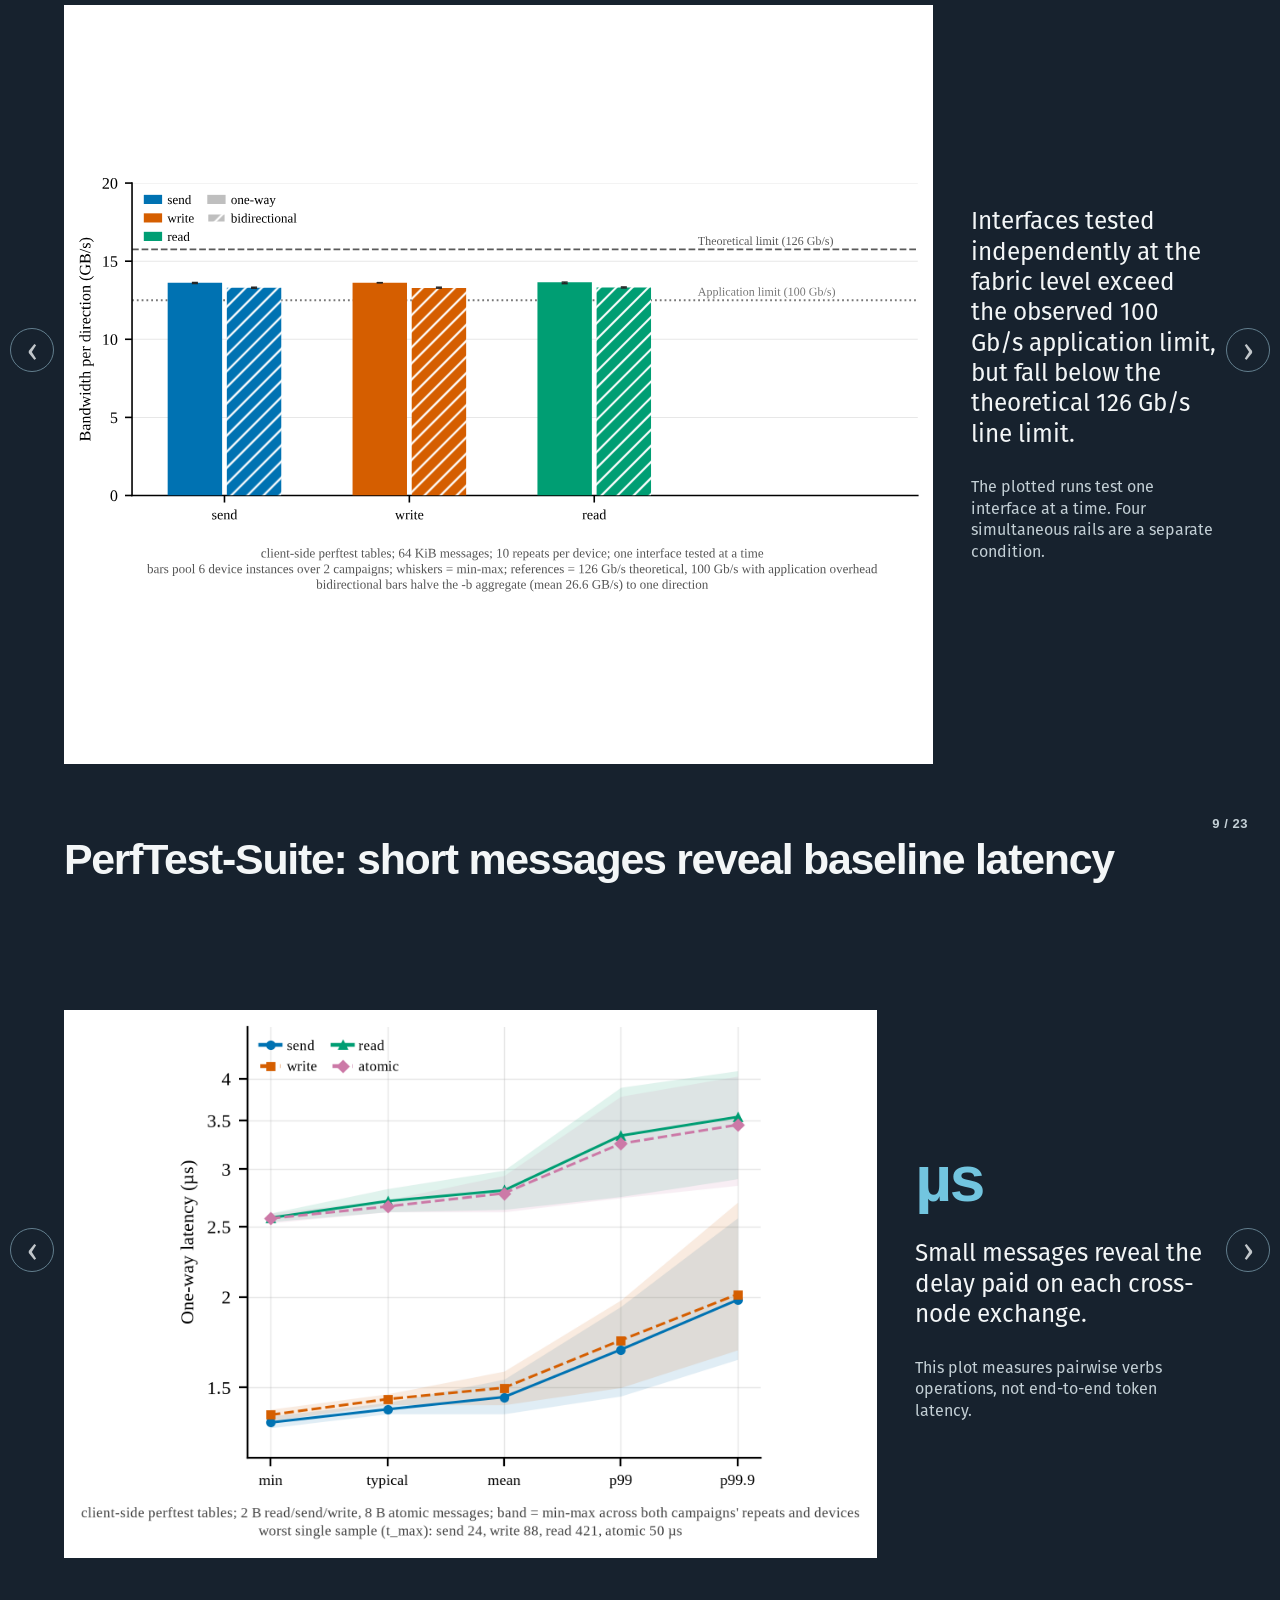
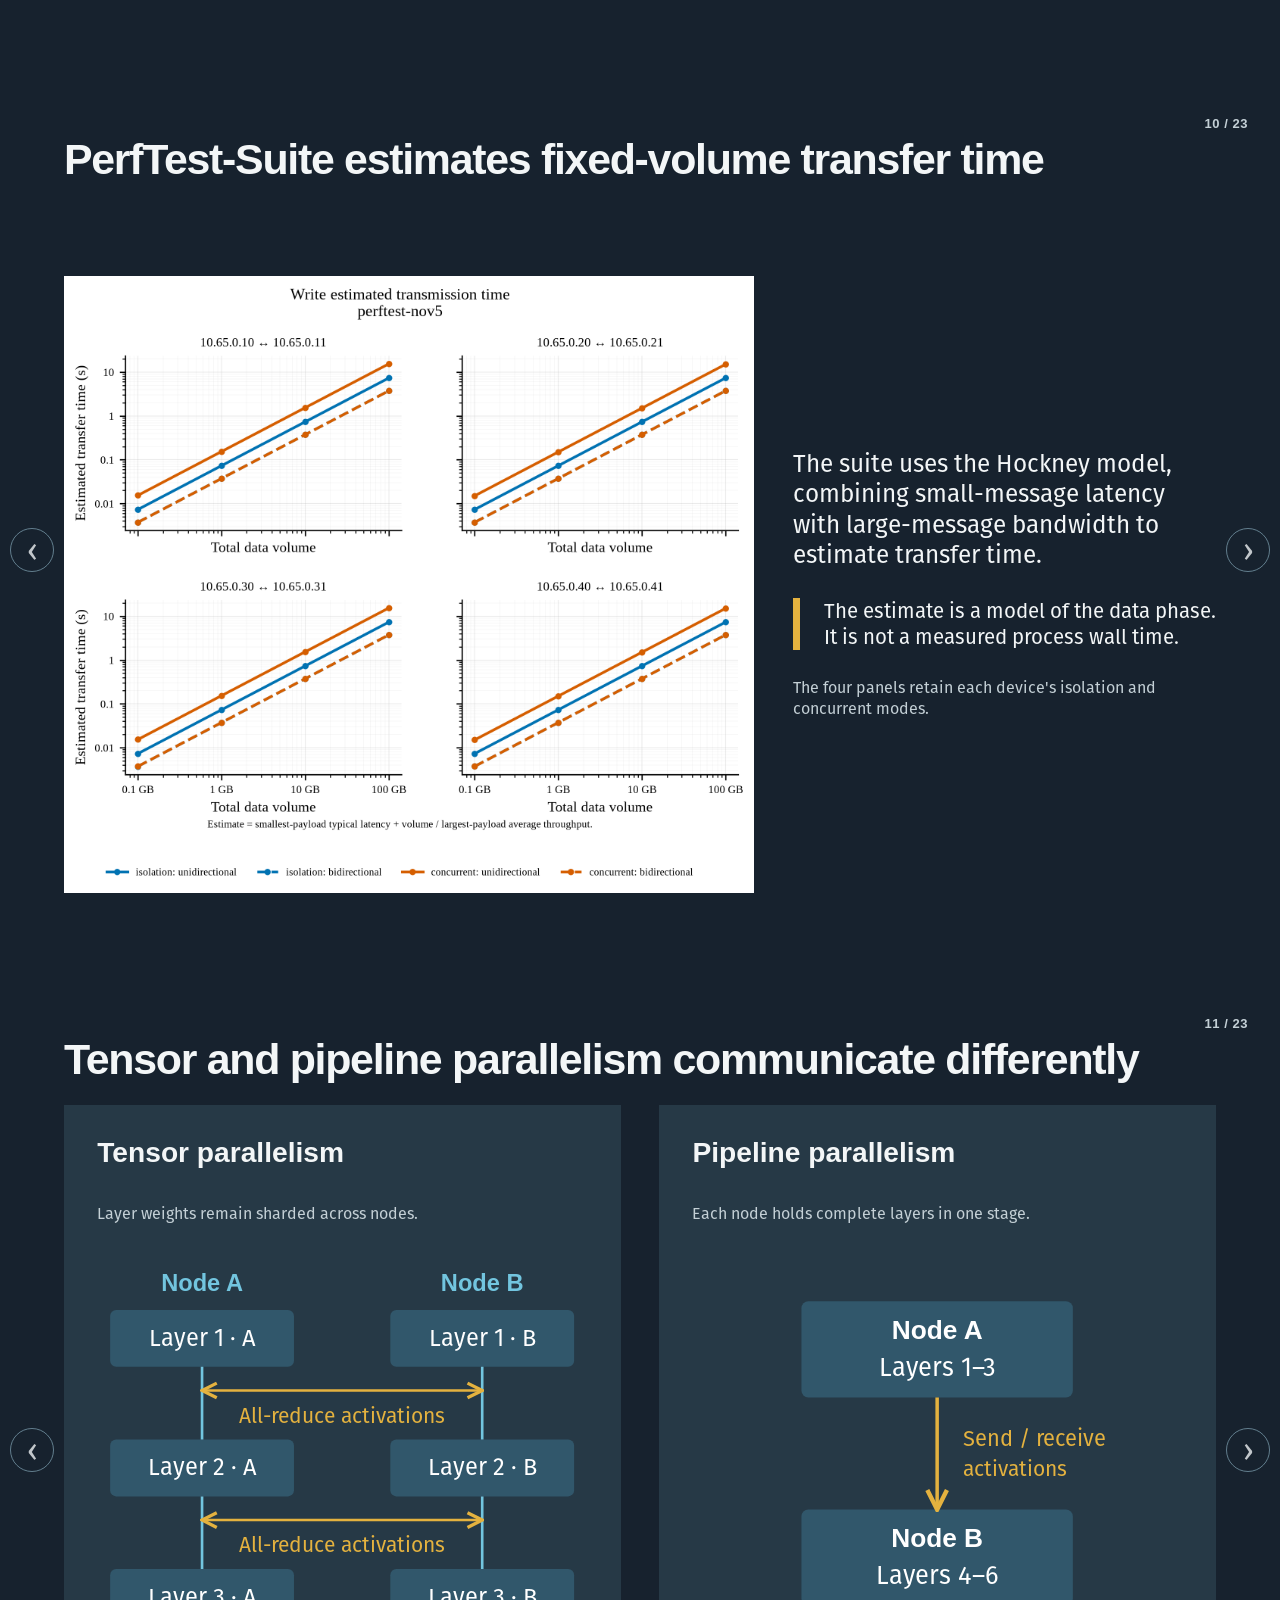
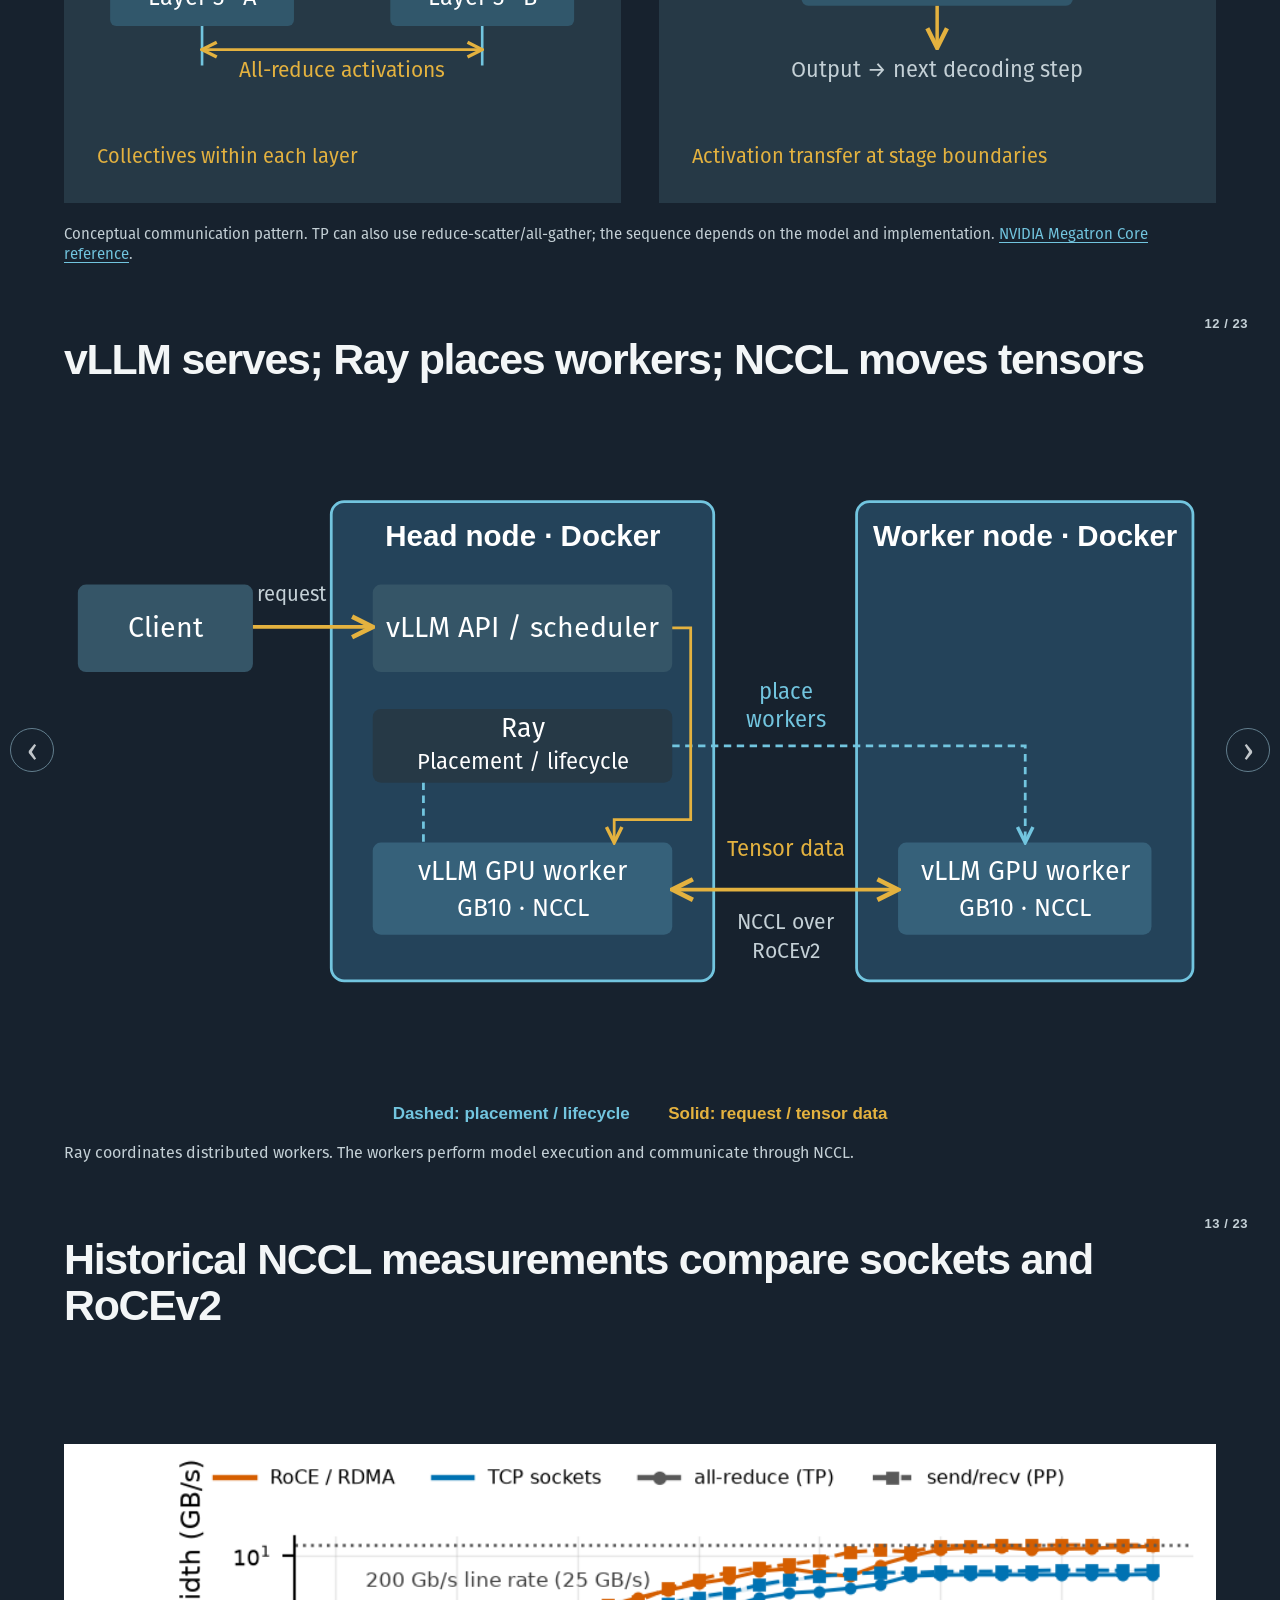
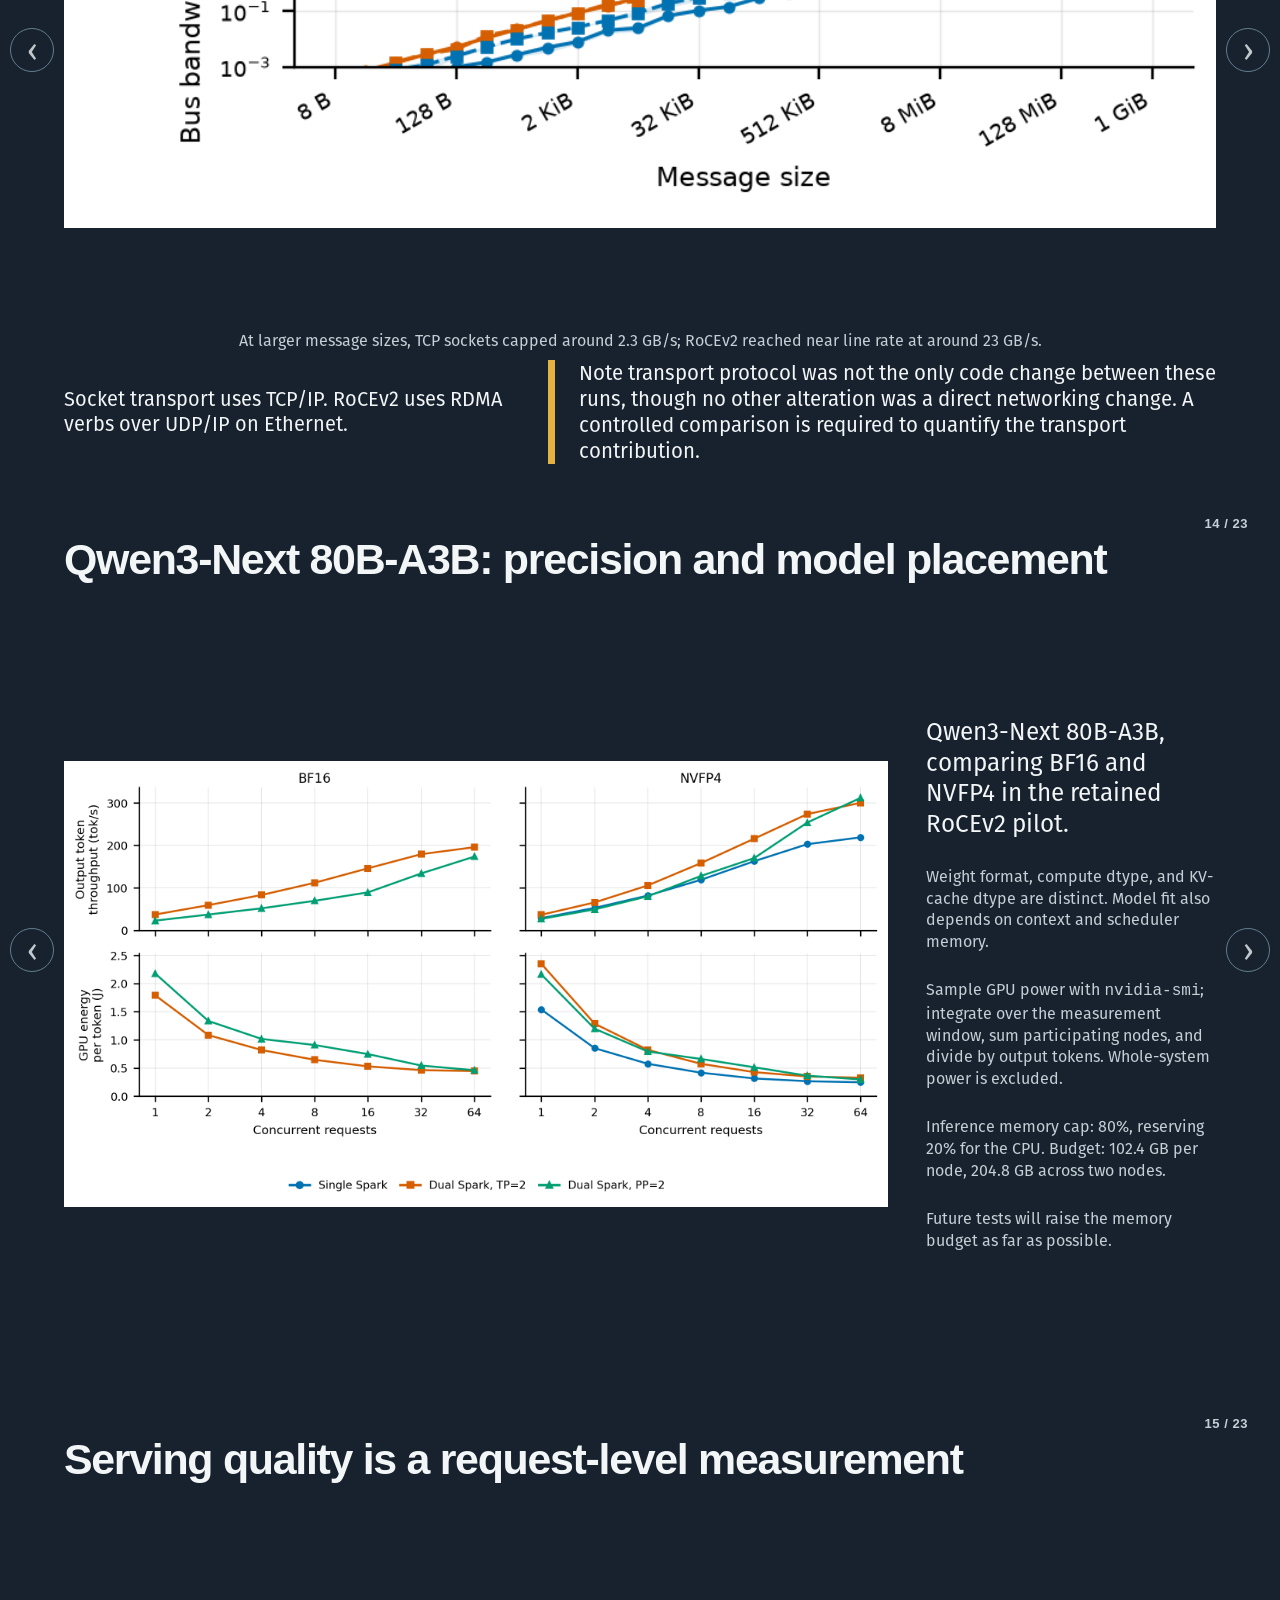
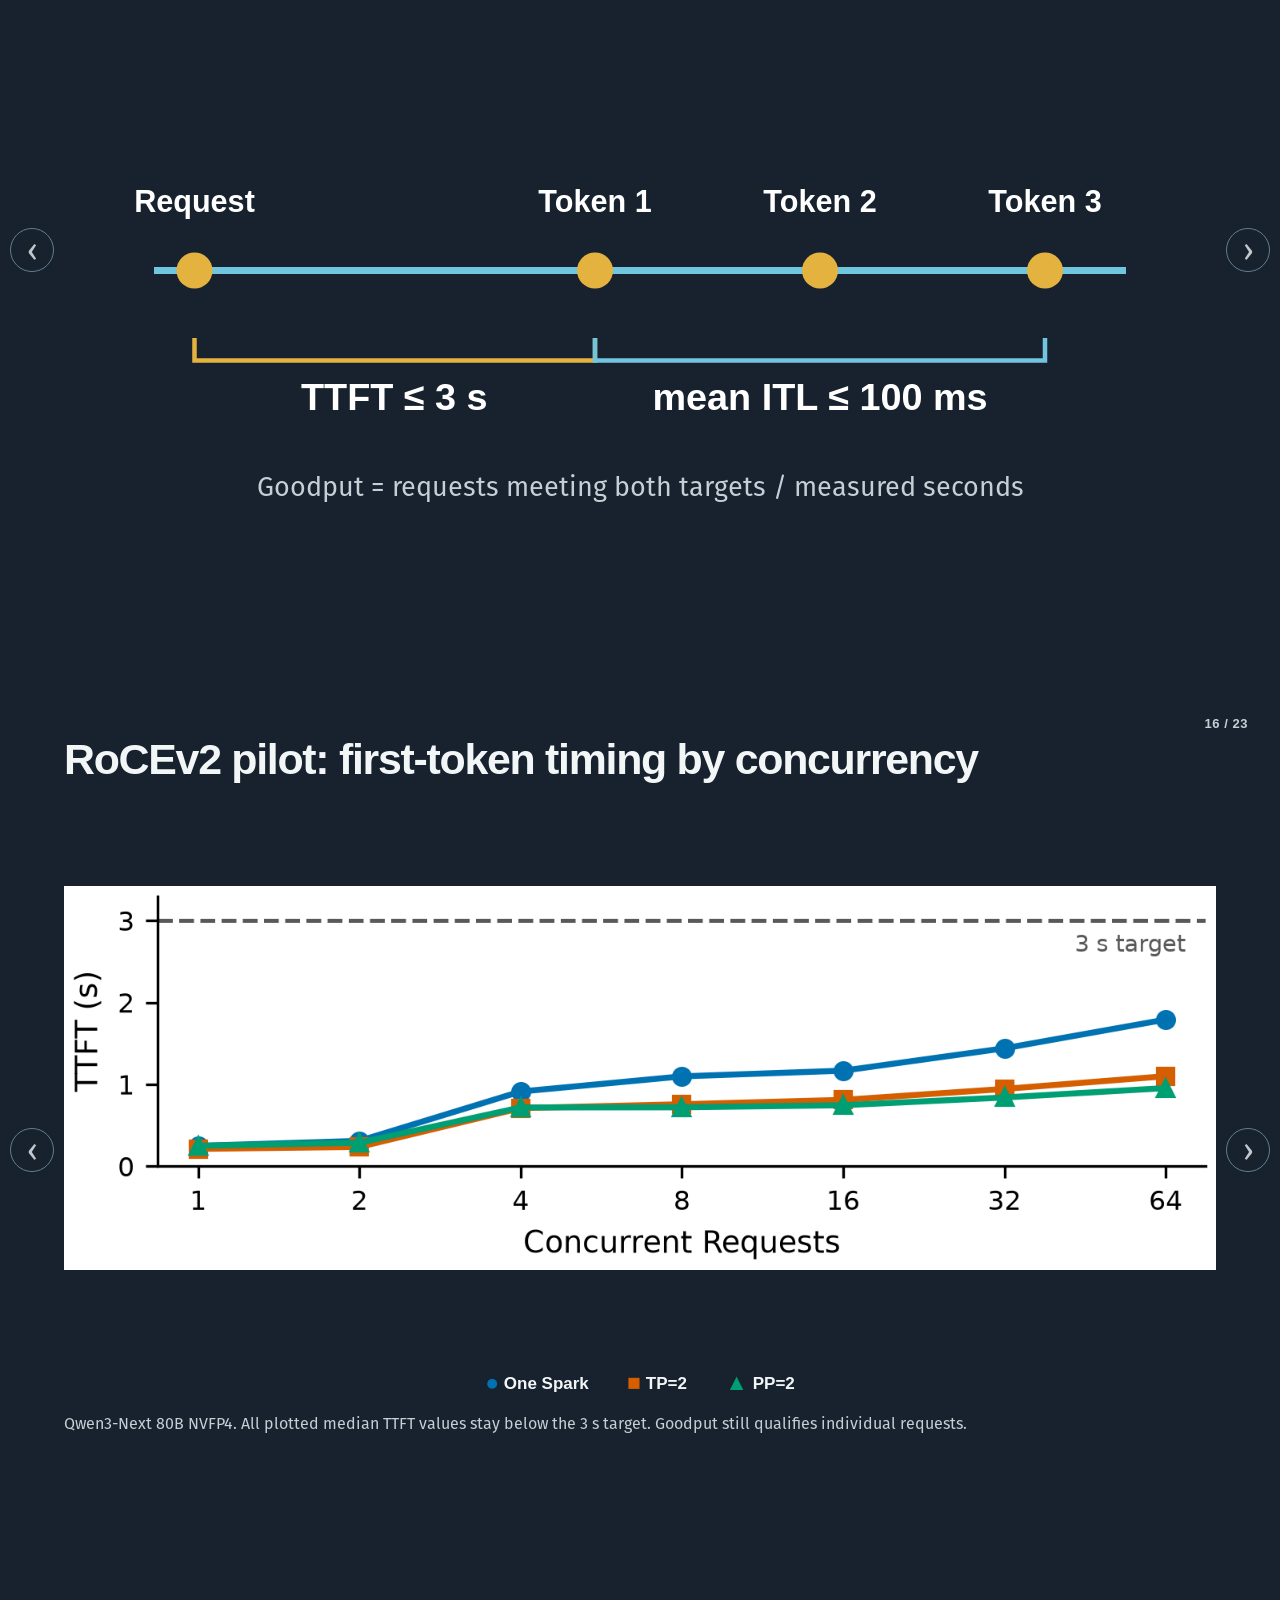
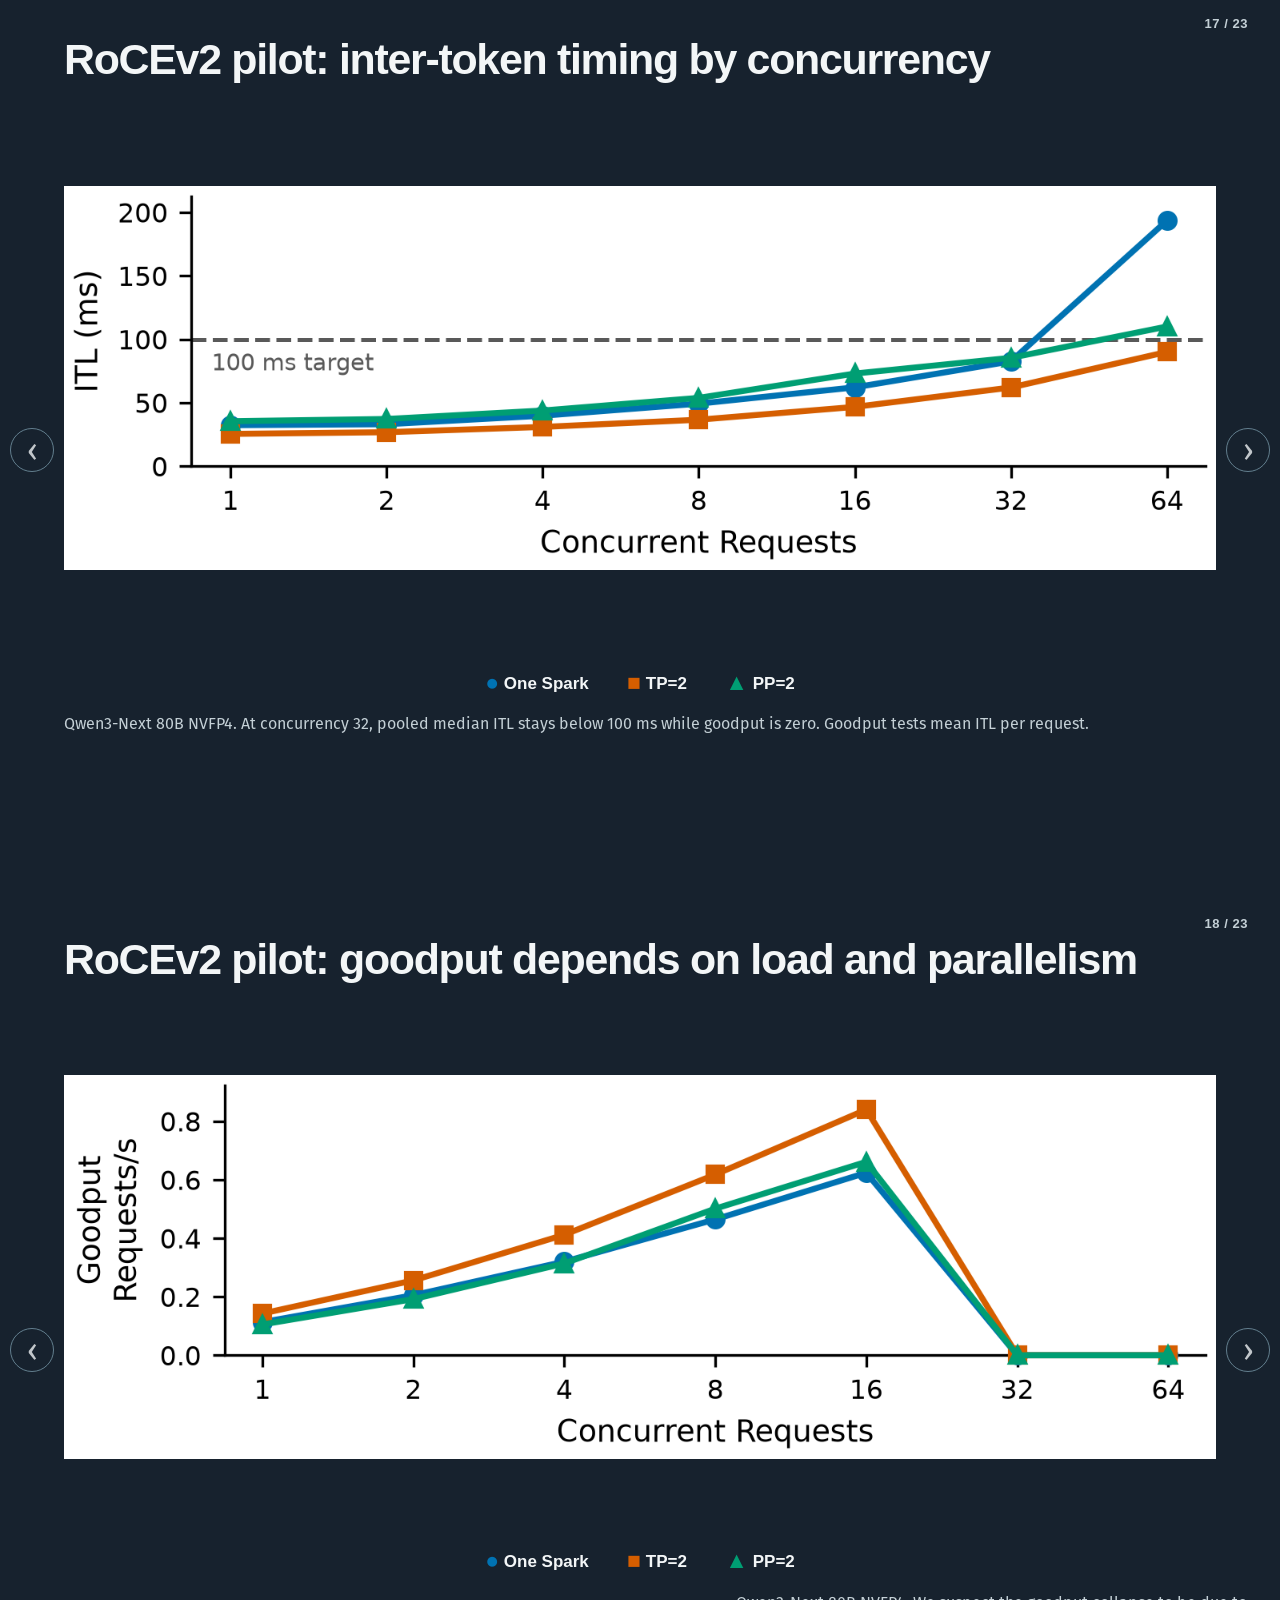
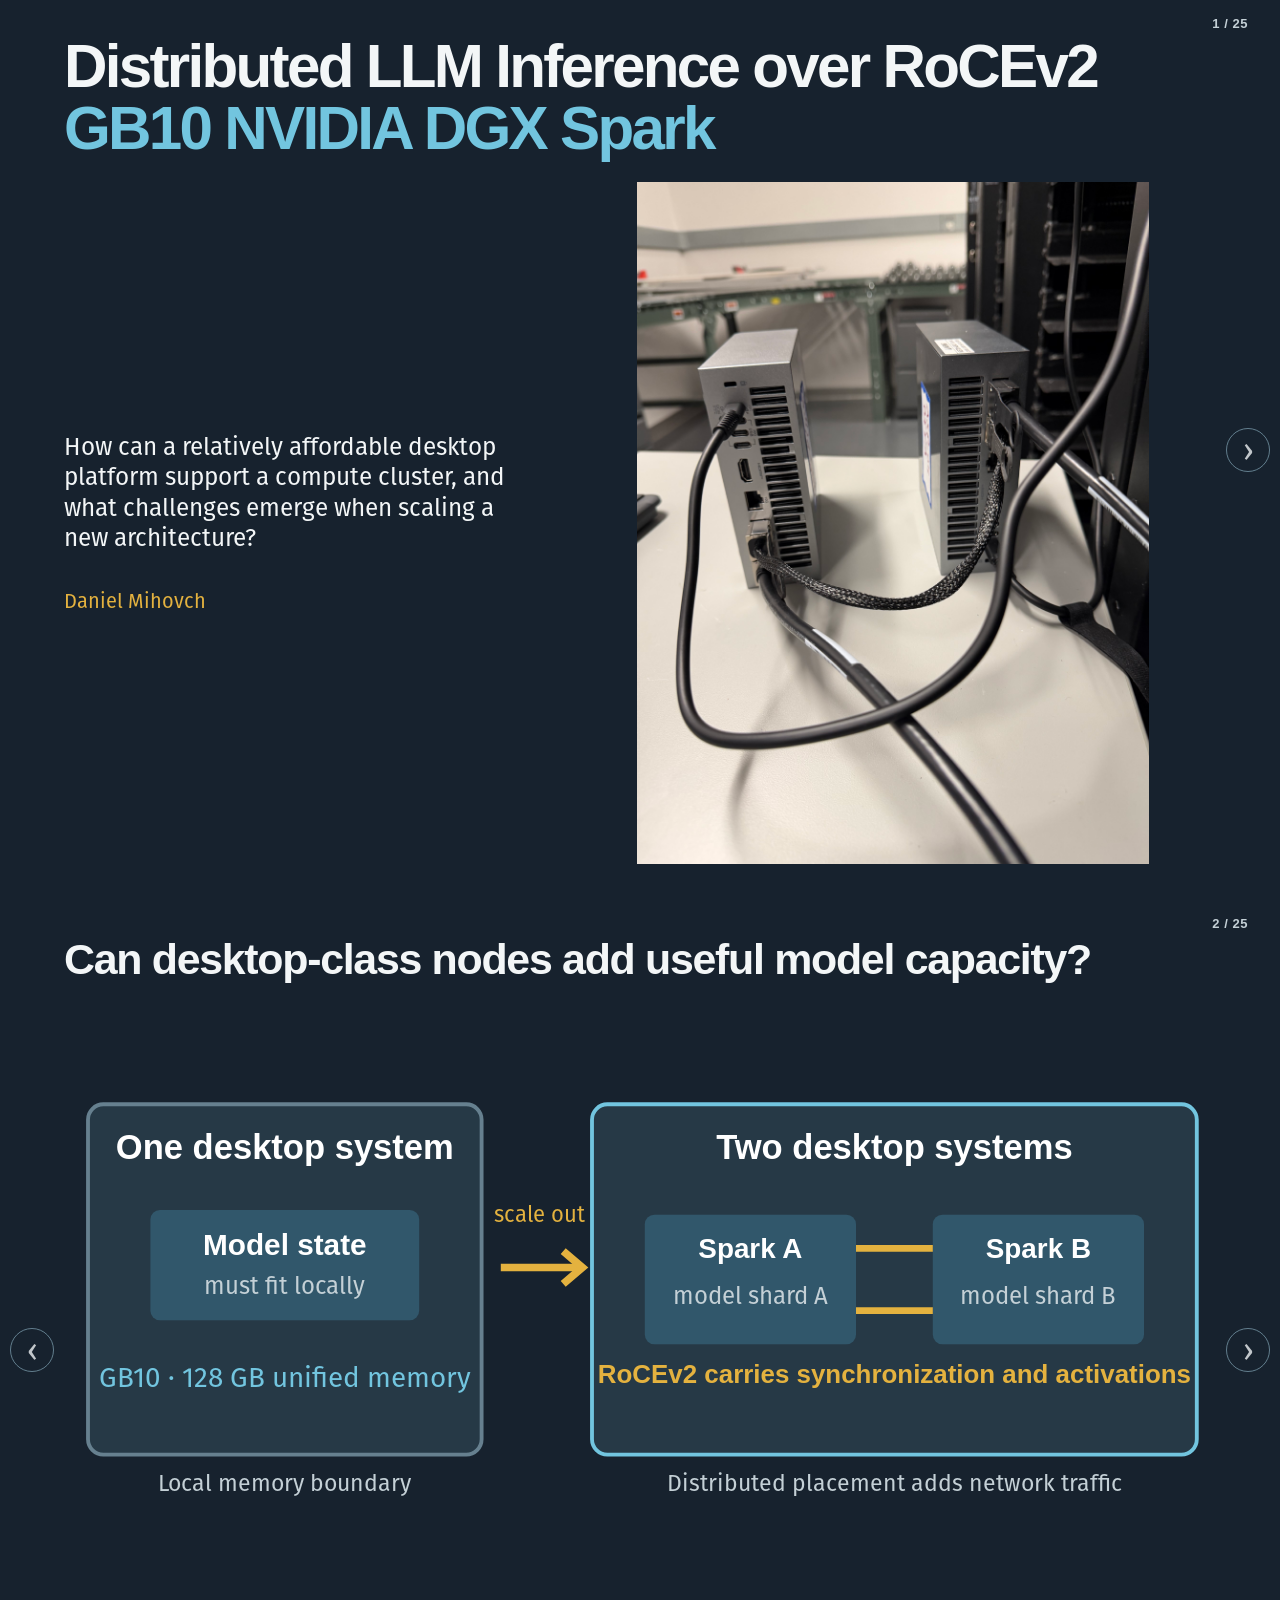
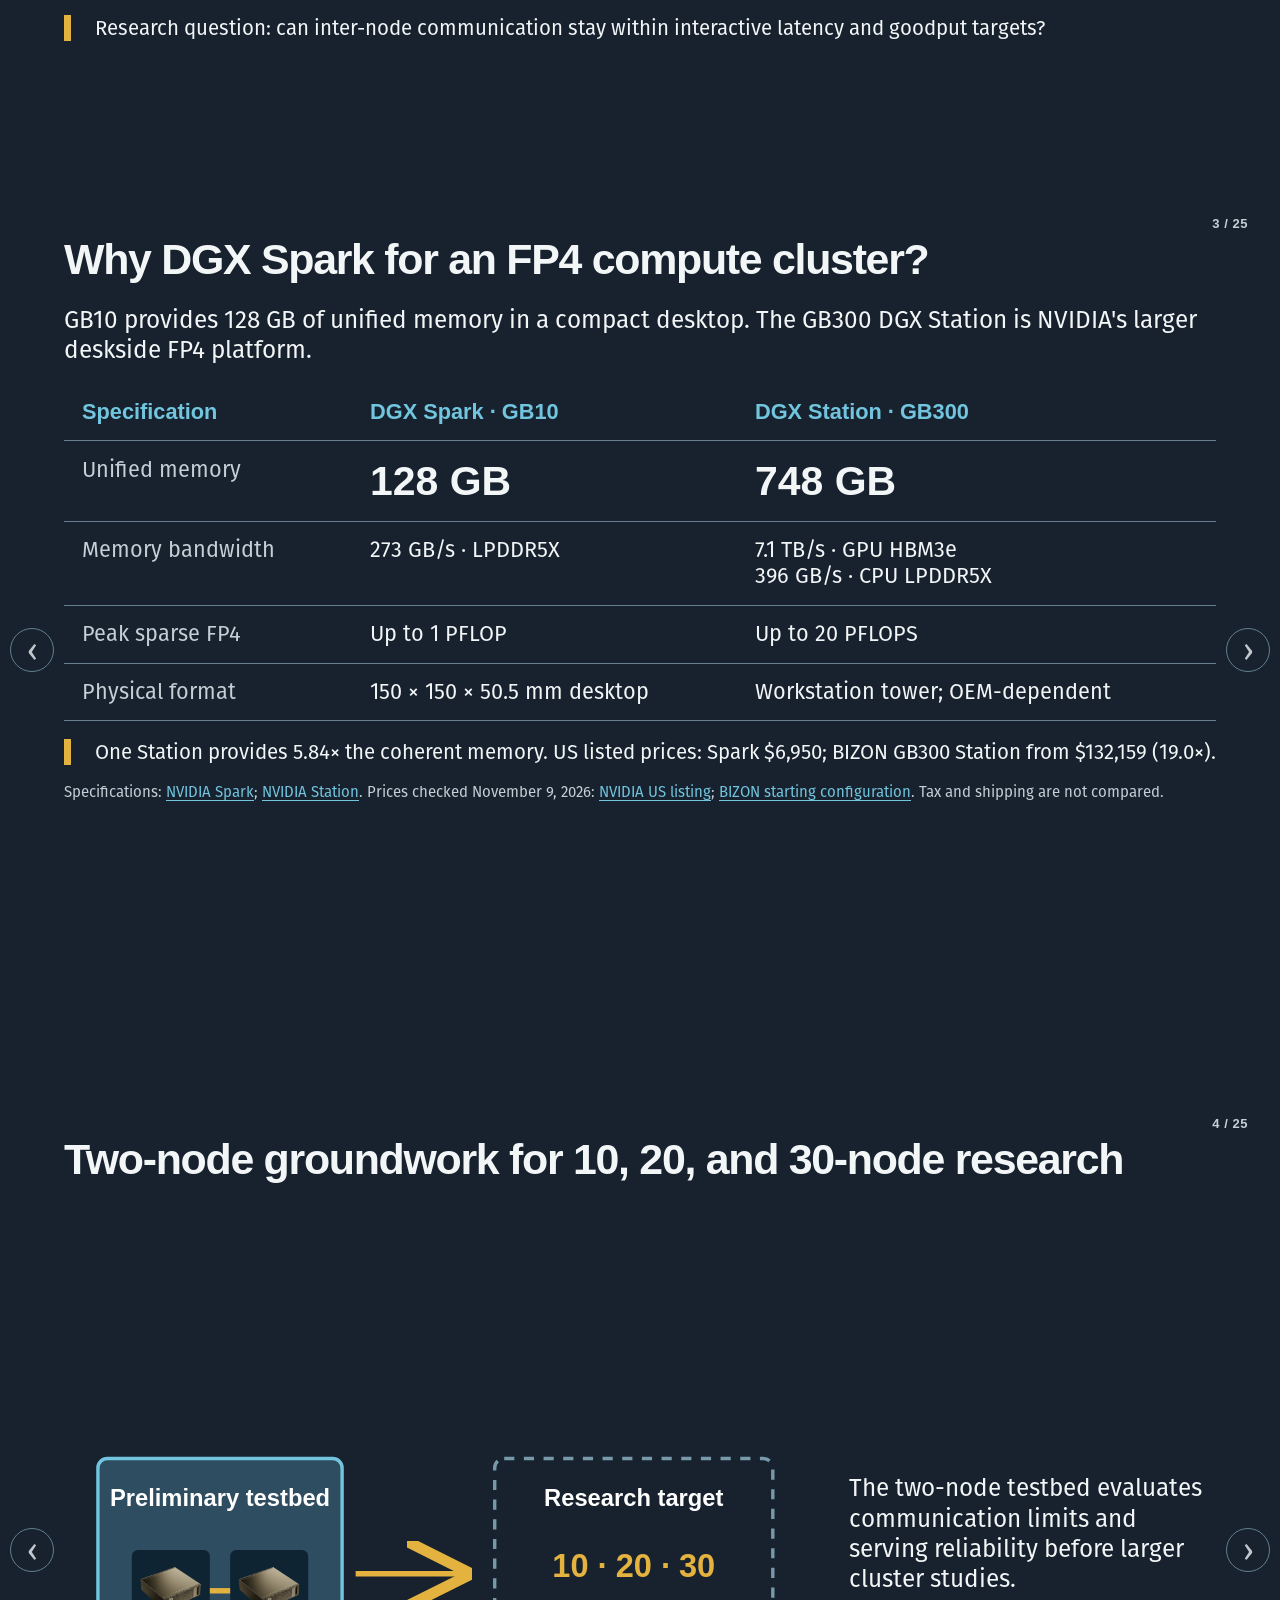
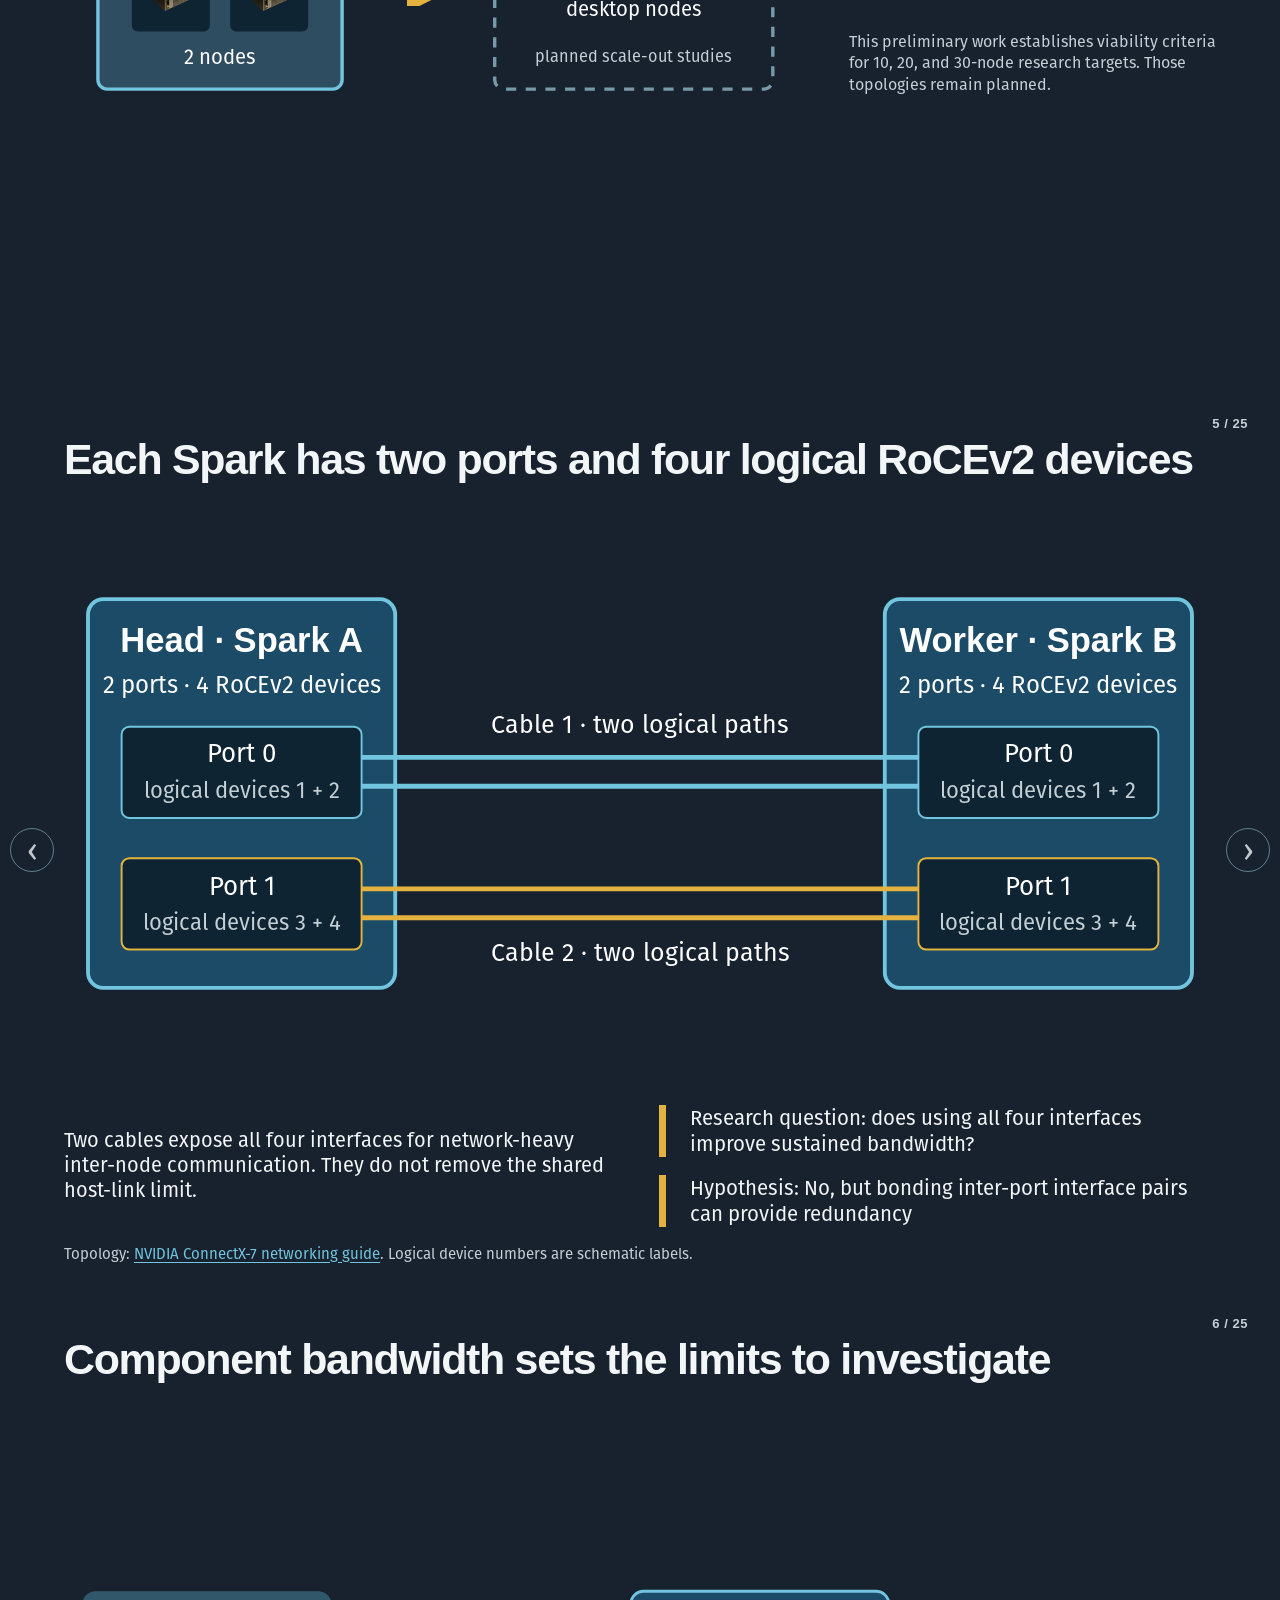
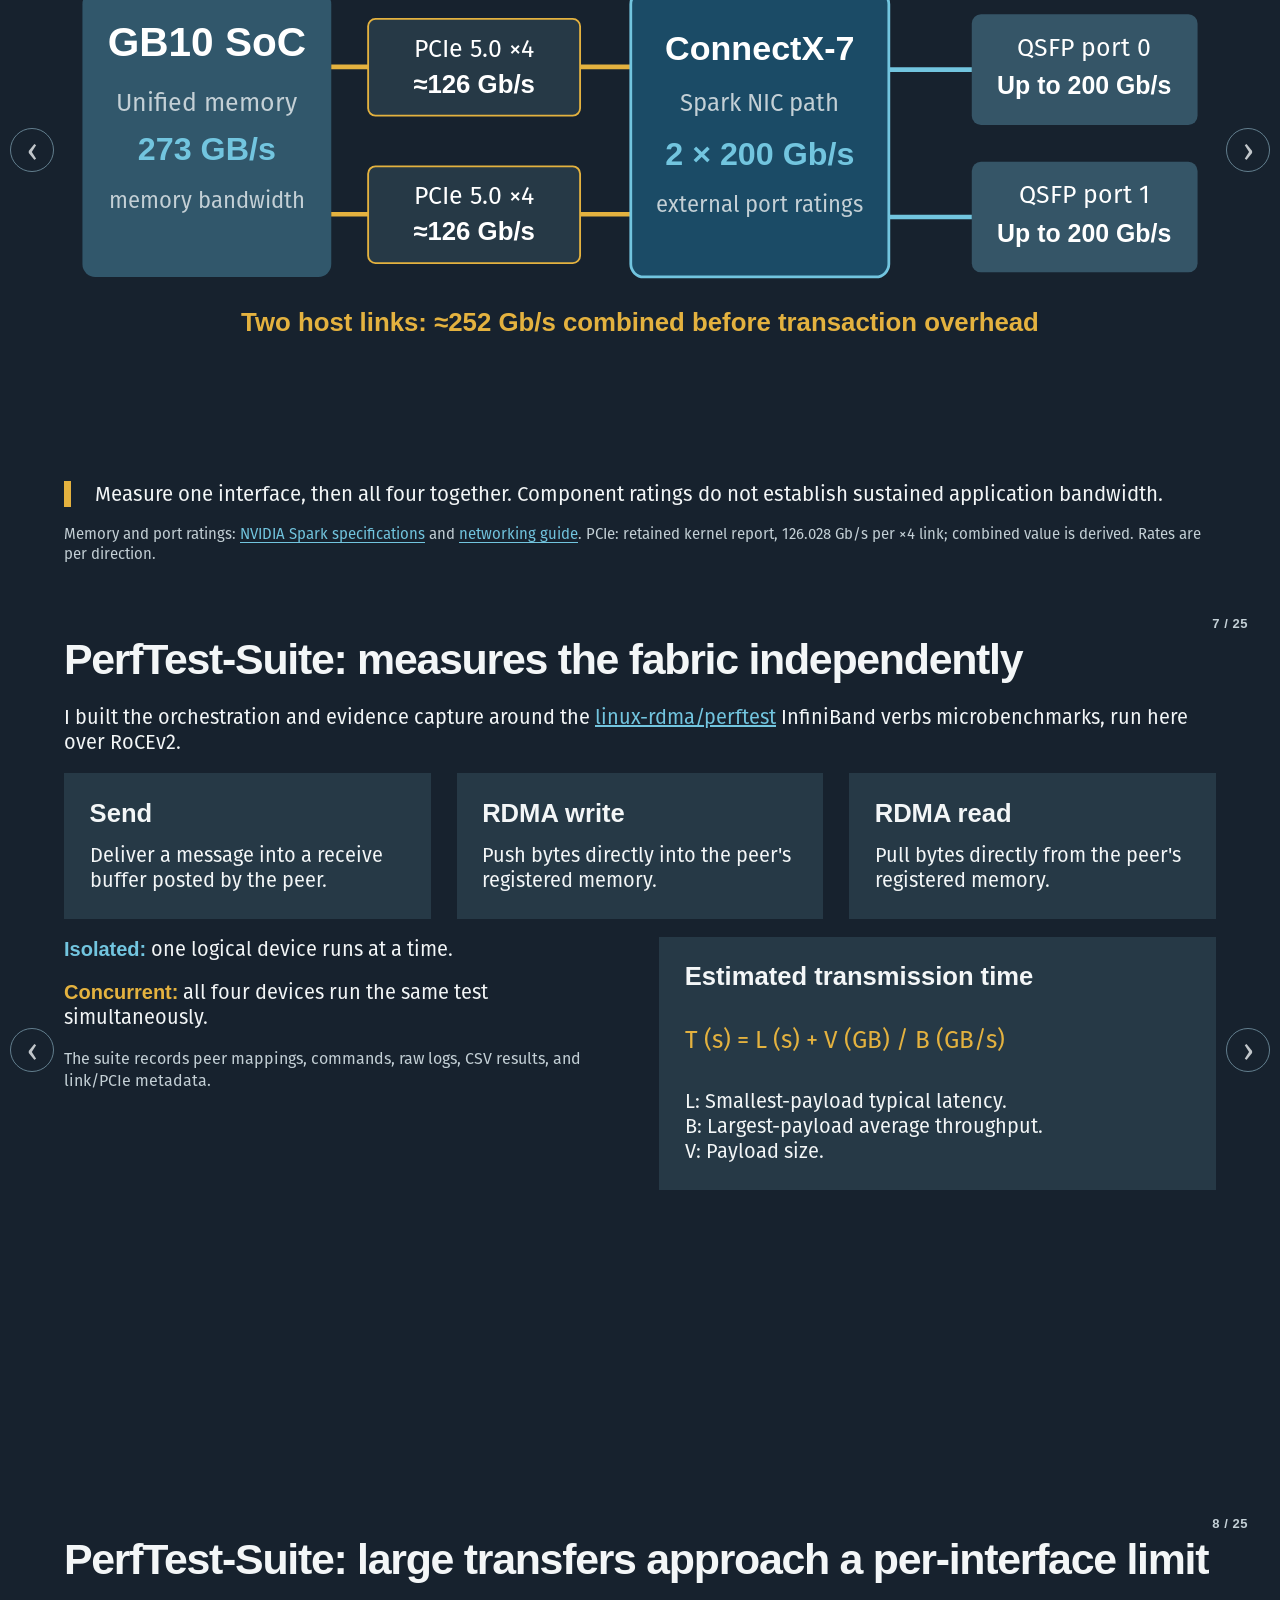
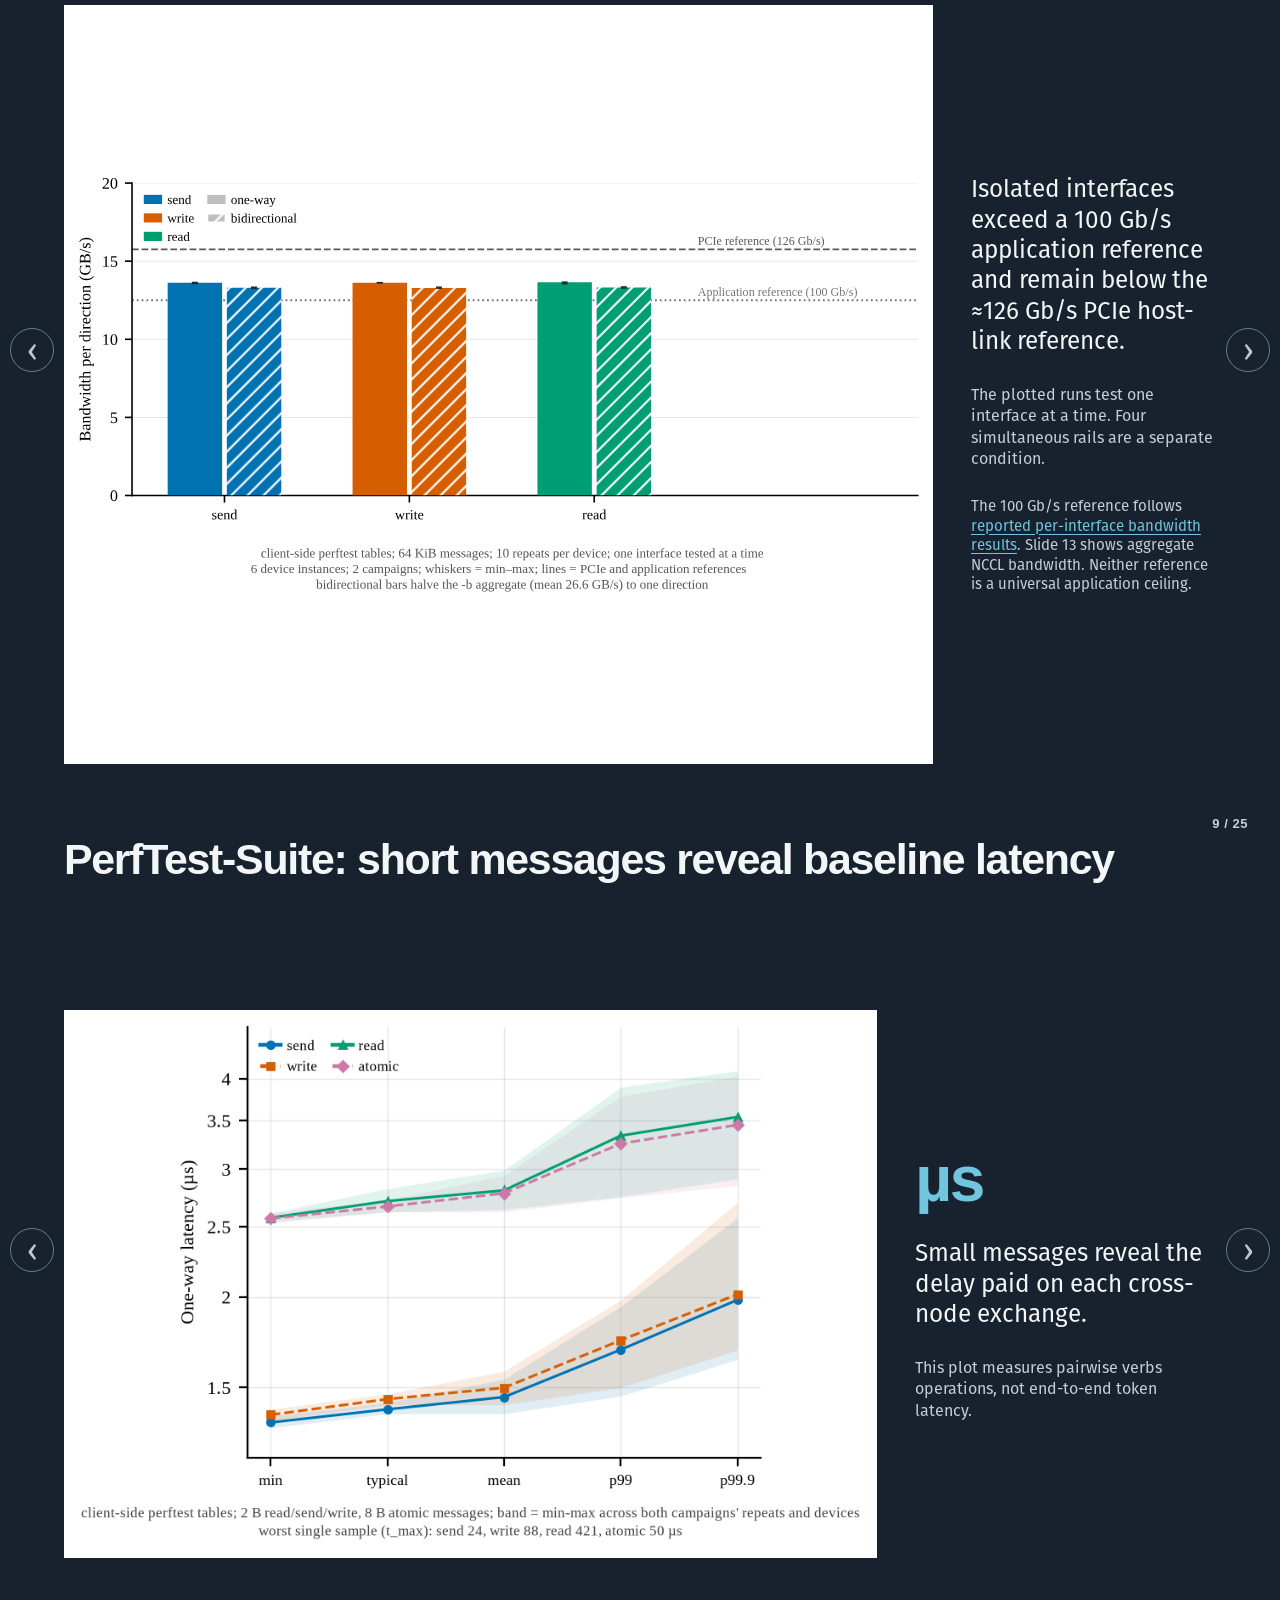
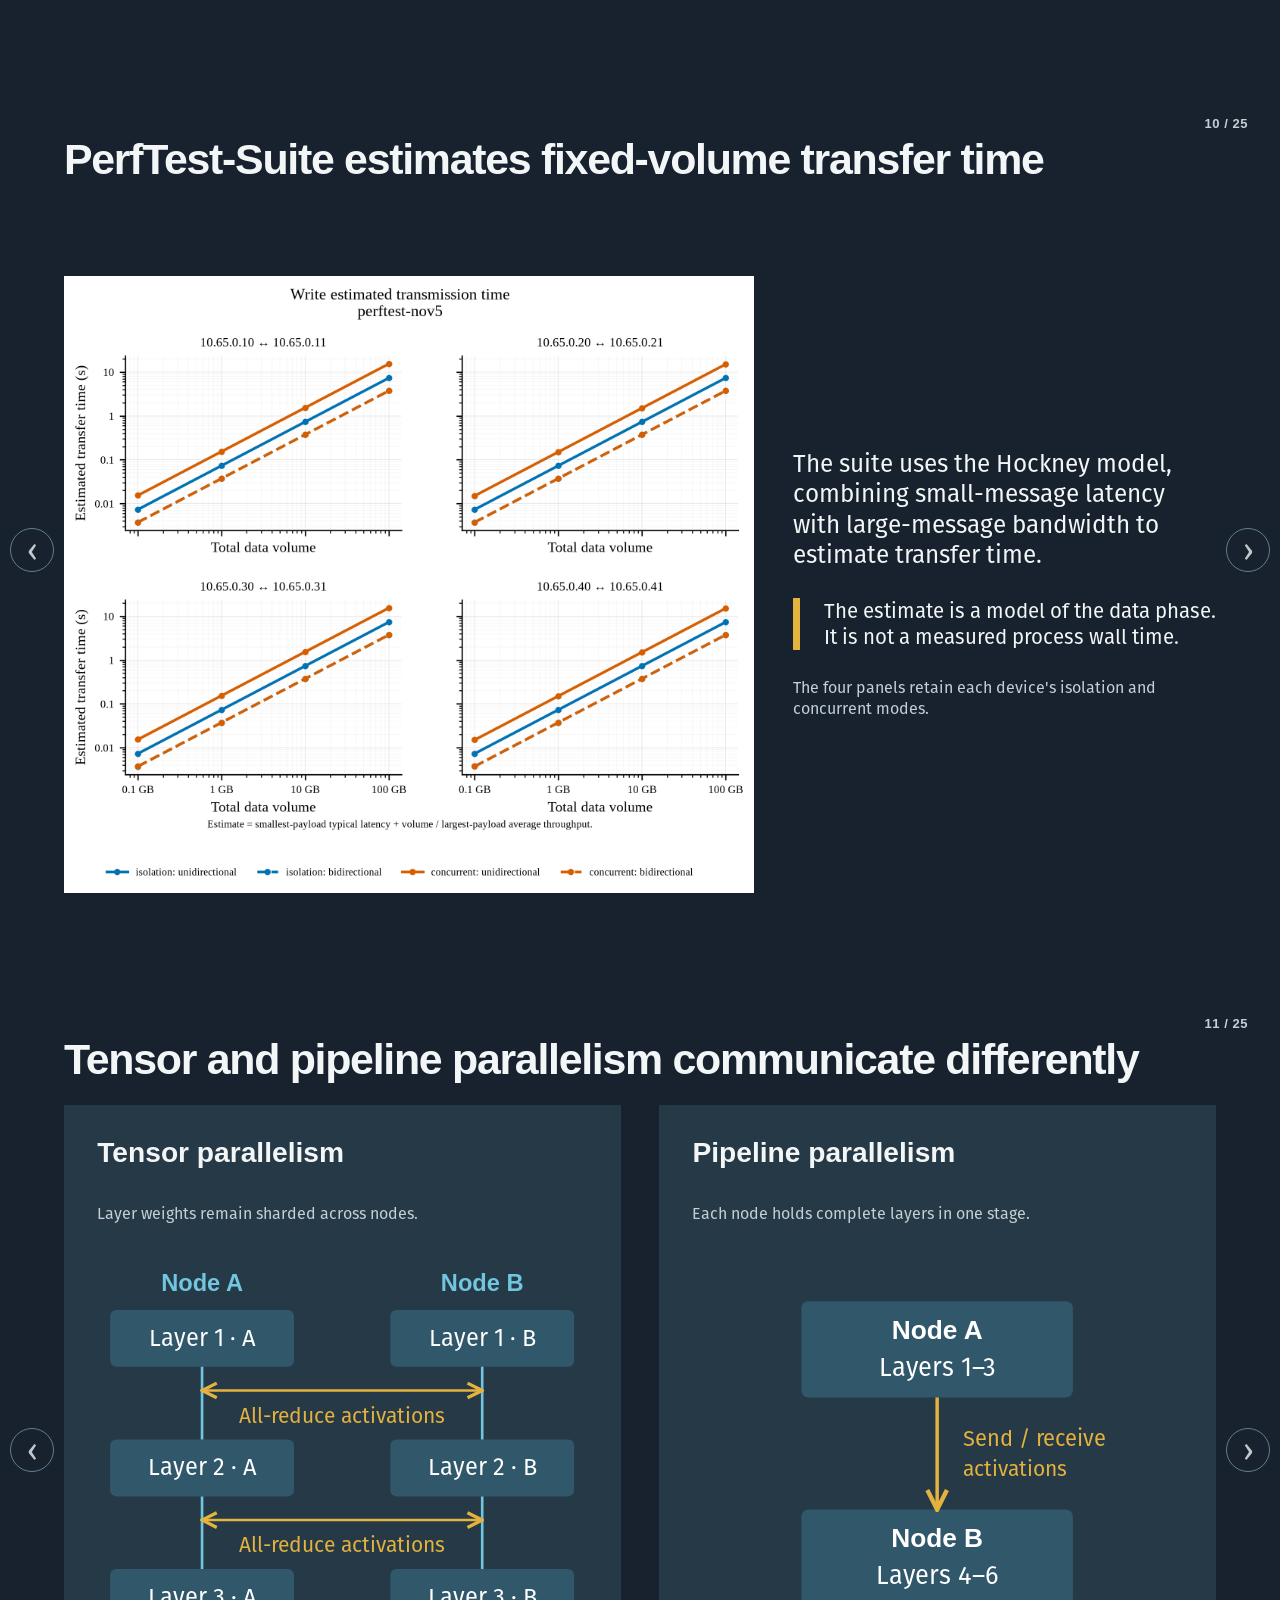
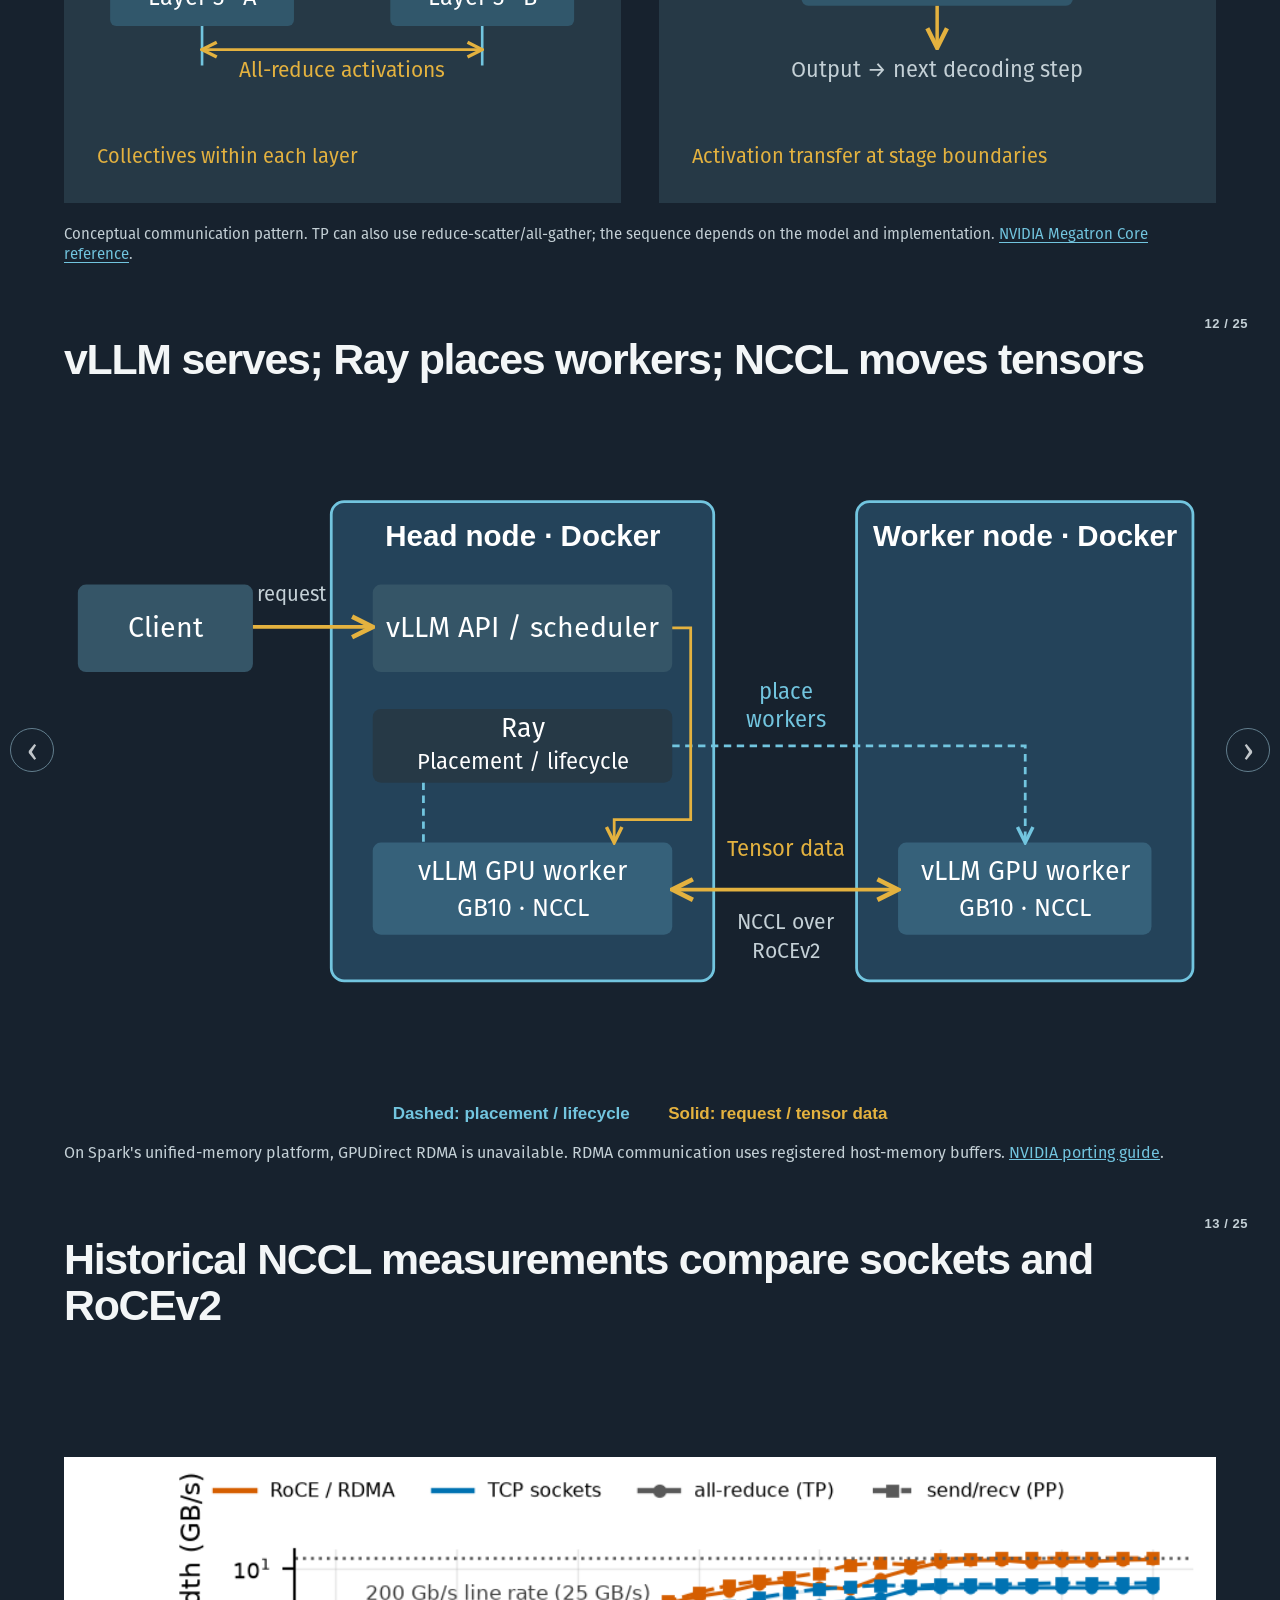
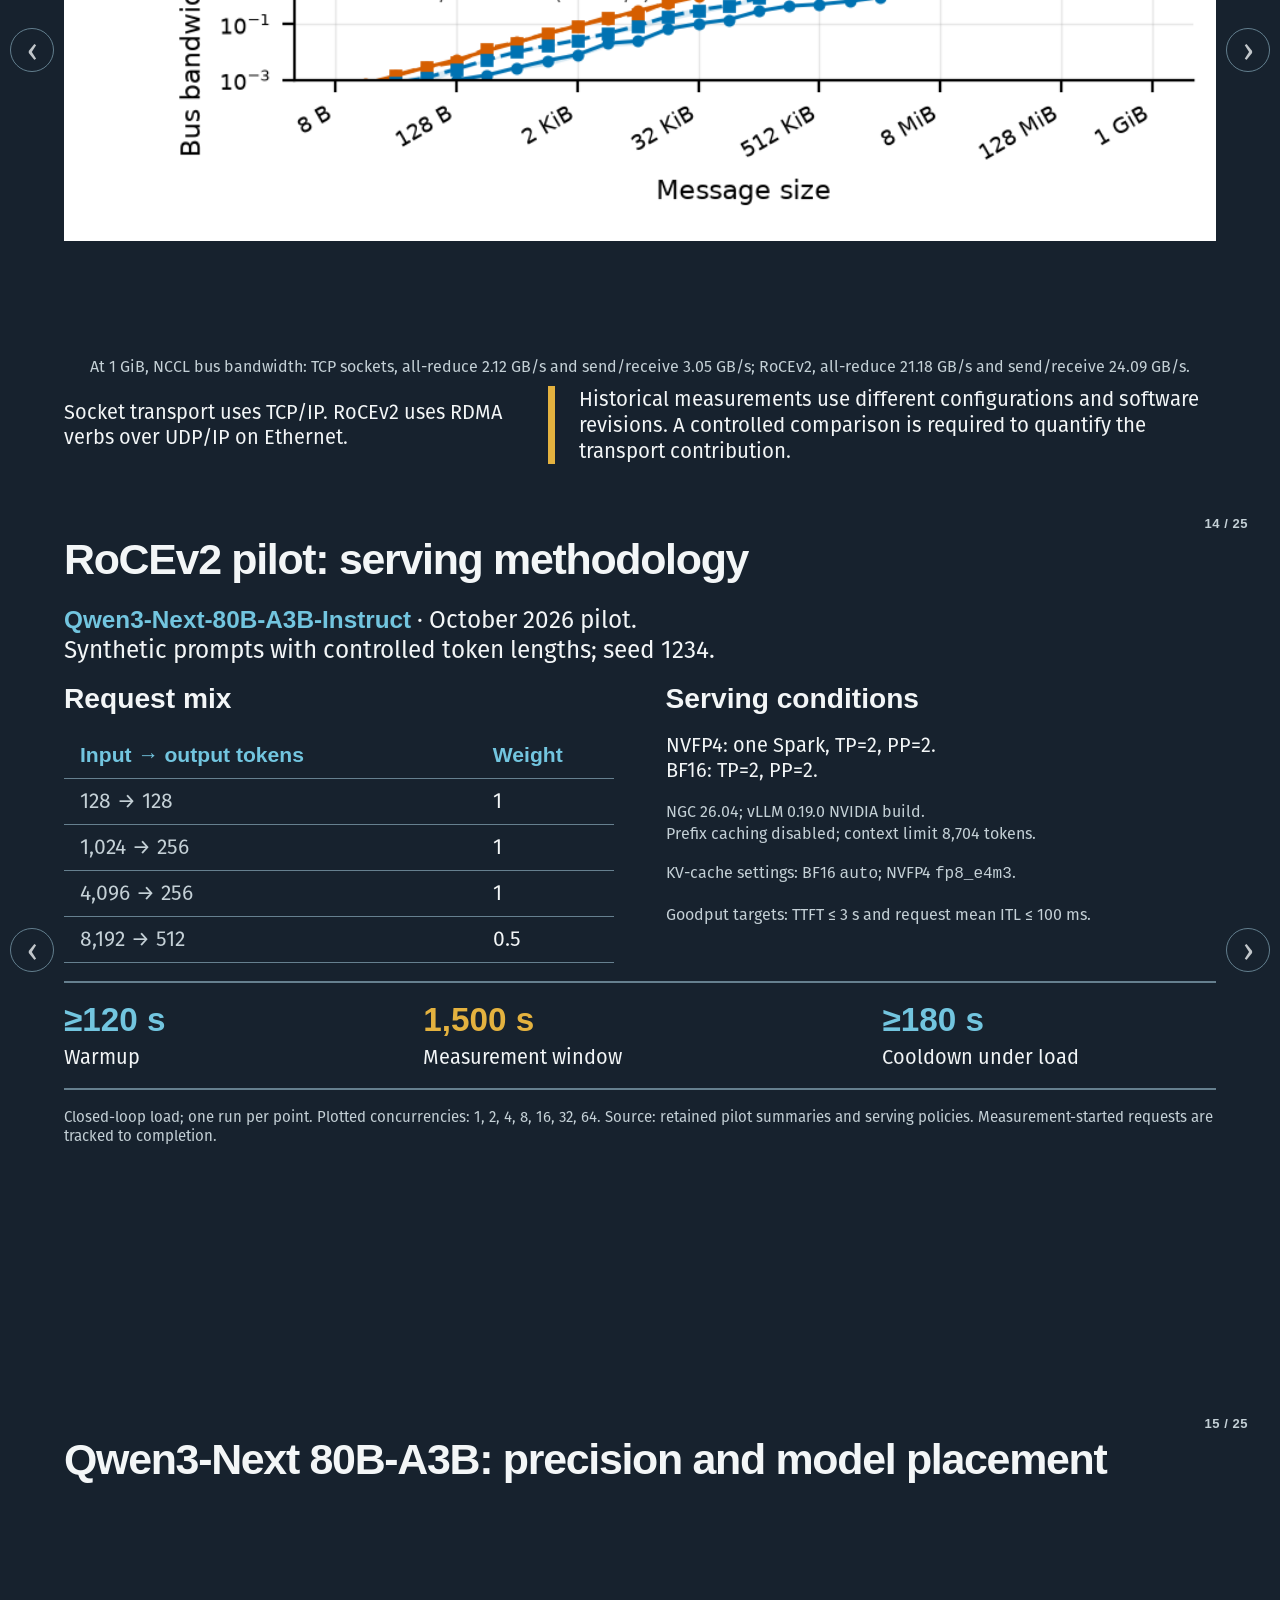
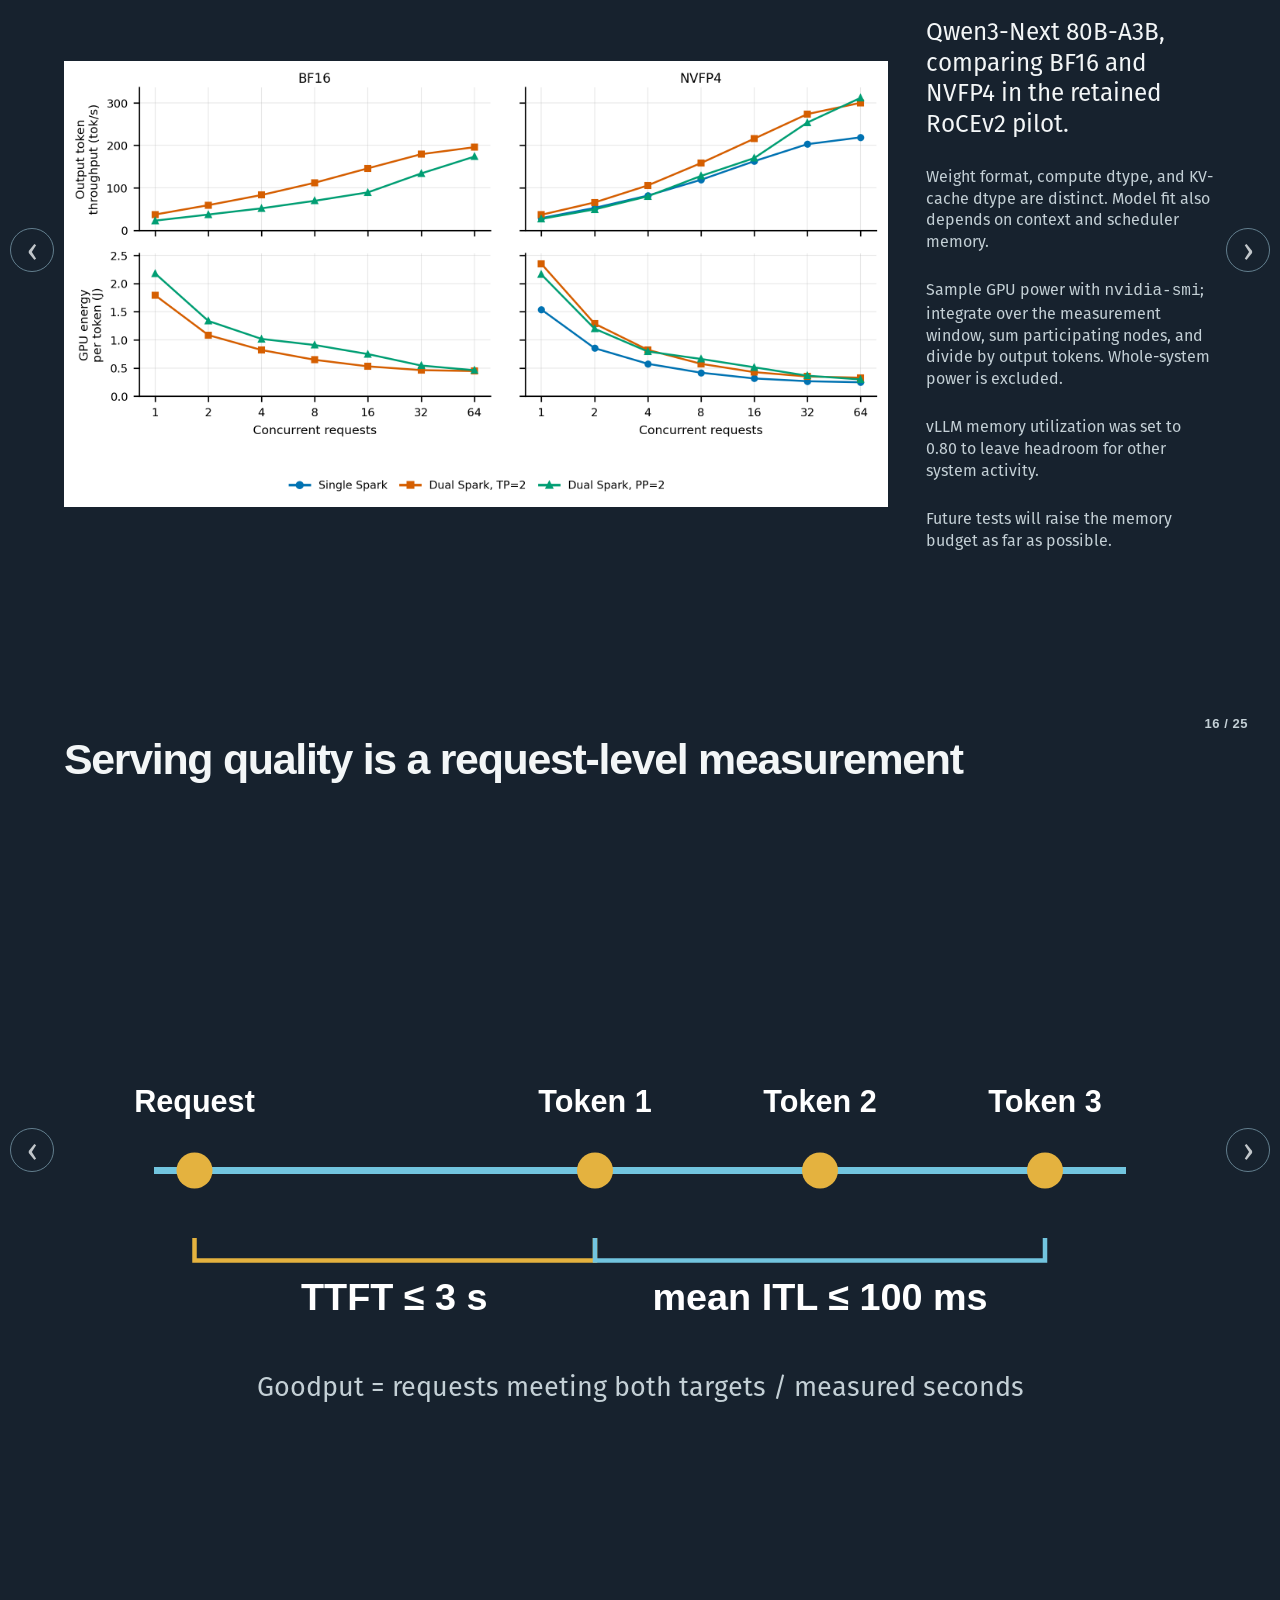
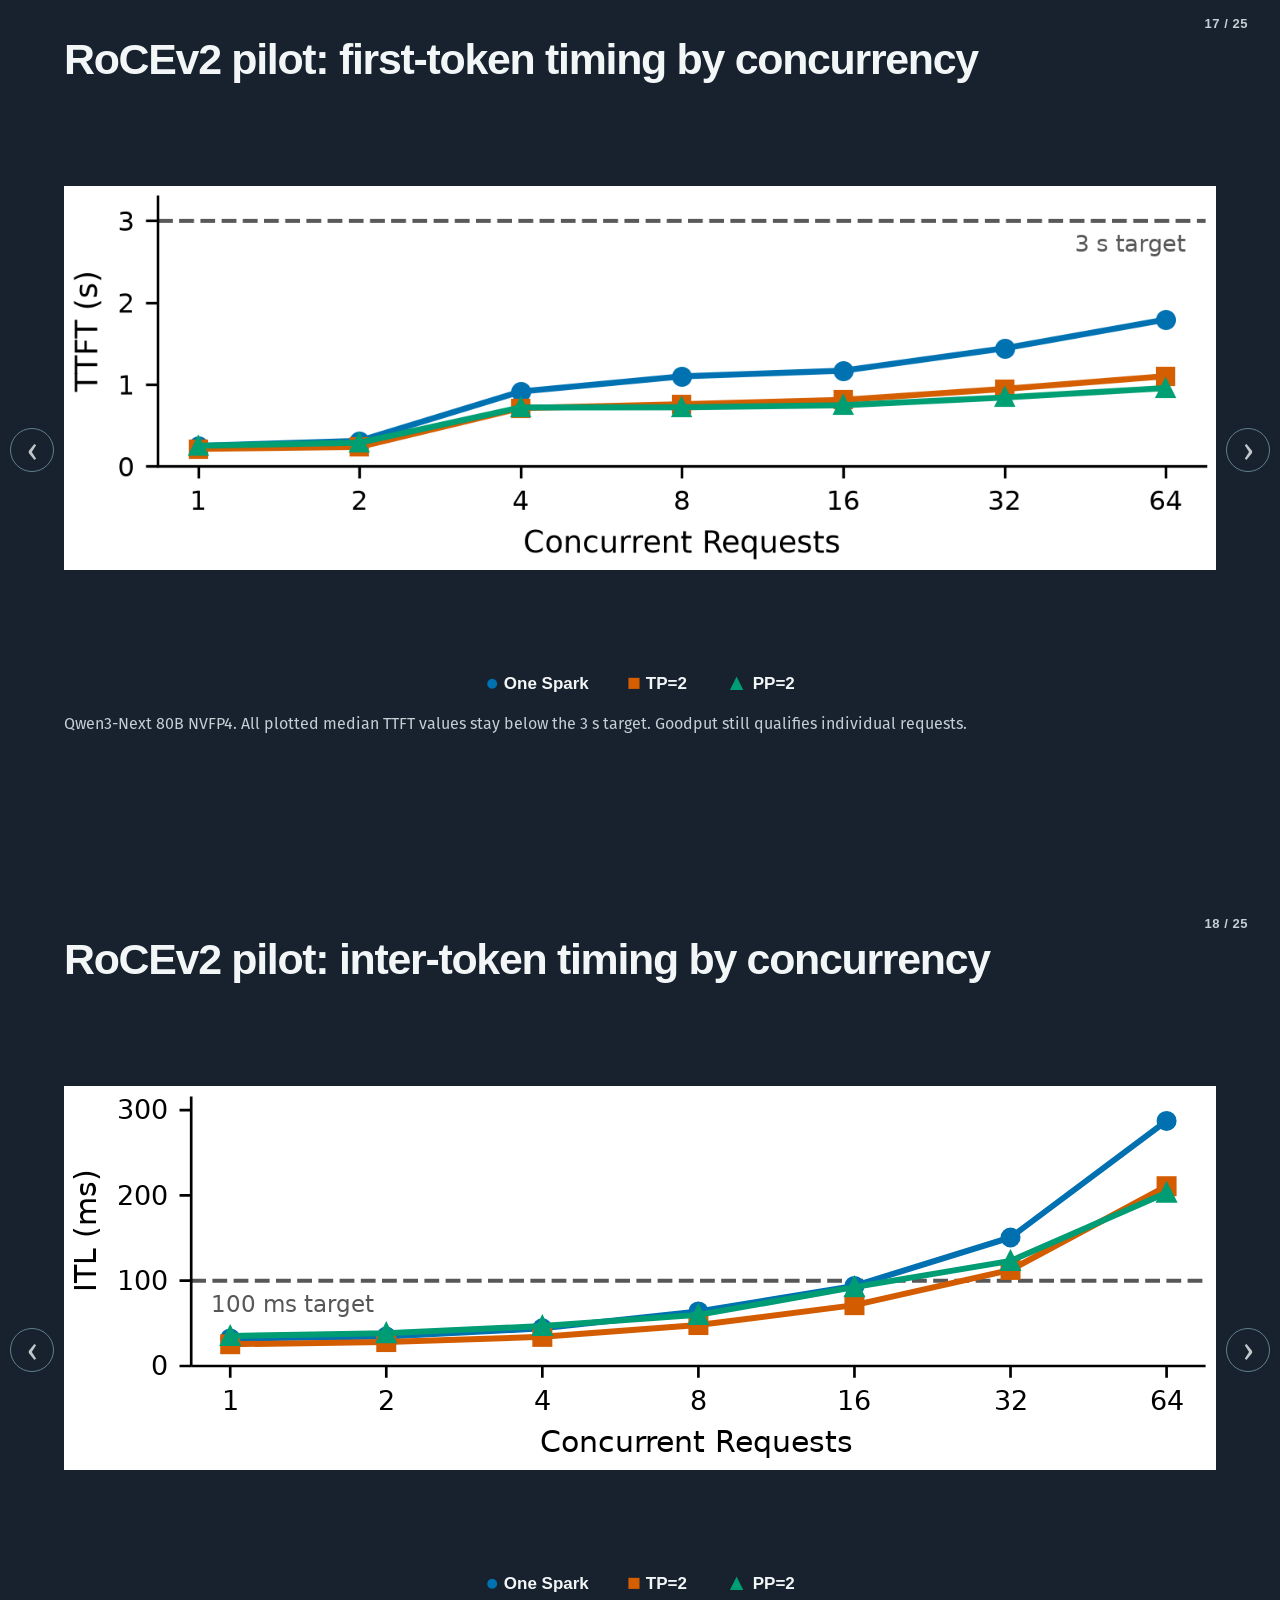
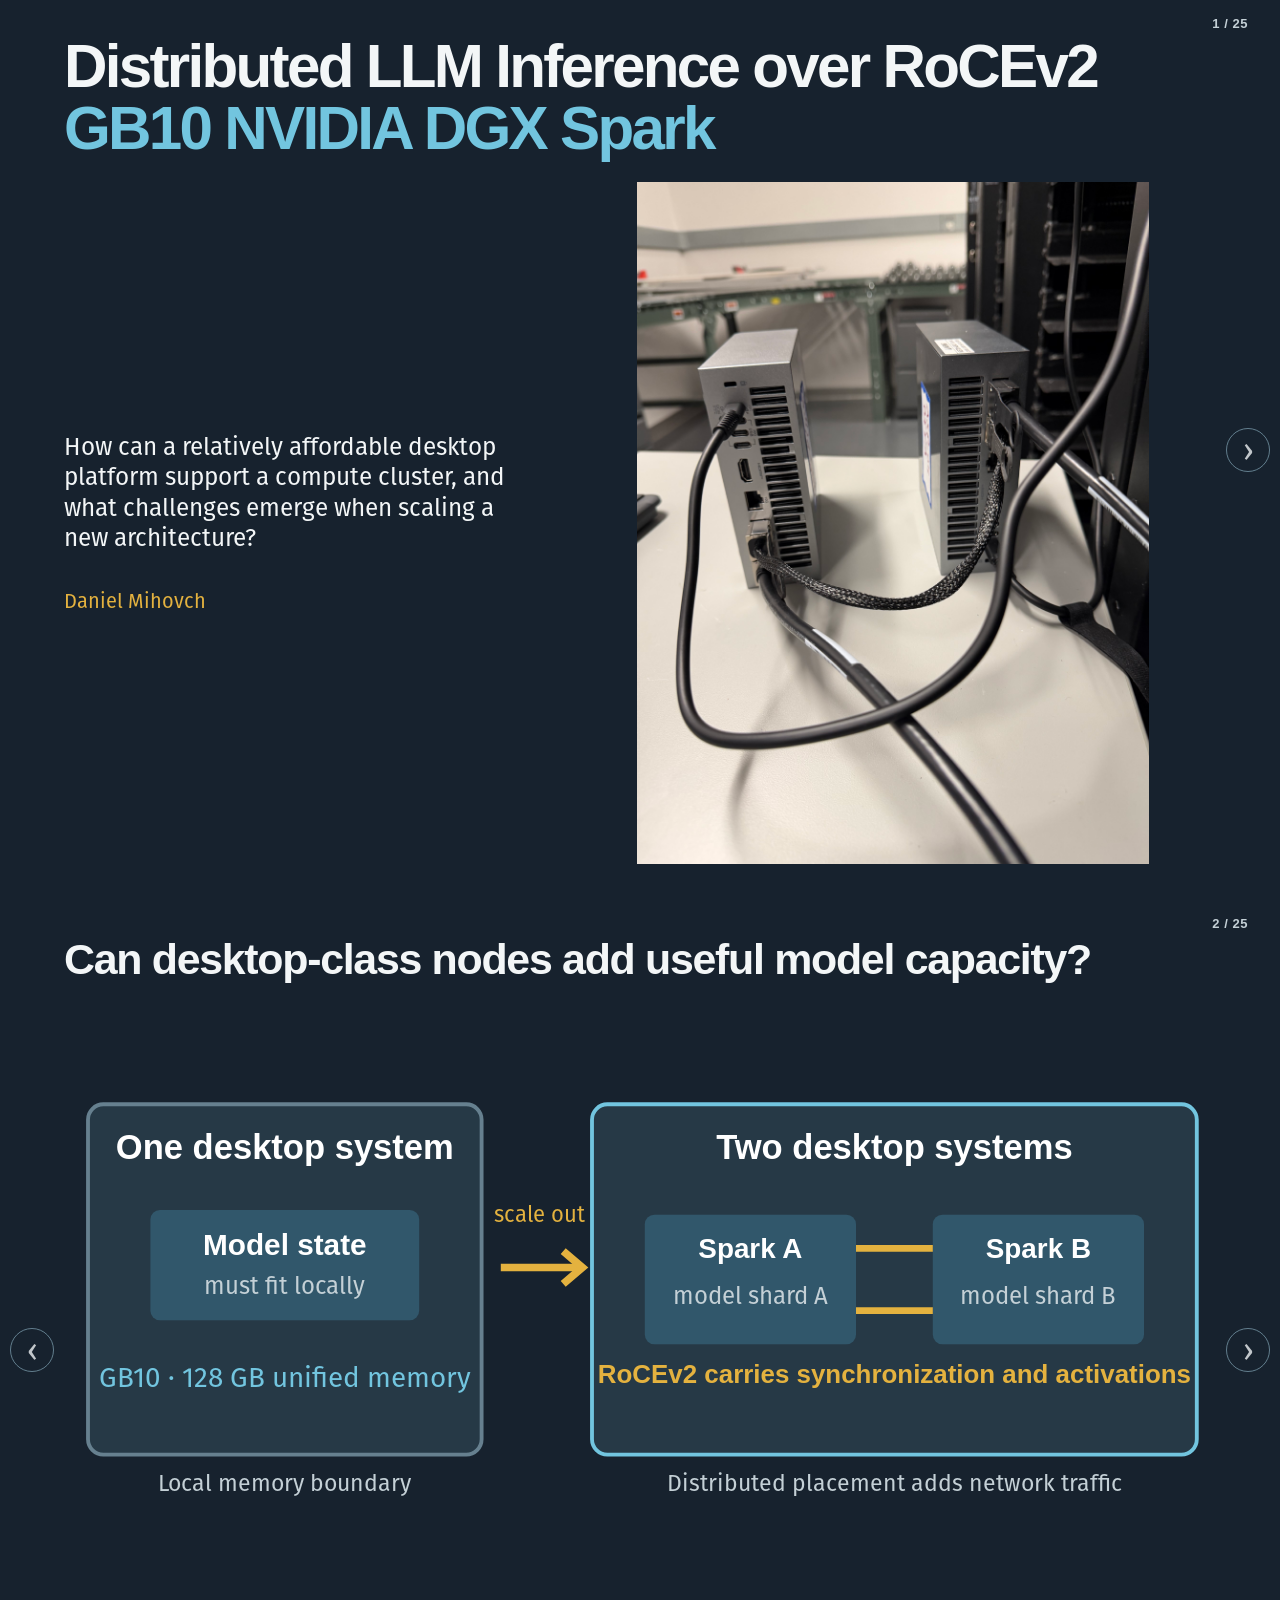
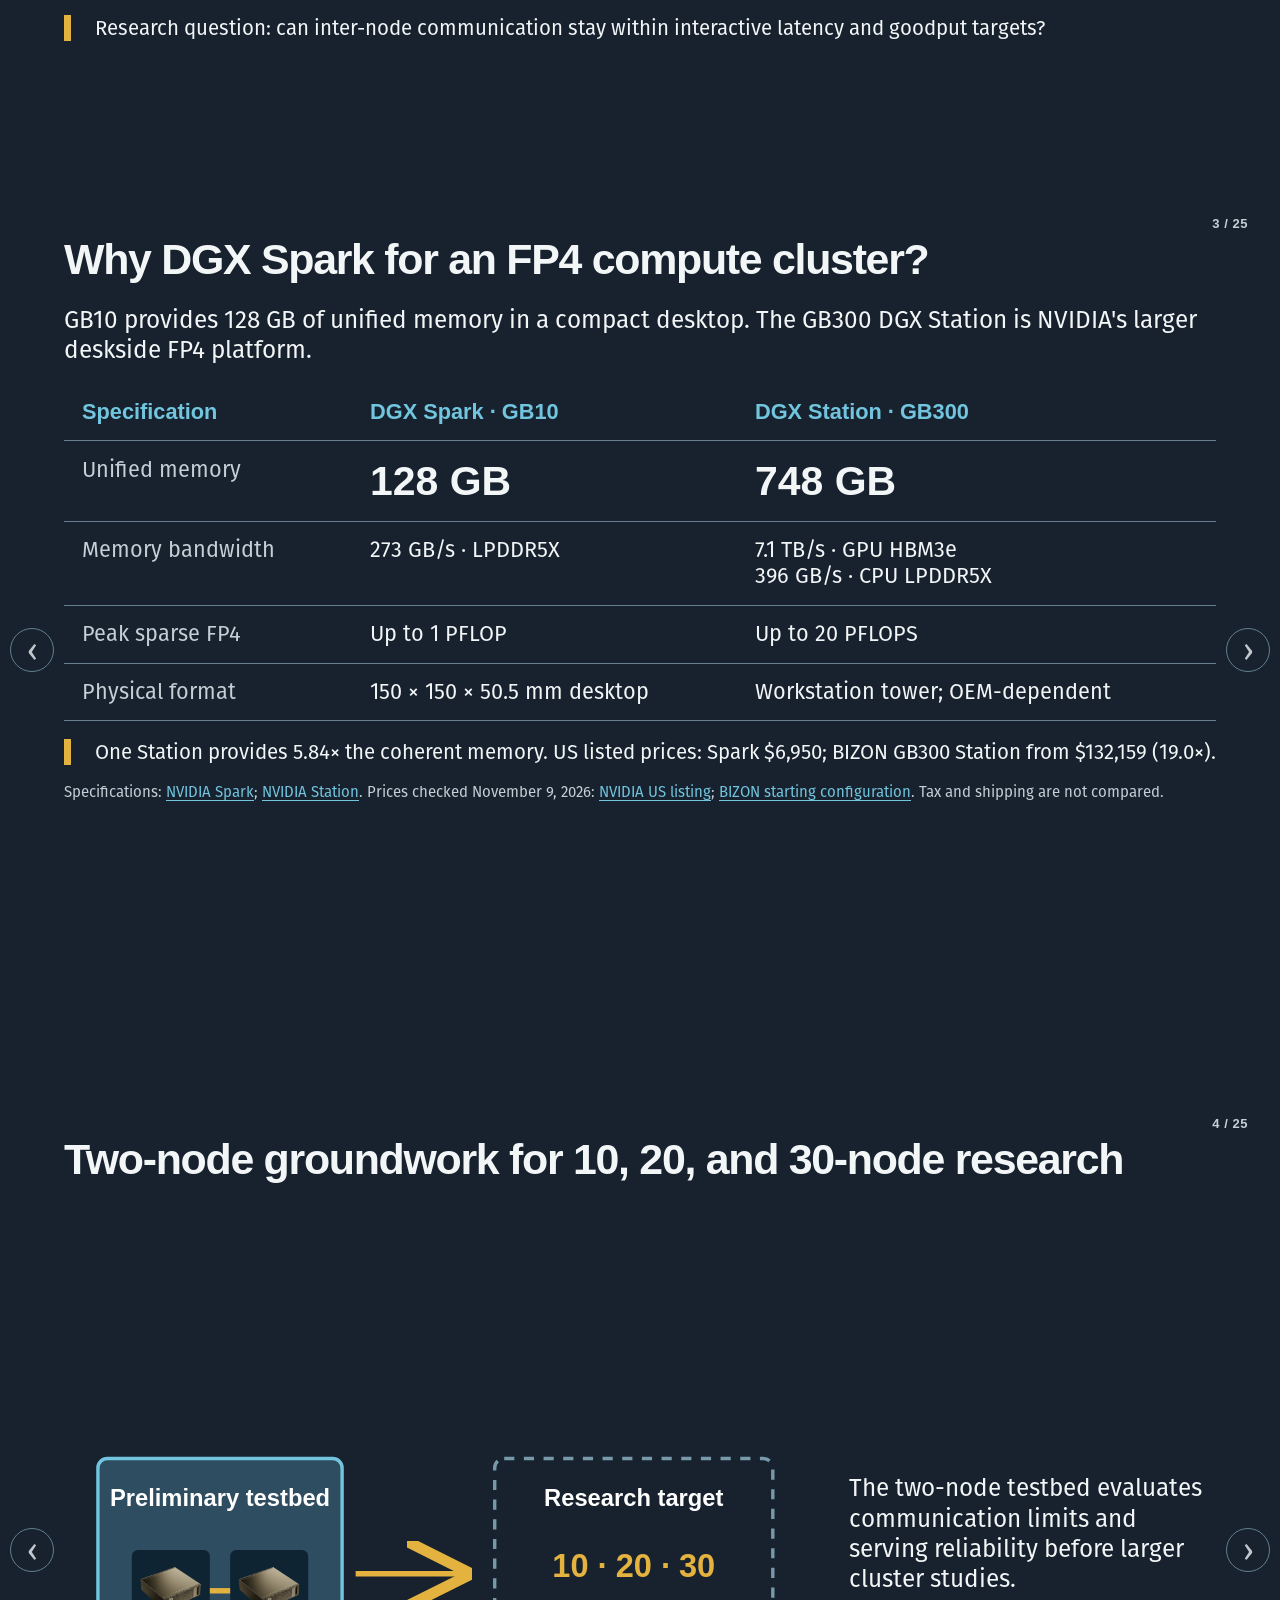
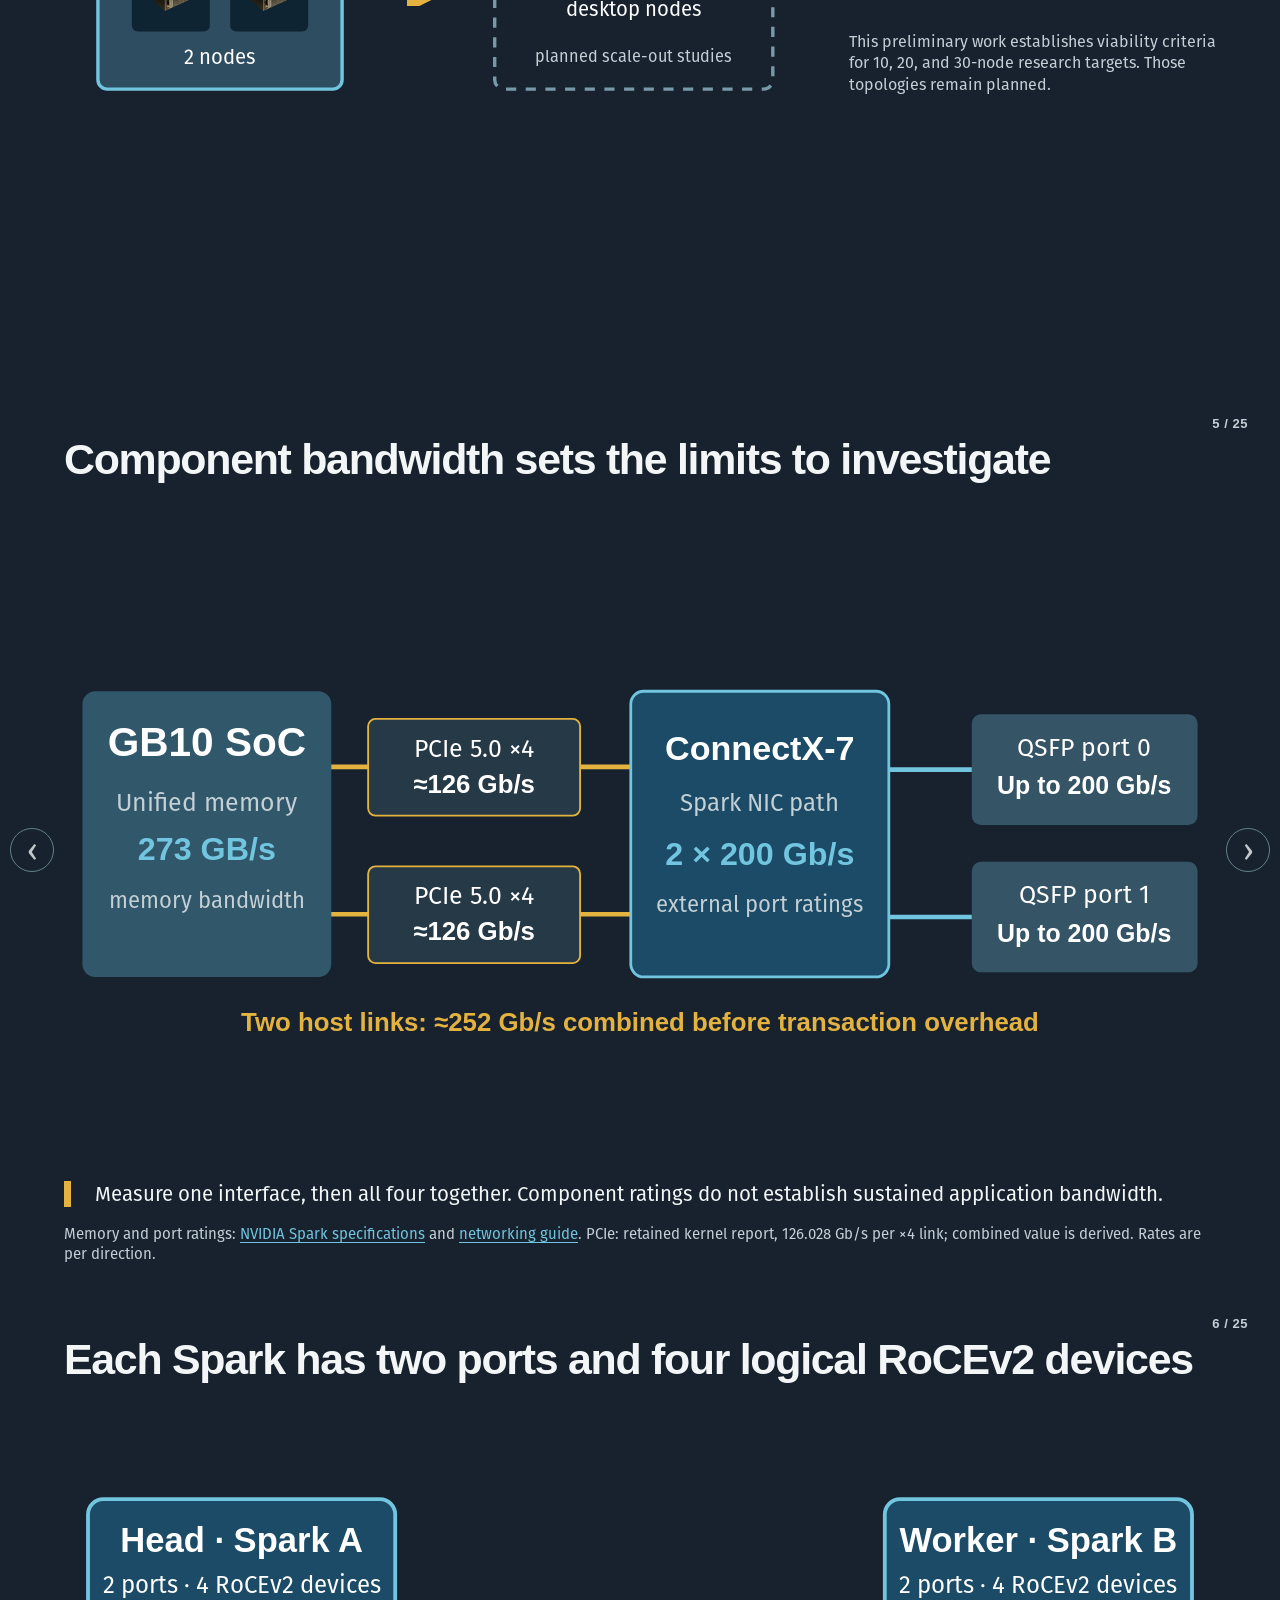
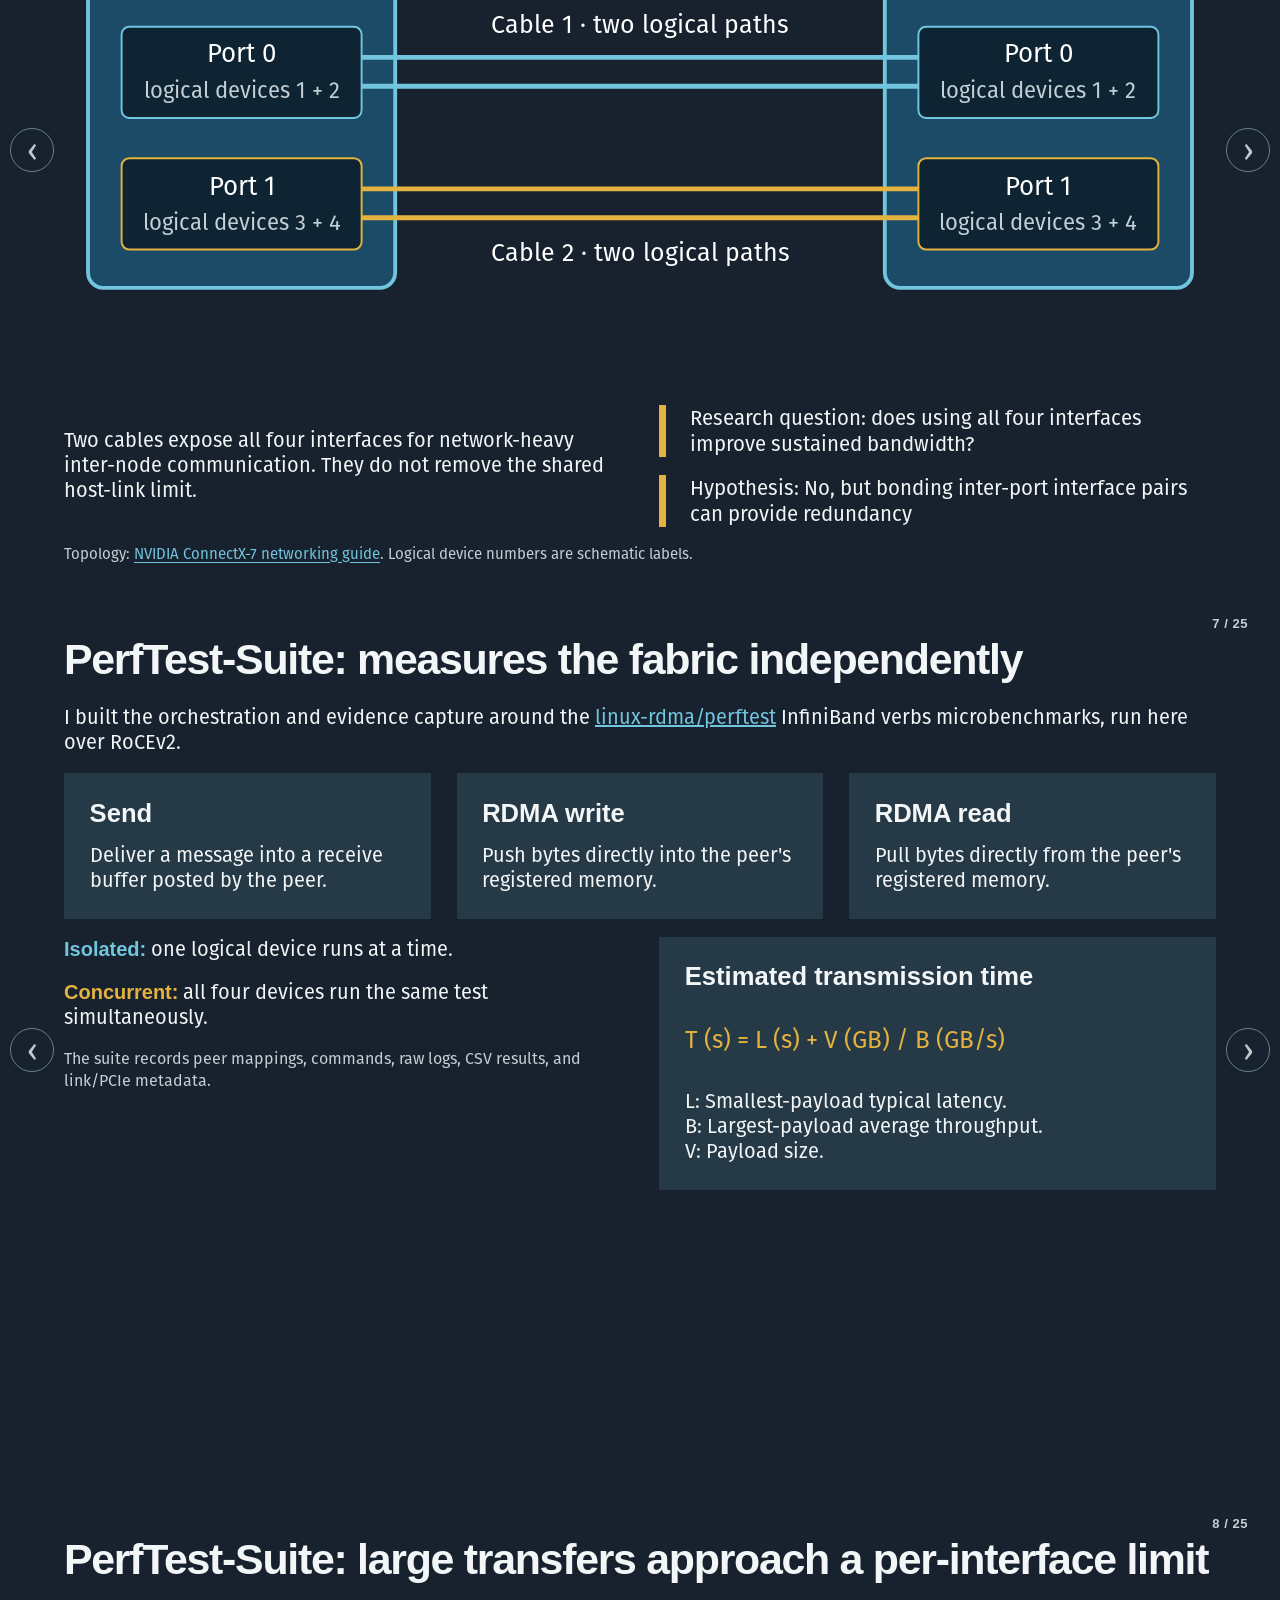
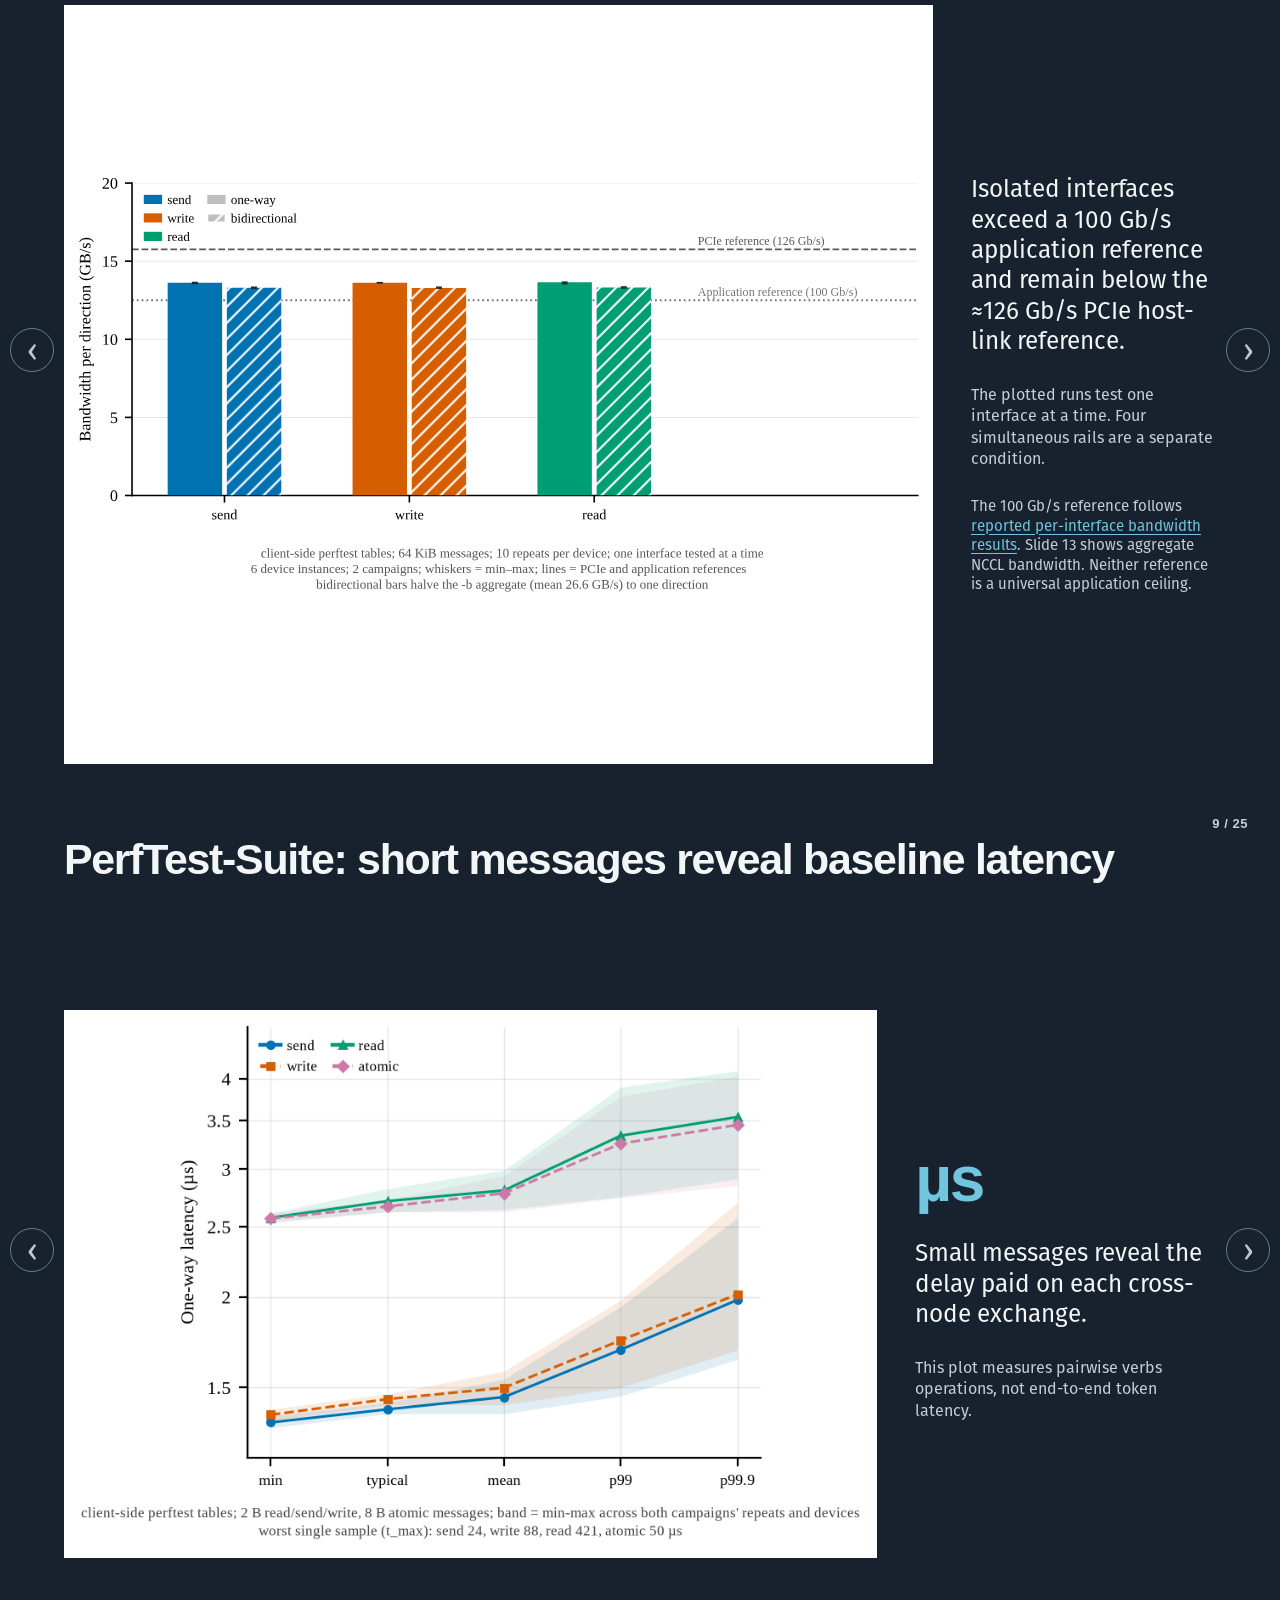
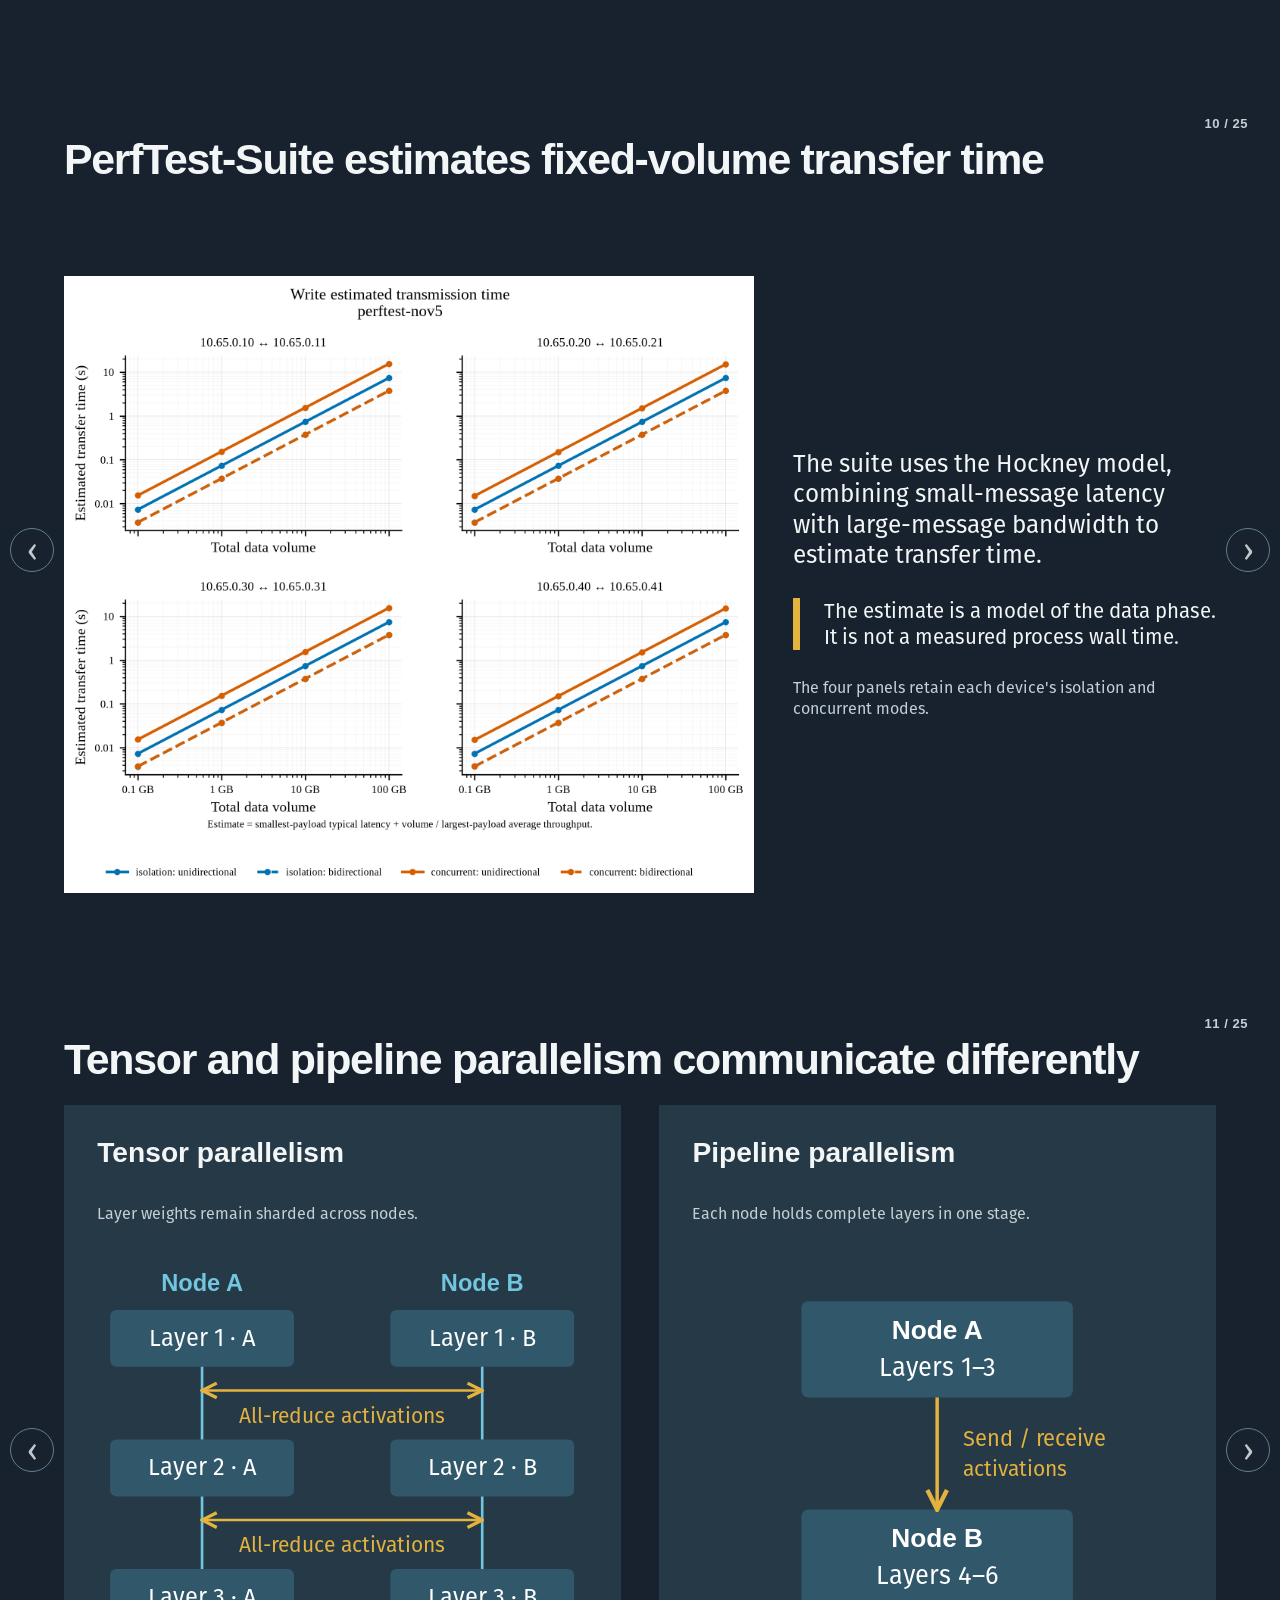
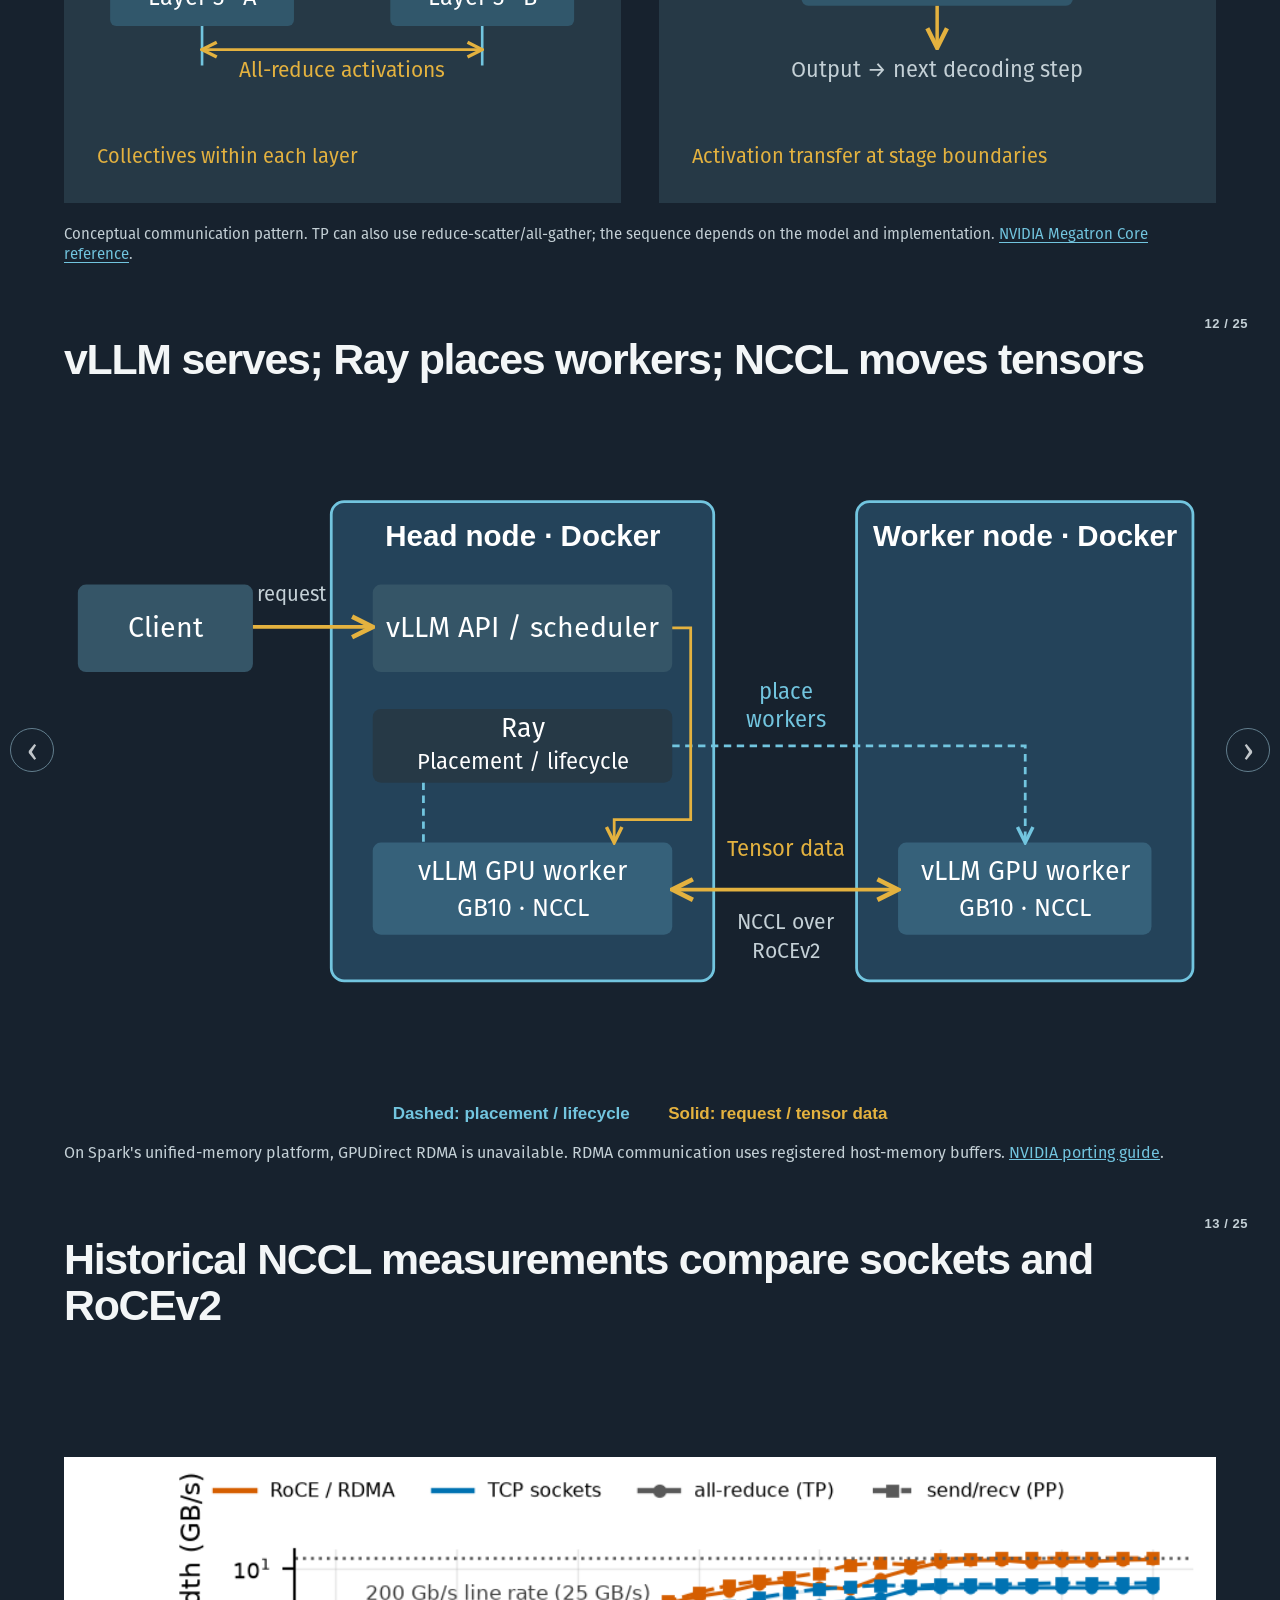
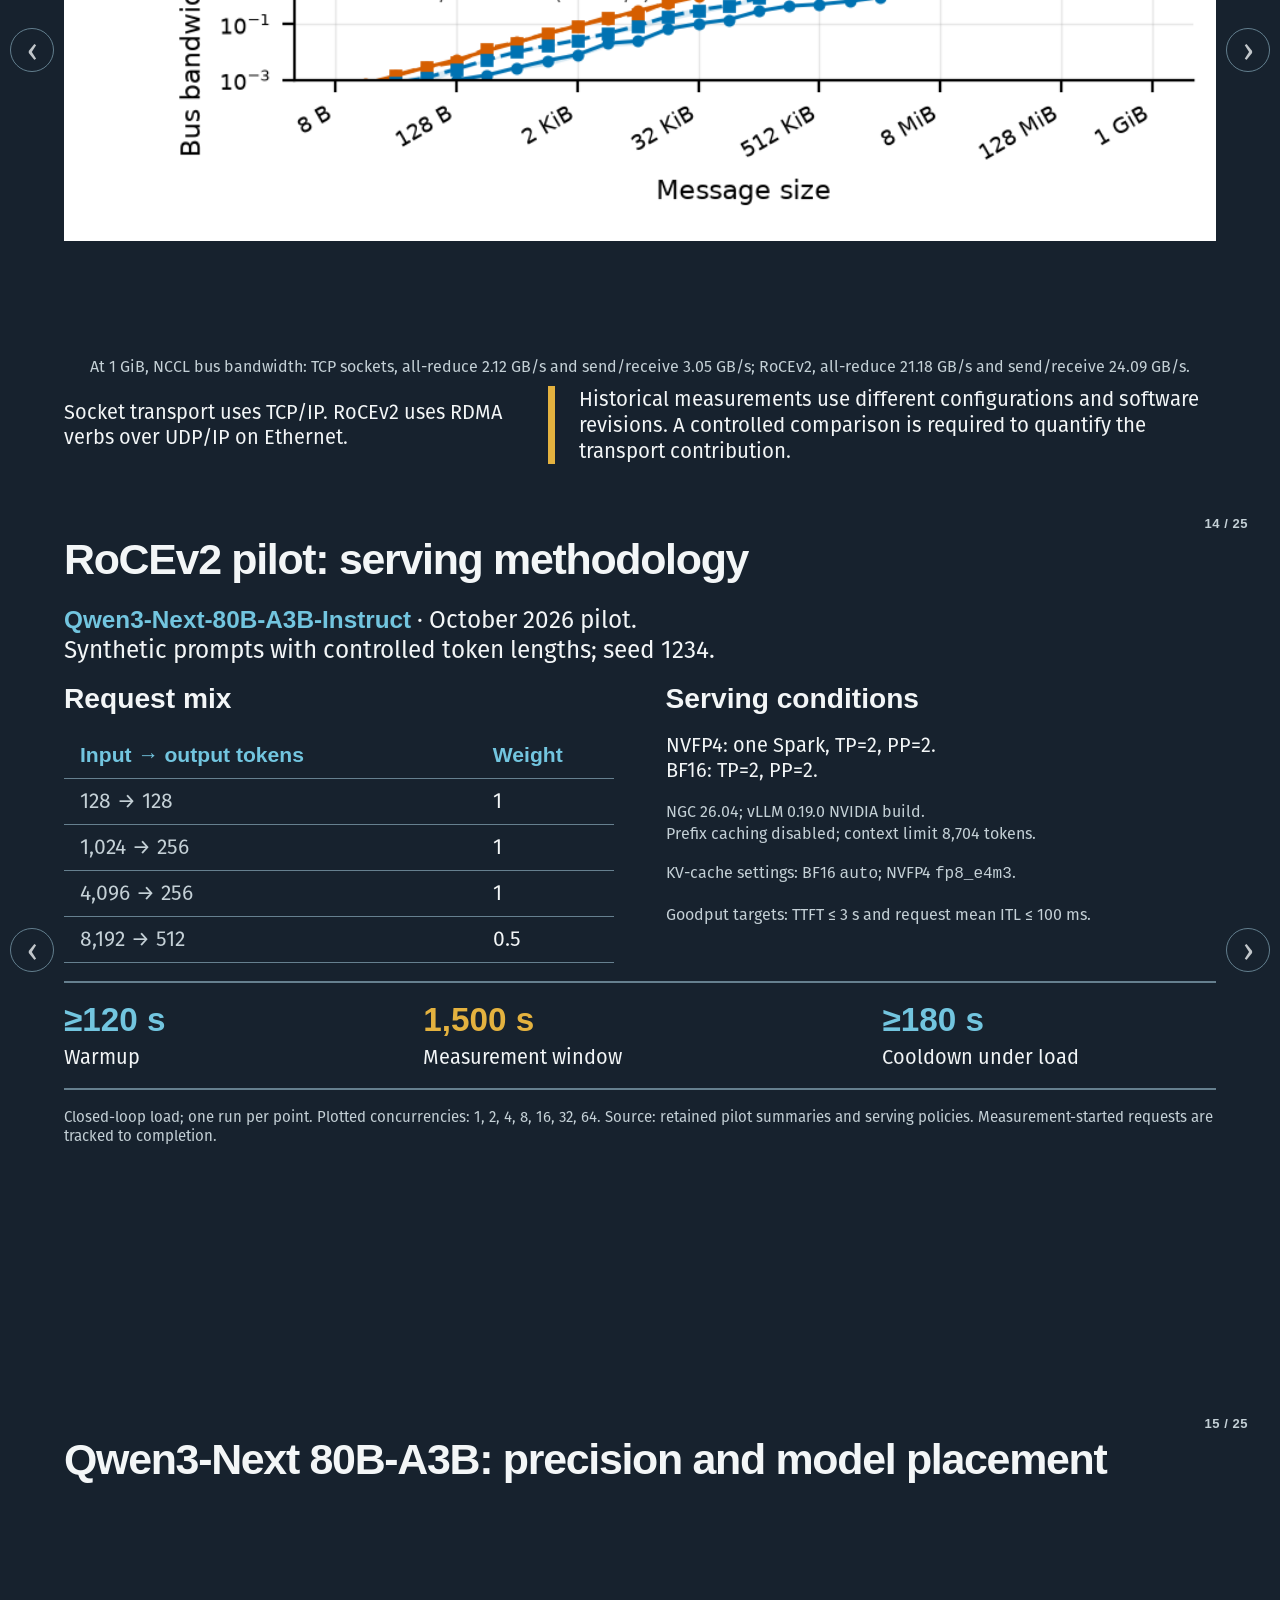
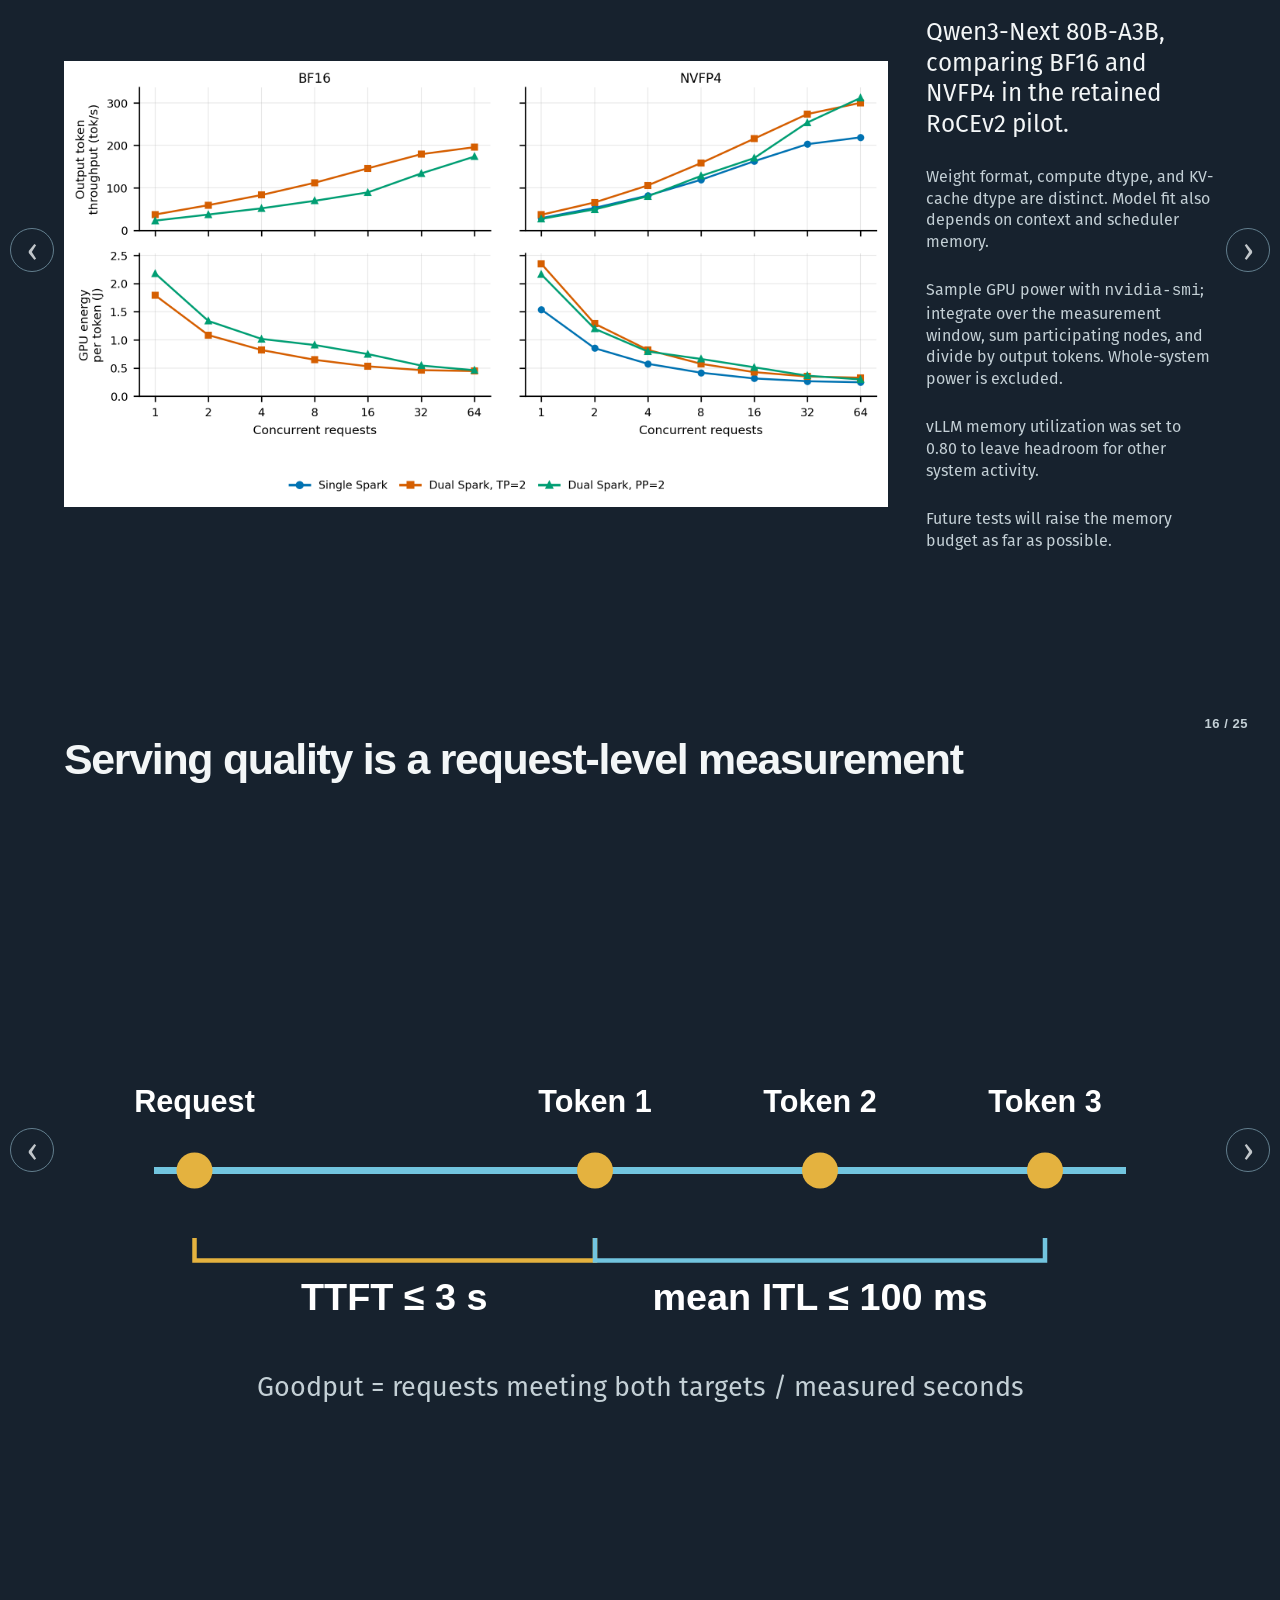
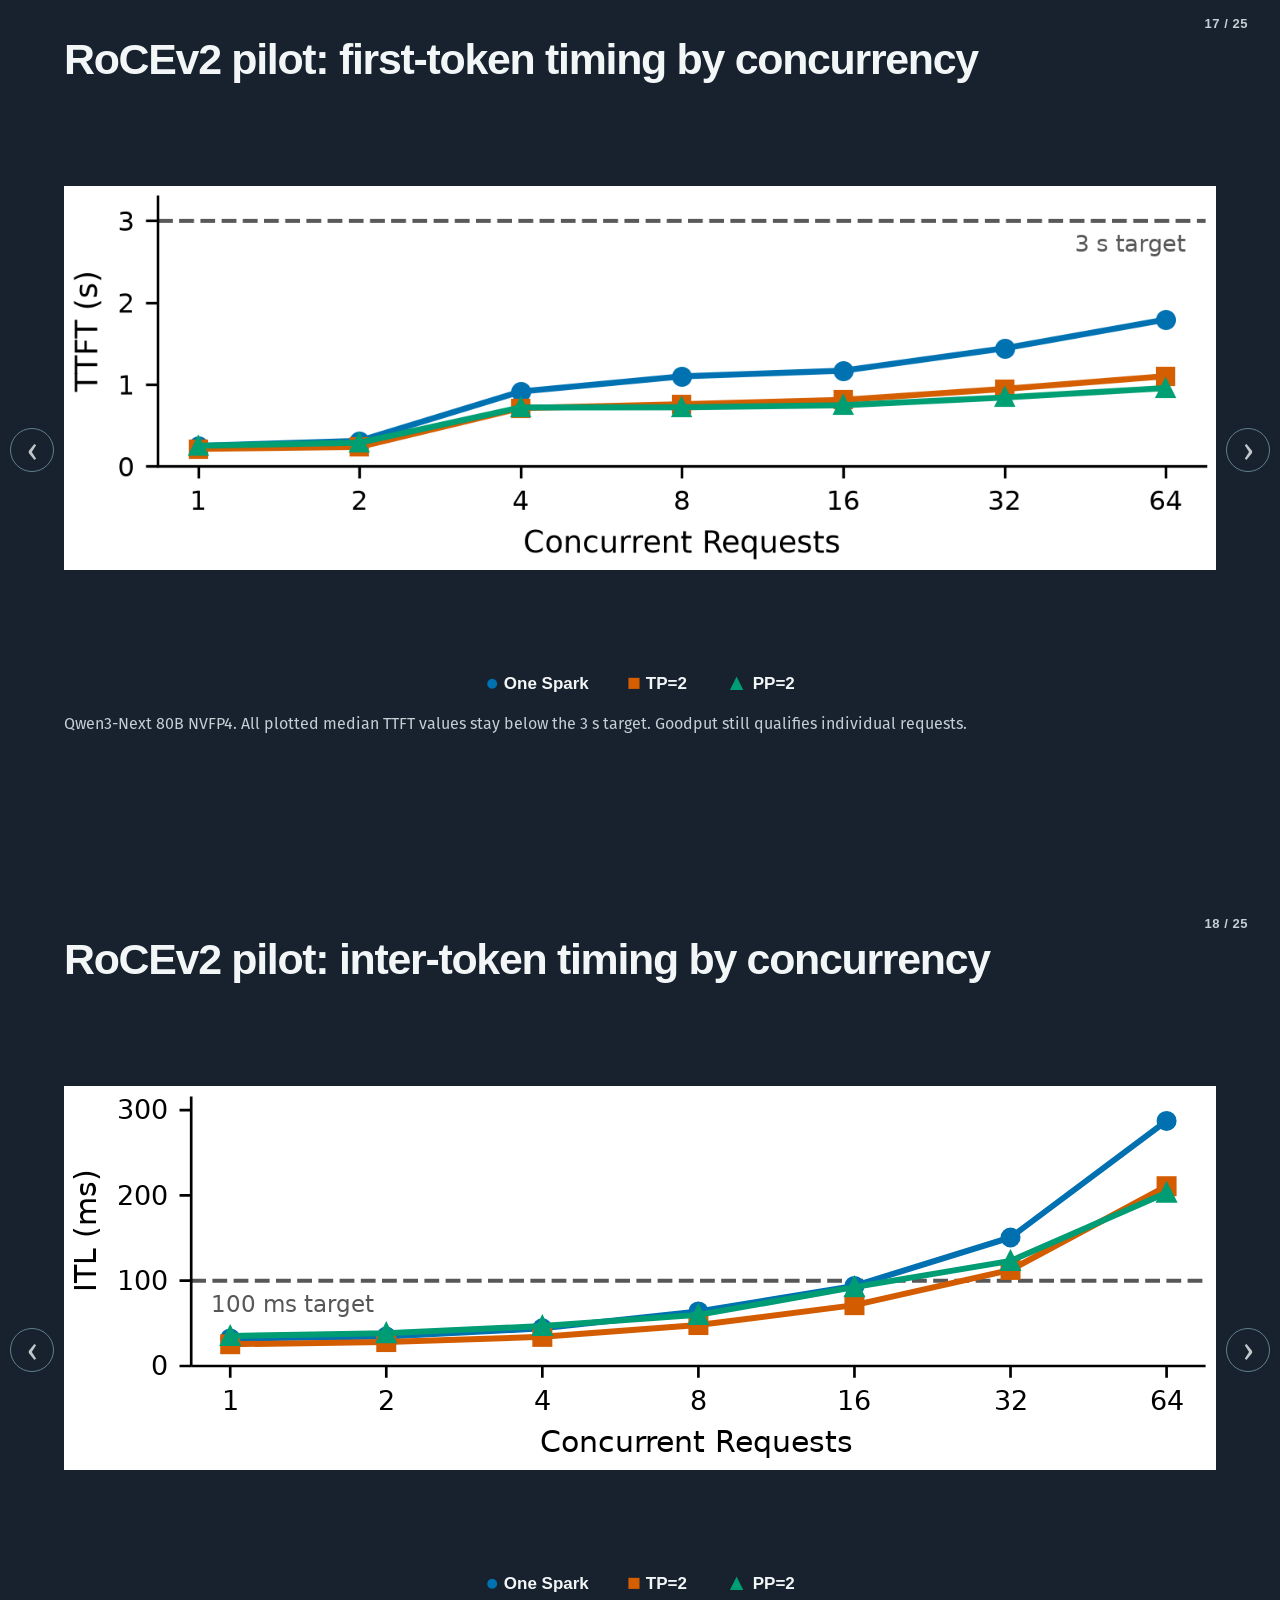
